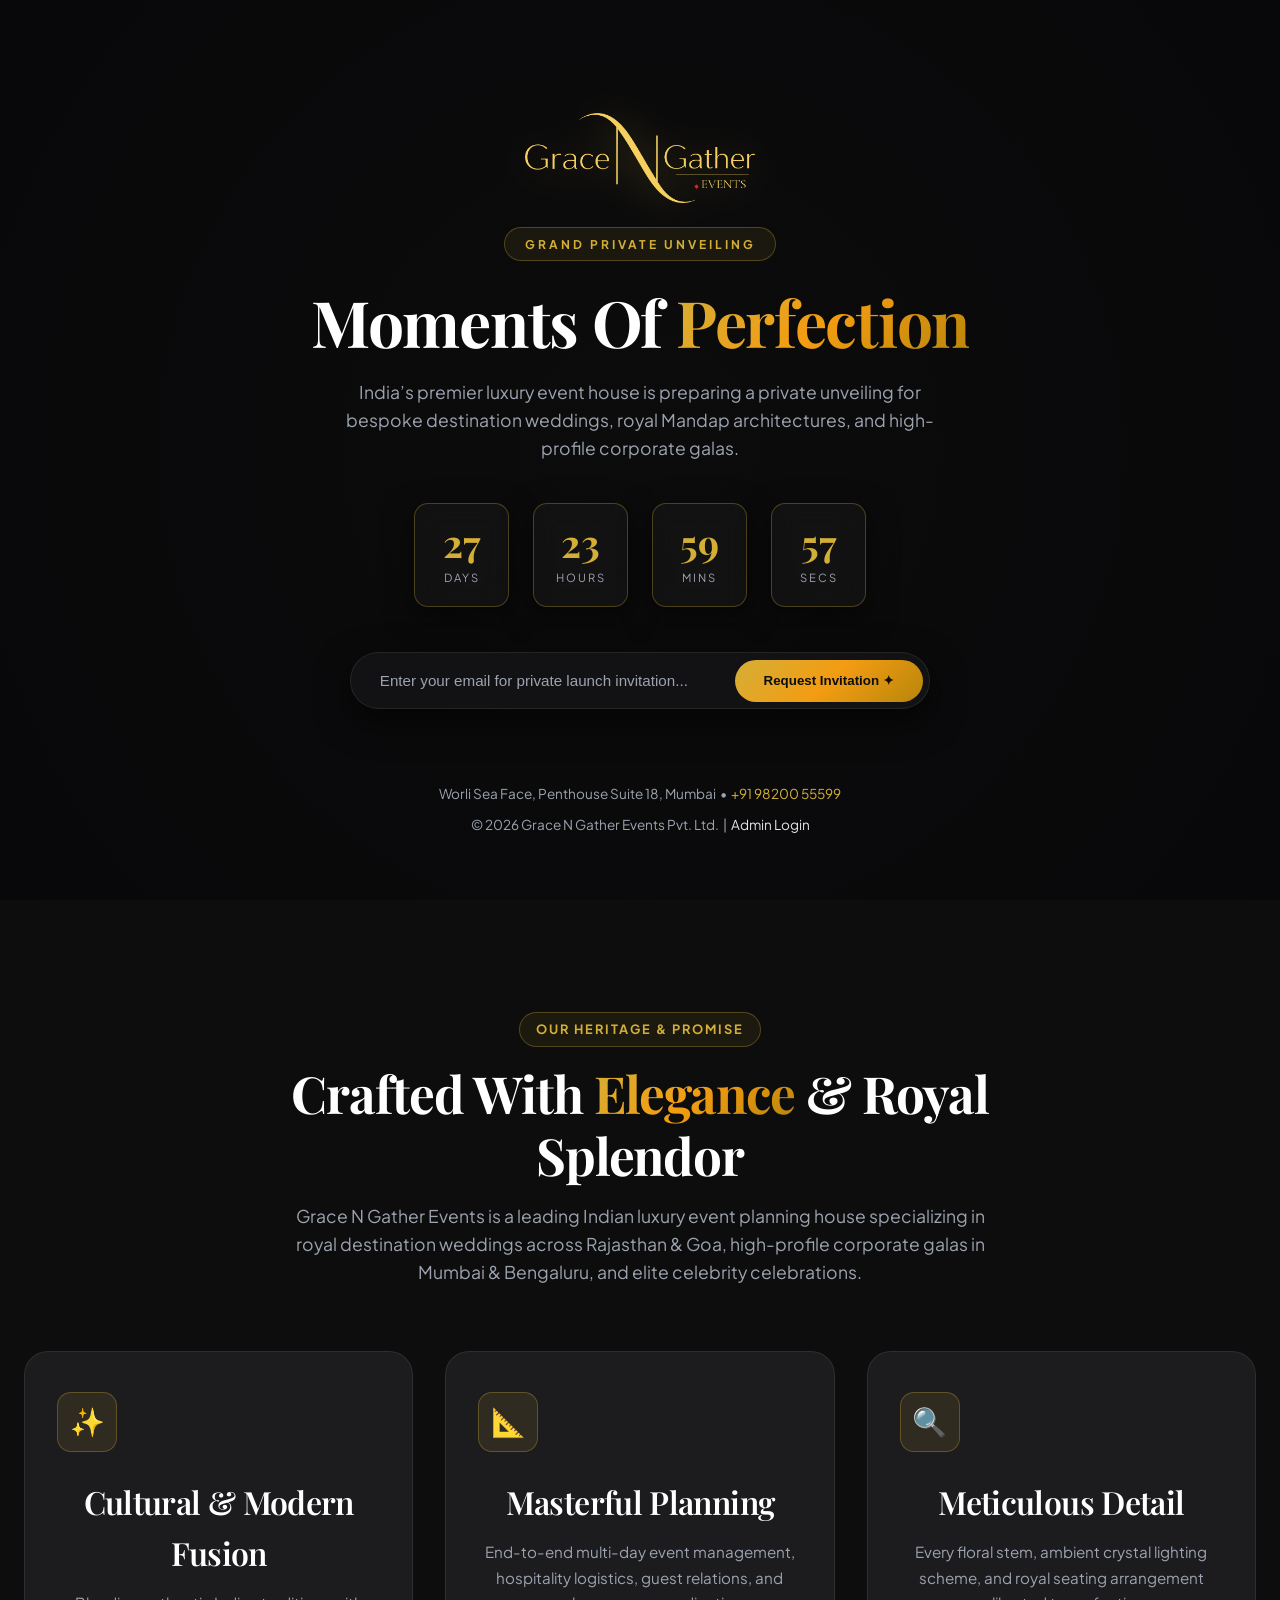
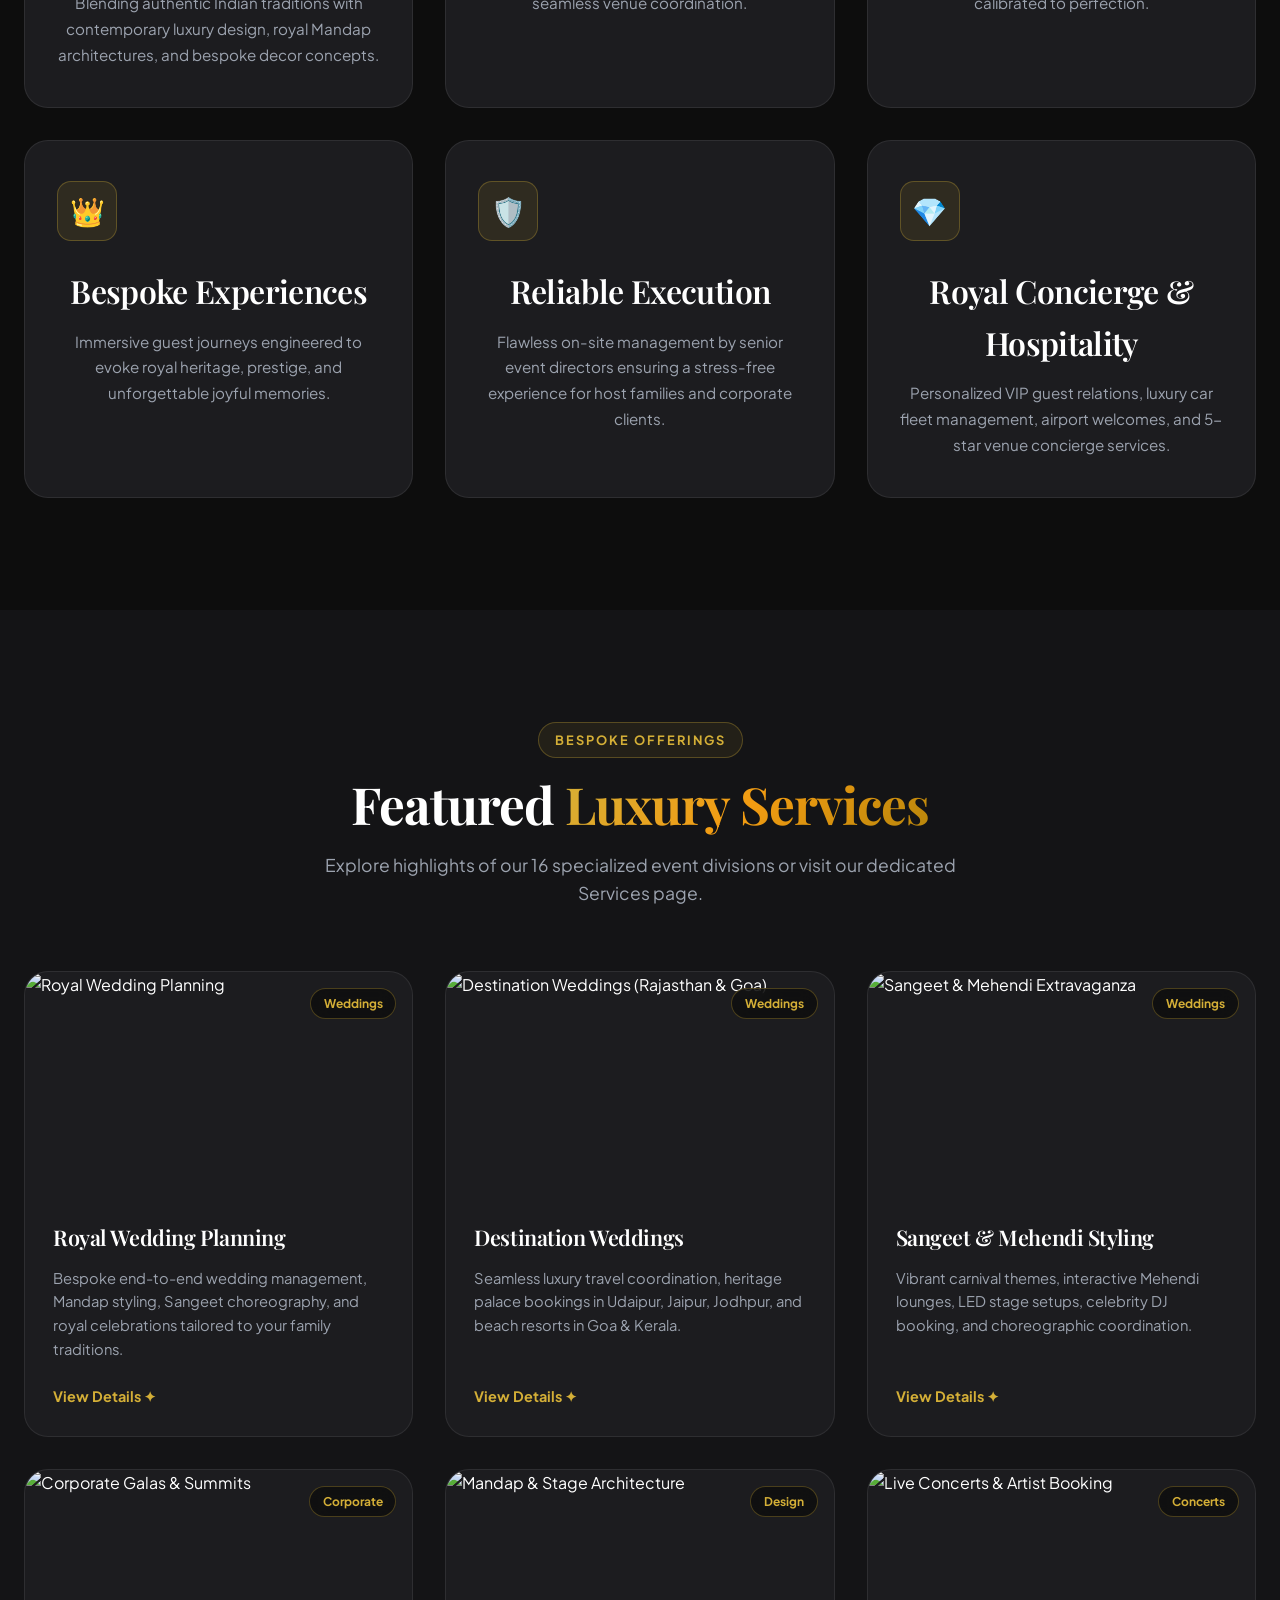
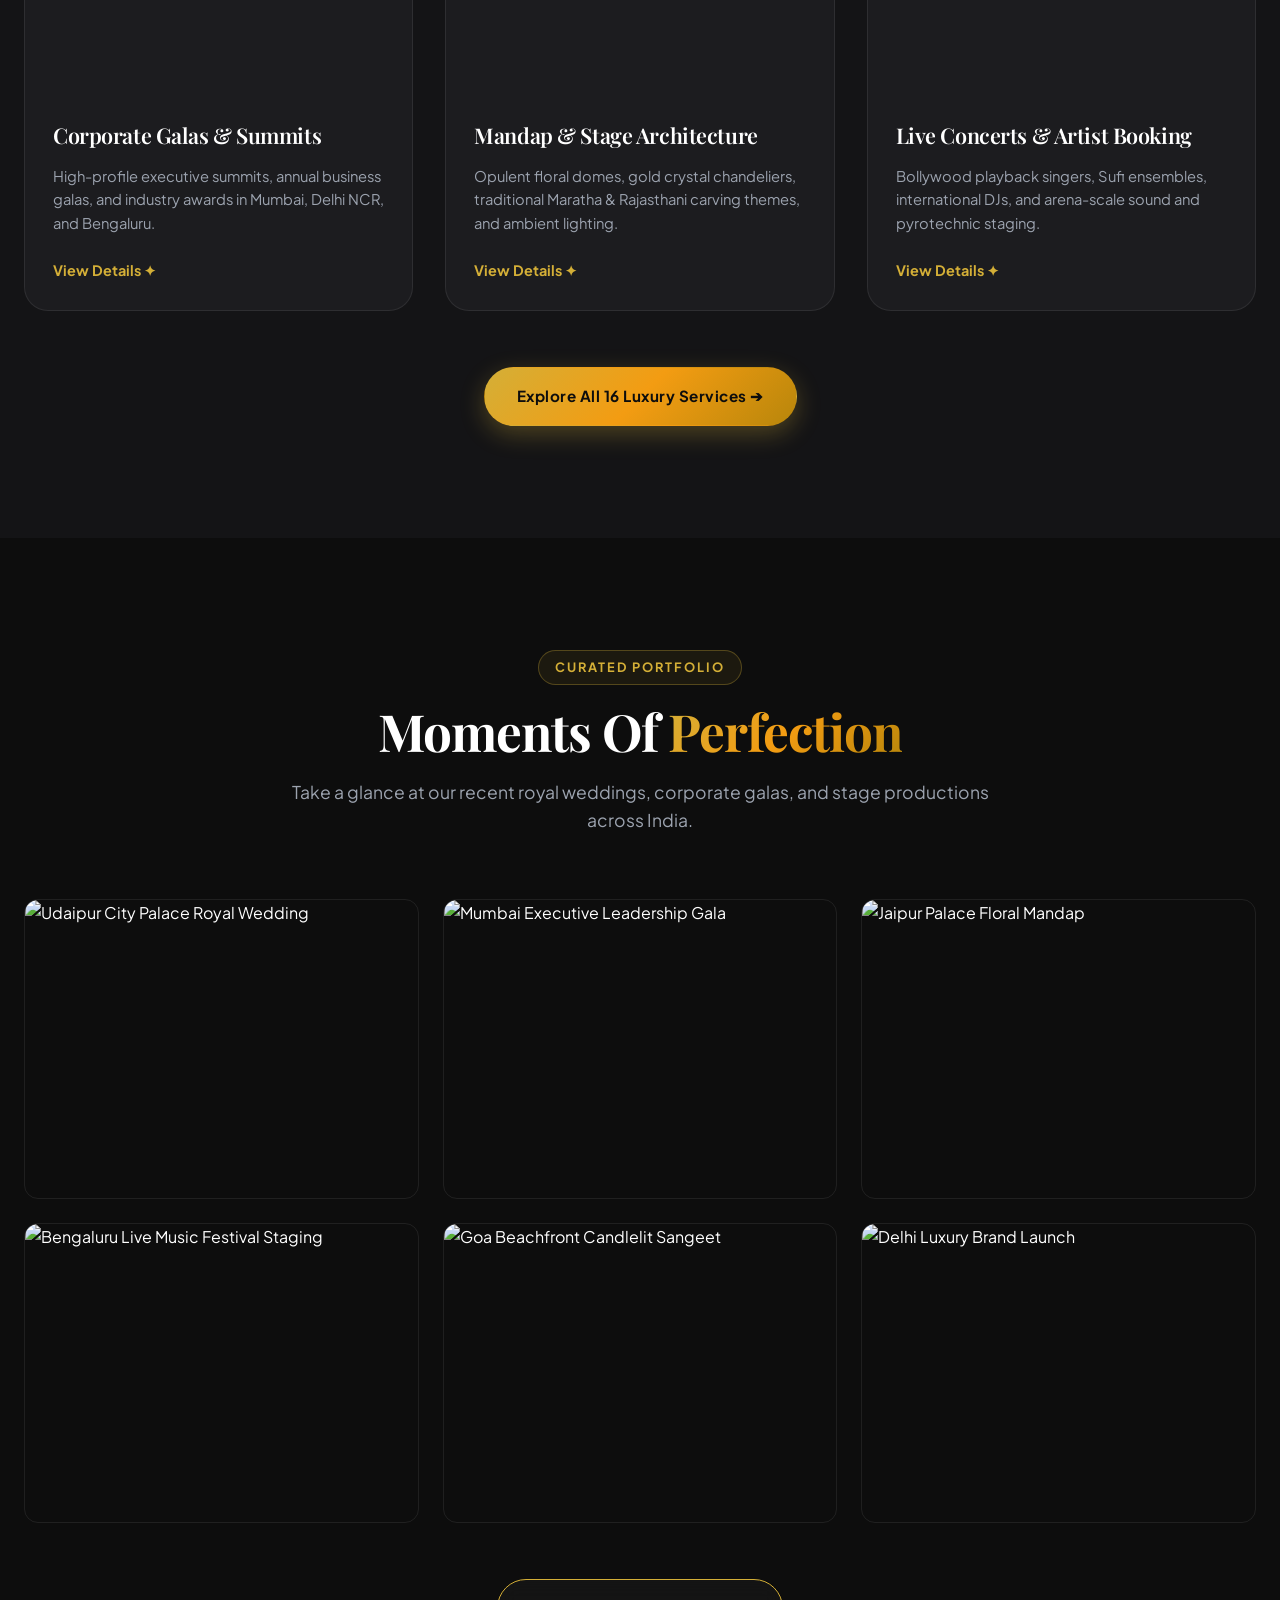
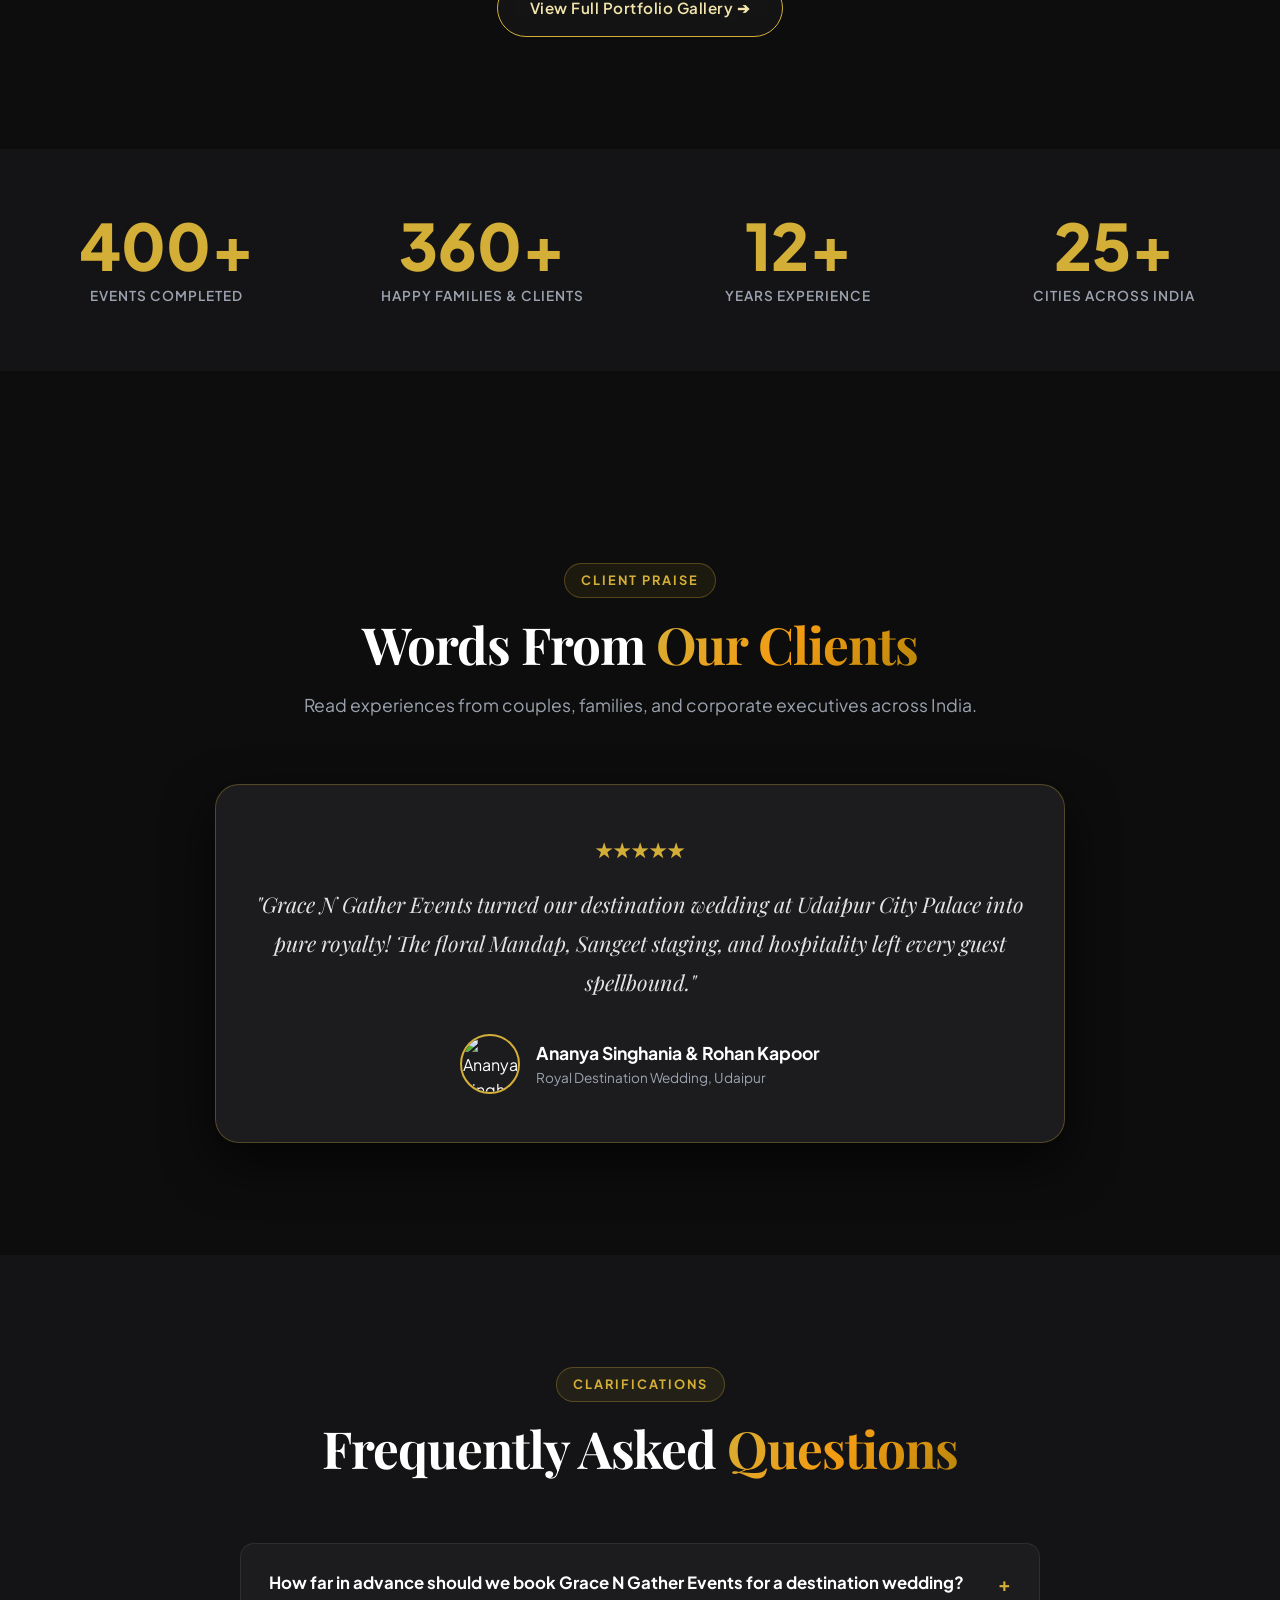
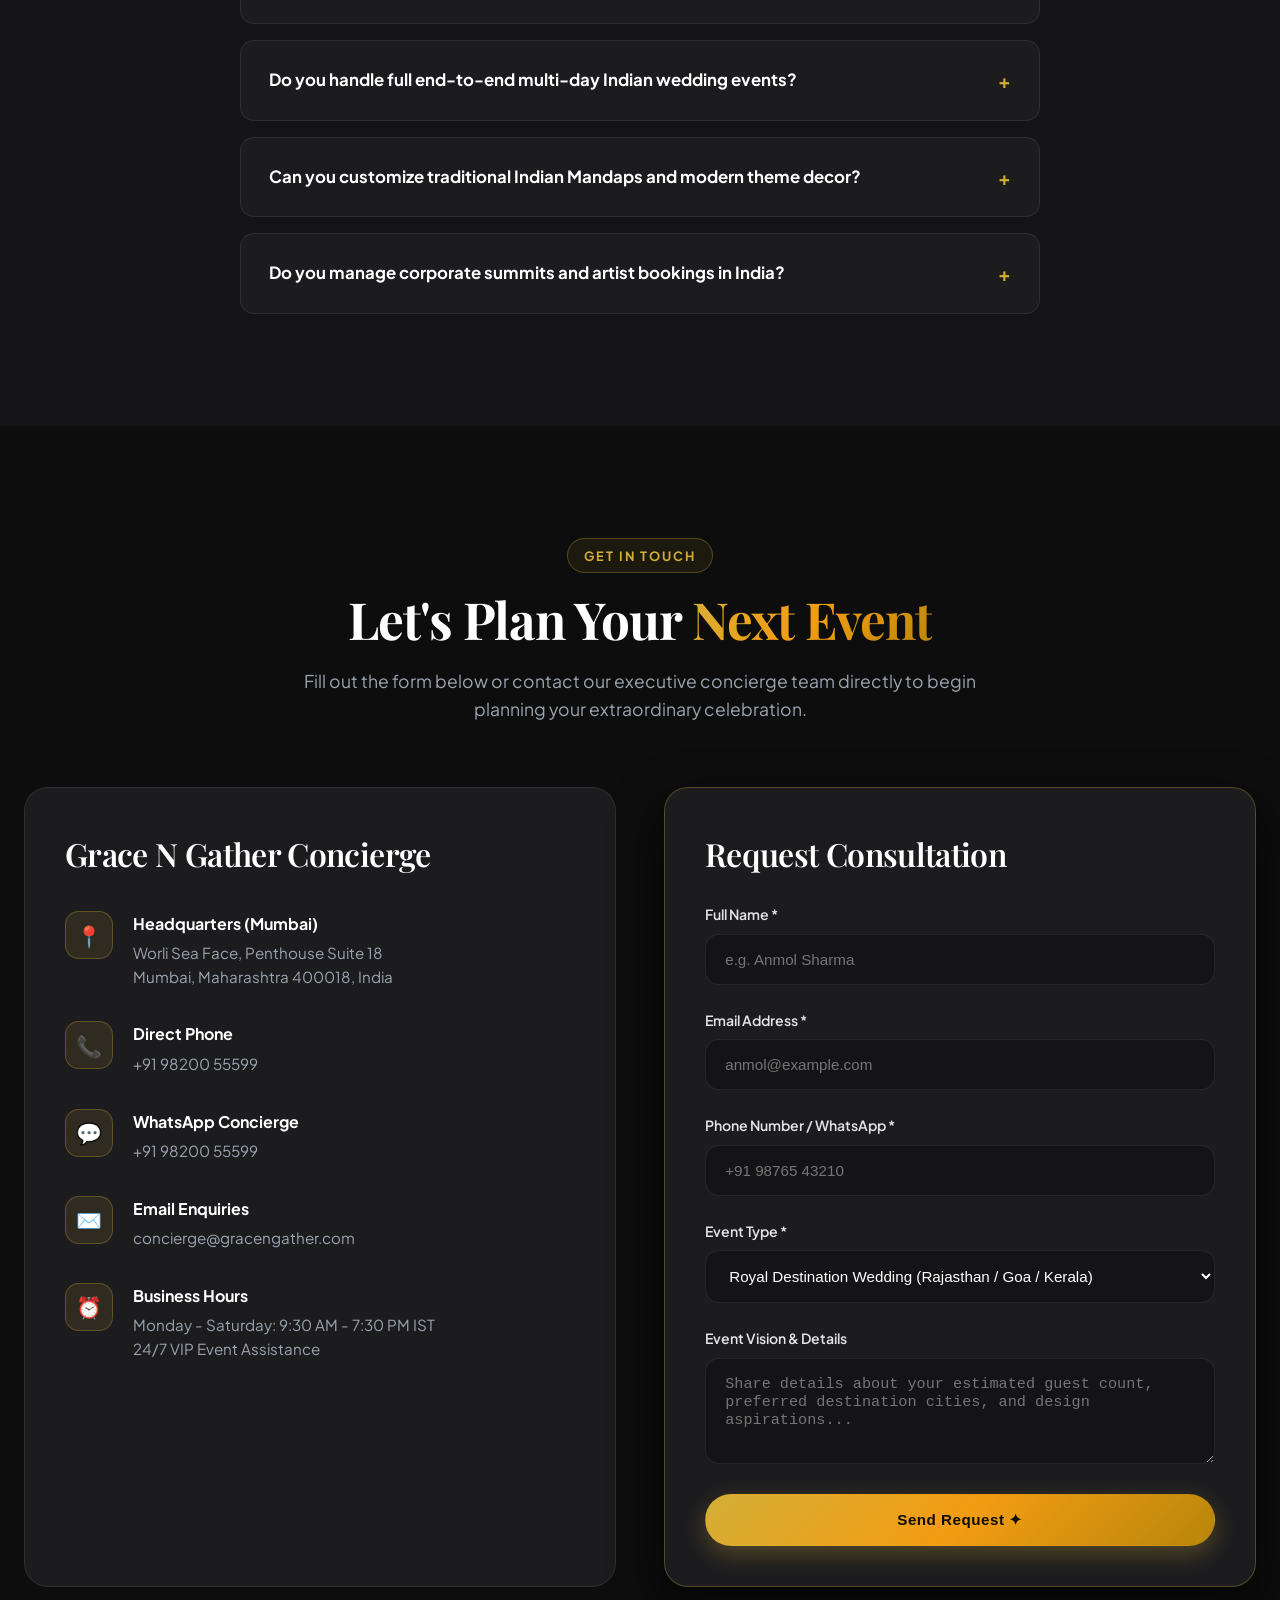
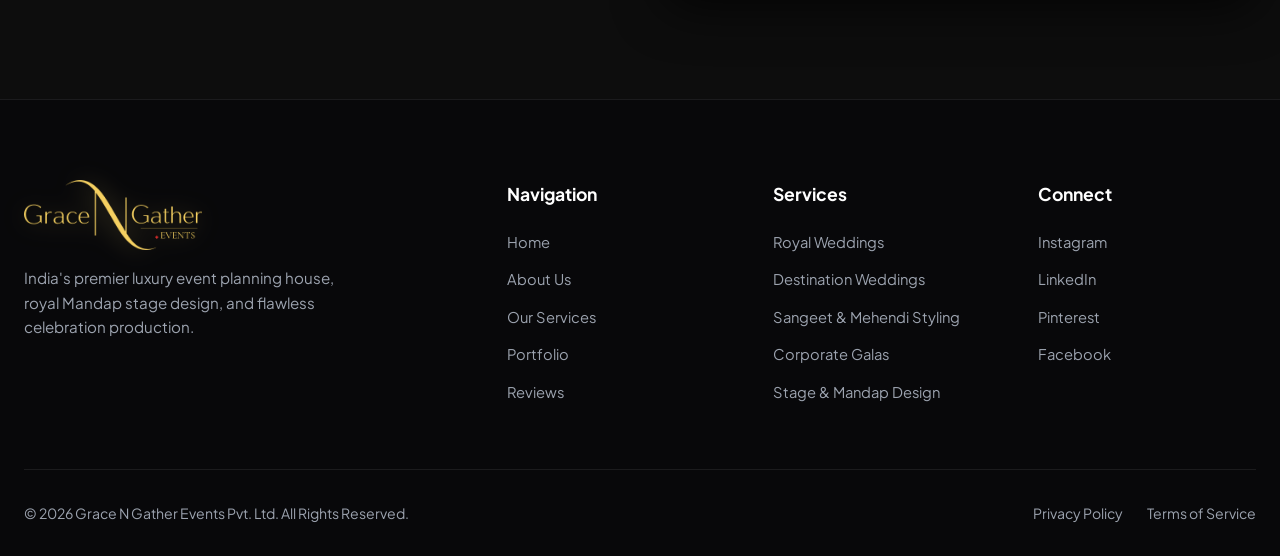
==== index.html @ 0b6343a6 "Fix 5th card layout alignment with 6-card symmetrical 3x2 grid" ====
<!DOCTYPE html>
<html lang="en">
<head>
    <meta charset="UTF-8">
    <meta name="viewport" content="width=device-width, initial-scale=1.0">
    <title>Grace N Gather Events | Luxury Indian Weddings & Event Production</title>
    <meta name="description" content="Grace N Gather Events is India's premier luxury event planning agency specializing in royal destination weddings, Sangeet galas, corporate summits, and grand stage production.">
    
    <!-- Google Fonts -->
    <link rel="preconnect" href="https://fonts.googleapis.com">
    <link rel="preconnect" href="https://fonts.gstatic.com" crossorigin>
    <link href="https://fonts.googleapis.com/css2?family=Playfair+Display:ital,wght@0,400..900;1,400..900&family=Plus+Jakarta+Sans:wght@300;400;500;600;700;800&display=swap" rel="stylesheet">
    
    <link rel="stylesheet" href="styles.css">
</head>
<body>

    <!-- Launching Soon Teaser Overlay (Public Visitors) -->
    <div class="coming-soon-overlay" id="coming-soon-overlay" style="display: none;">
        <div class="cs-bg-darkener"></div>
        <img src="https://images.unsplash.com/photo-1519167758481-83f550bb49b3?auto=format&fit=crop&w=1920&q=80" alt="Background Luxury Gala" class="coming-soon-bg">
        
        <div></div>

        <div class="coming-soon-container">
            <div class="cs-logo-wrapper">
                <img src="images/logo.png" alt="Grace N Gather Events Logo" class="cs-logo">
            </div>

            <div class="cs-tag">GRAND PRIVATE UNVEILING</div>

            <h1 class="cs-title">Moments Of <span class="gold-text">Perfection</span></h1>
            
            <p class="cs-desc">
                India’s premier luxury event house is preparing a private unveiling for bespoke destination weddings, royal Mandap architectures, and high-profile corporate galas.
            </p>

            <!-- Symmetrical Countdown Timer -->
            <div class="coming-soon-timer">
                <div class="timer-box">
                    <span class="timer-number" id="timer-days">28</span>
                    <span class="timer-label">DAYS</span>
                </div>
                <div class="timer-box">
                    <span class="timer-number" id="timer-hours">14</span>
                    <span class="timer-label">HOURS</span>
                </div>
                <div class="timer-box">
                    <span class="timer-number" id="timer-mins">36</span>
                    <span class="timer-label">MINS</span>
                </div>
                <div class="timer-box">
                    <span class="timer-number" id="timer-secs">42</span>
                    <span class="timer-label">SECS</span>
                </div>
            </div>

            <!-- Symmetrical Inline VIP Form -->
            <form class="cs-form" id="cs-form">
                <input type="email" id="cs-email" class="cs-input" placeholder="Enter your email for private launch invitation..." required>
                <button type="submit" class="cs-btn">Request Invitation ✦</button>
            </form>
        </div>

        <div class="cs-footer">
            <div>Worli Sea Face, Penthouse Suite 18, Mumbai &nbsp;•&nbsp; <a href="tel:+919820055599" style="color: var(--accent-gold); text-decoration: none;">+91 98200 55599</a></div>
            <div style="margin-top: 0.6rem;">
                &copy; 2026 Grace N Gather Events Pvt. Ltd. &nbsp;|&nbsp; 
                <a href="login.html" class="cs-admin-link">Admin Login</a>
            </div>
        </div>
    </div>

    <!-- Scroll Progress Indicator -->
    <div class="scroll-progress-bar" id="scroll-progress"></div>



    <!-- Sticky Navigation -->
    <header class="navbar" id="navbar">
        <div class="container nav-container">
            <a href="index.html" class="brand-logo" aria-label="Grace N Gather Events">
                <img src="images/logo.png" alt="Grace N Gather Events Logo" class="brand-logo-img">
            </a>

            <nav class="nav-menu">
                <ul class="nav-links" id="nav-links">
                    <li><a href="index.html" class="nav-link active">Home</a></li>
                    <li><a href="#about" class="nav-link">About</a></li>
                    <li><a href="services.html" class="nav-link">Services</a></li>
                    <li><a href="gallery.html" class="nav-link">Gallery</a></li>
                    <li><a href="#reviews" class="nav-link">Client Reviews</a></li>
                    <li><a href="#contact" class="nav-link">Contact</a></li>
                </ul>
            </nav>

            <div style="display: flex; align-items: center; gap: 1rem;">
                <a href="#contact" class="btn btn-primary nav-cta" id="btn-nav-book">Book Your Event</a>
                <button class="mobile-nav-toggle" id="mobile-toggle" aria-label="Toggle Menu">☰</button>
            </div>
        </div>
    </header>

    <!-- Hero Section -->
    <section id="home" class="hero-section text-center">
        <div class="hero-slider-bg">
            <div class="hero-slide active" style="background-image: url('https://images.unsplash.com/photo-1519741497674-611481863552?auto=format&fit=crop&w=2000&q=85');"></div>
            <div class="hero-slide" style="background-image: url('https://images.unsplash.com/photo-1519225421980-715cb0215aed?auto=format&fit=crop&w=2000&q=85');"></div>
            <div class="hero-slide" style="background-image: url('https://images.unsplash.com/photo-1464366400600-7168b8af9bc3?auto=format&fit=crop&w=2000&q=85');"></div>
        </div>
        <div class="hero-overlay"></div>

        <div class="container hero-content">
            <div class="section-tag">India's Premier Luxury Event Agency</div>
            <h1 class="hero-title">Creating <span class="gold-text">Unforgettable</span> Indian Celebrations</h1>
            <p class="hero-subtitle">We transform Royal Palace Weddings, Sangeet Extravaganzas, Corporate Galas, and Destination Celebrations into timeless memories with royal grandeur and flawless execution.</p>
            
            <div class="hero-cta-group">
                <a href="#contact" class="btn btn-primary">Book Consultation ✦</a>
                <a href="gallery.html" class="btn btn-outline">Explore Our Work</a>
            </div>
        </div>

        <a href="#about" class="scroll-indicator">
            <div class="scroll-mouse"><div class="scroll-wheel"></div></div>
            <span>Scroll</span>
        </a>
    </section>

    <!-- About Section -->
    <section id="about" class="section-padding">
        <div class="container text-center">
            <div class="section-header">
                <span class="section-tag">Our Heritage & Promise</span>
                <h2>Crafted With <span class="gold-text">Elegance</span> & Royal Splendor</h2>
                <p>Grace N Gather Events is a leading Indian luxury event planning house specializing in royal destination weddings across Rajasthan & Goa, high-profile corporate galas in Mumbai & Bengaluru, and elite celebrity celebrations.</p>
            </div>

            <div class="about-grid">
                <div class="about-card">
                    <div class="about-icon">✨</div>
                    <h3>Cultural & Modern Fusion</h3>
                    <p>Blending authentic Indian traditions with contemporary luxury design, royal Mandap architectures, and bespoke decor concepts.</p>
                </div>
                <div class="about-card">
                    <div class="about-icon">📐</div>
                    <h3>Masterful Planning</h3>
                    <p>End-to-end multi-day event management, hospitality logistics, guest relations, and seamless venue coordination.</p>
                </div>
                <div class="about-card">
                    <div class="about-icon">🔍</div>
                    <h3>Meticulous Detail</h3>
                    <p>Every floral stem, ambient crystal lighting scheme, and royal seating arrangement calibrated to perfection.</p>
                </div>
                <div class="about-card">
                    <div class="about-icon">👑</div>
                    <h3>Bespoke Experiences</h3>
                    <p>Immersive guest journeys engineered to evoke royal heritage, prestige, and unforgettable joyful memories.</p>
                </div>
                <div class="about-card">
                    <div class="about-icon">🛡️</div>
                    <h3>Reliable Execution</h3>
                    <p>Flawless on-site management by senior event directors ensuring a stress-free experience for host families and corporate clients.</p>
                </div>
                <div class="about-card">
                    <div class="about-icon">💎</div>
                    <h3>Royal Concierge & Hospitality</h3>
                    <p>Personalized VIP guest relations, luxury car fleet management, airport welcomes, and 5-star venue concierge services.</p>
                </div>
            </div>
        </div>
    </section>

    <!-- Featured Services Section -->
    <section id="services" class="section-padding" style="background: var(--bg-surface);">
        <div class="container">
            <div class="section-header text-center">
                <span class="section-tag">Bespoke Offerings</span>
                <h2>Featured <span class="gold-text">Luxury Services</span></h2>
                <p>Explore highlights of our 16 specialized event divisions or visit our dedicated Services page.</p>
            </div>

            <div class="services-grid" id="home-services-container">
                <div class="service-card">
                    <div class="service-img-wrapper">
                        <img src="https://images.unsplash.com/photo-1519741497674-611481863552?auto=format&fit=crop&w=800&q=80" alt="Royal Wedding Planning" class="service-img">
                        <span class="service-badge">Weddings</span>
                    </div>
                    <div class="service-content">
                        <h3 class="service-title">Royal Wedding Planning</h3>
                        <p class="service-desc">Bespoke end-to-end wedding management, Mandap styling, Sangeet choreography, and royal celebrations tailored to your family traditions.</p>
                        <a href="services.html" class="service-link">View Details ✦</a>
                    </div>
                </div>

                <div class="service-card">
                    <div class="service-img-wrapper">
                        <img src="https://images.unsplash.com/photo-1519225421980-715cb0215aed?auto=format&fit=crop&w=800&q=80" alt="Destination Weddings (Rajasthan & Goa)" class="service-img">
                        <span class="service-badge">Weddings</span>
                    </div>
                    <div class="service-content">
                        <h3 class="service-title">Destination Weddings</h3>
                        <p class="service-desc">Seamless luxury travel coordination, heritage palace bookings in Udaipur, Jaipur, Jodhpur, and beach resorts in Goa & Kerala.</p>
                        <a href="services.html" class="service-link">View Details ✦</a>
                    </div>
                </div>

                <div class="service-card">
                    <div class="service-img-wrapper">
                        <img src="https://images.unsplash.com/photo-1522673607200-164d1b6ce486?auto=format&fit=crop&w=800&q=80" alt="Sangeet & Mehendi Extravaganza" class="service-img">
                        <span class="service-badge">Weddings</span>
                    </div>
                    <div class="service-content">
                        <h3 class="service-title">Sangeet & Mehendi Styling</h3>
                        <p class="service-desc">Vibrant carnival themes, interactive Mehendi lounges, LED stage setups, celebrity DJ booking, and choreographic coordination.</p>
                        <a href="services.html" class="service-link">View Details ✦</a>
                    </div>
                </div>

                <div class="service-card">
                    <div class="service-img-wrapper">
                        <img src="https://images.unsplash.com/photo-1511578314322-379afb476865?auto=format&fit=crop&w=800&q=80" alt="Corporate Galas & Summits" class="service-img">
                        <span class="service-badge">Corporate</span>
                    </div>
                    <div class="service-content">
                        <h3 class="service-title">Corporate Galas & Summits</h3>
                        <p class="service-desc">High-profile executive summits, annual business galas, and industry awards in Mumbai, Delhi NCR, and Bengaluru.</p>
                        <a href="services.html" class="service-link">View Details ✦</a>
                    </div>
                </div>

                <div class="service-card">
                    <div class="service-img-wrapper">
                        <img src="https://images.unsplash.com/photo-1464366400600-7168b8af9bc3?auto=format&fit=crop&w=800&q=80" alt="Mandap & Stage Architecture" class="service-img">
                        <span class="service-badge">Design</span>
                    </div>
                    <div class="service-content">
                        <h3 class="service-title">Mandap & Stage Architecture</h3>
                        <p class="service-desc">Opulent floral domes, gold crystal chandeliers, traditional Maratha & Rajasthani carving themes, and ambient lighting.</p>
                        <a href="services.html" class="service-link">View Details ✦</a>
                    </div>
                </div>

                <div class="service-card">
                    <div class="service-img-wrapper">
                        <img src="https://images.unsplash.com/photo-1470225620780-dba8ba36b745?auto=format&fit=crop&w=800&q=80" alt="Live Concerts & Artist Booking" class="service-img">
                        <span class="service-badge">Concerts</span>
                    </div>
                    <div class="service-content">
                        <h3 class="service-title">Live Concerts & Artist Booking</h3>
                        <p class="service-desc">Bollywood playback singers, Sufi ensembles, international DJs, and arena-scale sound and pyrotechnic staging.</p>
                        <a href="services.html" class="service-link">View Details ✦</a>
                    </div>
                </div>
            </div>

            <div class="text-center" style="margin-top: 3.5rem;">
                <a href="services.html" class="btn btn-primary">Explore All 16 Luxury Services ➔</a>
            </div>
        </div>
    </section>

    <!-- Featured Gallery Section -->
    <section id="gallery" class="section-padding">
        <div class="container">
            <div class="section-header text-center">
                <span class="section-tag">Curated Portfolio</span>
                <h2>Moments Of <span class="gold-text">Perfection</span></h2>
                <p>Take a glance at our recent royal weddings, corporate galas, and stage productions across India.</p>
            </div>

            <div class="gallery-grid" id="home-gallery-container">
                <div class="gallery-item" onclick="openLightbox('https://images.unsplash.com/photo-1519741497674-611481863552?auto=format&fit=crop&w=1200&q=85')">
                    <img src="https://images.unsplash.com/photo-1519741497674-611481863552?auto=format&fit=crop&w=800&q=80" alt="Udaipur City Palace Royal Wedding" class="gallery-img">
                    <div class="gallery-overlay">
                        <span class="gallery-category">Weddings</span>
                        <h4 class="gallery-title">Udaipur City Palace Royal Wedding</h4>
                    </div>
                </div>

                <div class="gallery-item" onclick="openLightbox('https://images.unsplash.com/photo-1511578314322-379afb476865?auto=format&fit=crop&w=1200&q=85')">
                    <img src="https://images.unsplash.com/photo-1511578314322-379afb476865?auto=format&fit=crop&w=800&q=80" alt="Mumbai Executive Leadership Gala" class="gallery-img">
                    <div class="gallery-overlay">
                        <span class="gallery-category">Corporate</span>
                        <h4 class="gallery-title">Mumbai Executive Leadership Gala</h4>
                    </div>
                </div>

                <div class="gallery-item" onclick="openLightbox('https://images.unsplash.com/photo-1464366400600-7168b8af9bc3?auto=format&fit=crop&w=1200&q=85')">
                    <img src="https://images.unsplash.com/photo-1464366400600-7168b8af9bc3?auto=format&fit=crop&w=800&q=80" alt="Jaipur Palace Floral Mandap" class="gallery-img">
                    <div class="gallery-overlay">
                        <span class="gallery-category">Luxury Decor</span>
                        <h4 class="gallery-title">Jaipur Palace Floral Mandap</h4>
                    </div>
                </div>

                <div class="gallery-item" onclick="openLightbox('https://images.unsplash.com/photo-1470225620780-dba8ba36b745?auto=format&fit=crop&w=1200&q=85')">
                    <img src="https://images.unsplash.com/photo-1470225620780-dba8ba36b745?auto=format&fit=crop&w=800&q=80" alt="Bengaluru Live Music Festival Staging" class="gallery-img">
                    <div class="gallery-overlay">
                        <span class="gallery-category">Concerts & Shows</span>
                        <h4 class="gallery-title">Bengaluru Live Music Festival Staging</h4>
                    </div>
                </div>

                <div class="gallery-item" onclick="openLightbox('https://images.unsplash.com/photo-1519225421980-715cb0215aed?auto=format&fit=crop&w=1200&q=85')">
                    <img src="https://images.unsplash.com/photo-1519225421980-715cb0215aed?auto=format&fit=crop&w=800&q=80" alt="Goa Beachfront Candlelit Sangeet" class="gallery-img">
                    <div class="gallery-overlay">
                        <span class="gallery-category">Weddings</span>
                        <h4 class="gallery-title">Goa Beachfront Candlelit Sangeet</h4>
                    </div>
                </div>

                <div class="gallery-item" onclick="openLightbox('https://images.unsplash.com/photo-1505373877841-8d25f7d46678?auto=format&fit=crop&w=1200&q=85')">
                    <img src="https://images.unsplash.com/photo-1505373877841-8d25f7d46678?auto=format&fit=crop&w=800&q=80" alt="Delhi Luxury Brand Launch" class="gallery-img">
                    <div class="gallery-overlay">
                        <span class="gallery-category">Corporate</span>
                        <h4 class="gallery-title">Delhi Luxury Brand Launch</h4>
                    </div>
                </div>
            </div>

            <div class="text-center" style="margin-top: 3.5rem;">
                <a href="gallery.html" class="btn btn-outline" style="border-color: var(--accent-gold); color: var(--accent-gold-light);">View Full Portfolio Gallery ➔</a>
            </div>
        </div>
    </section>

    <!-- Statistics Counters Banner -->
    <section class="stats-banner">
        <div class="container">
            <div class="stats-grid">
                <div class="stat-item">
                    <div class="stat-number" data-target="500">0</div>
                    <div class="stat-title">Events Completed</div>
                </div>
                <div class="stat-item">
                    <div class="stat-number" data-target="450">0</div>
                    <div class="stat-title">Happy Families & Clients</div>
                </div>
                <div class="stat-item">
                    <div class="stat-number" data-target="12">0</div>
                    <div class="stat-title">Years Experience</div>
                </div>
                <div class="stat-item">
                    <div class="stat-number" data-target="25">0</div>
                    <div class="stat-title">Cities Across India</div>
                </div>
            </div>
        </div>
    </section>

    <!-- Client Reviews Section -->
    <section id="reviews" class="section-padding">
        <div class="container">
            <div class="section-header text-center">
                <span class="section-tag">Client Praise</span>
                <h2>Words From <span class="gold-text">Our Clients</span></h2>
                <p>Read experiences from couples, families, and corporate executives across India.</p>
            </div>

            <div class="testimonials-carousel" id="testimonials-container">
                <!-- Testimonial card active -->
            </div>
        </div>
    </section>

    <!-- FAQ Section -->
    <section class="section-padding" style="background: var(--bg-surface);">
        <div class="container">
            <div class="section-header text-center">
                <span class="section-tag">Clarifications</span>
                <h2>Frequently Asked <span class="gold-text">Questions</span></h2>
            </div>

            <div class="faq-grid">
                <div class="faq-item">
                    <div class="faq-question">
                        <span>How far in advance should we book Grace N Gather Events for a destination wedding?</span>
                        <span class="faq-icon">+</span>
                    </div>
                    <div class="faq-answer">
                        We recommend booking royal palace weddings in Rajasthan (Udaipur, Jaipur, Jodhpur) or Goa 6 to 12 months in advance to secure prime venues and artist availability.
                    </div>
                </div>
                <div class="faq-item">
                    <div class="faq-question">
                        <span>Do you handle full end-to-end multi-day Indian wedding events?</span>
                        <span class="faq-icon">+</span>
                    </div>
                    <div class="faq-answer">
                        Yes! We specialize in managing all wedding functions including Haldi, Mehendi, Cocktail, Sangeet night, Baraat procession, Pheras, and Grand Reception.
                    </div>
                </div>
                <div class="faq-item">
                    <div class="faq-question">
                        <span>Can you customize traditional Indian Mandaps and modern theme decor?</span>
                        <span class="faq-icon">+</span>
                    </div>
                    <div class="faq-answer">
                        Absolutely. Every design, floral Mandap dome, stage layout, and lighting scheme is 100% custom-crafted to match your family aesthetics and cultural preferences.
                    </div>
                </div>
                <div class="faq-item">
                    <div class="faq-question">
                        <span>Do you manage corporate summits and artist bookings in India?</span>
                        <span class="faq-icon">+</span>
                    </div>
                    <div class="faq-answer">
                        Yes, we regularly produce corporate galas in Mumbai, Delhi NCR, and Bengaluru, along with managing top Bollywood singers, Sufi bands, and celebrity hosts.
                    </div>
                </div>
            </div>
        </div>
    </section>

    <!-- Contact & Consultation Section -->
    <section id="contact" class="section-padding">
        <div class="container">
            <div class="section-header text-center">
                <span class="section-tag">Get In Touch</span>
                <h2>Let's Plan Your <span class="gold-text">Next Event</span></h2>
                <p>Fill out the form below or contact our executive concierge team directly to begin planning your extraordinary celebration.</p>
            </div>

            <div class="contact-grid">
                <div class="contact-info-card">
                    <h3 style="margin-bottom: 2rem;">Grace N Gather Concierge</h3>
                    
                    <div class="contact-item">
                        <div class="contact-icon">📍</div>
                        <div class="contact-text">
                            <h4>Headquarters (Mumbai)</h4>
                            <p>Worli Sea Face, Penthouse Suite 18<br>Mumbai, Maharashtra 400018, India</p>
                        </div>
                    </div>

                    <div class="contact-item">
                        <div class="contact-icon">📞</div>
                        <div class="contact-text">
                            <h4>Direct Phone</h4>
                            <a href="tel:+919820055599">+91 98200 55599</a>
                        </div>
                    </div>

                    <div class="contact-item">
                        <div class="contact-icon">💬</div>
                        <div class="contact-text">
                            <h4>WhatsApp Concierge</h4>
                            <a href="https://wa.me/919820055599" target="_blank">+91 98200 55599</a>
                        </div>
                    </div>

                    <div class="contact-item">
                        <div class="contact-icon">✉️</div>
                        <div class="contact-text">
                            <h4>Email Enquiries</h4>
                            <a href="mailto:concierge@gracengather.com">concierge@gracengather.com</a>
                        </div>
                    </div>

                    <div class="contact-item">
                        <div class="contact-icon">⏰</div>
                        <div class="contact-text">
                            <h4>Business Hours</h4>
                            <p>Monday - Saturday: 9:30 AM - 7:30 PM IST<br>24/7 VIP Event Assistance</p>
                        </div>
                    </div>
                </div>

                <form class="contact-form" id="contact-form">
                    <h3 style="margin-bottom: 1.5rem;">Request Consultation</h3>
                    
                    <div class="form-group">
                        <label for="c-name">Full Name *</label>
                        <input type="text" id="c-name" class="form-input" placeholder="e.g. Anmol Sharma" required>
                    </div>

                    <div class="form-group">
                        <label for="c-email">Email Address *</label>
                        <input type="email" id="c-email" class="form-input" placeholder="anmol@example.com" required>
                    </div>

                    <div class="form-group">
                        <label for="c-phone">Phone Number / WhatsApp *</label>
                        <input type="tel" id="c-phone" class="form-input" placeholder="+91 98765 43210" required>
                    </div>

                    <div class="form-group">
                        <label for="c-type">Event Type *</label>
                        <select id="c-type" class="form-input" required>
                            <option value="Royal Destination Wedding">Royal Destination Wedding (Rajasthan / Goa / Kerala)</option>
                            <option value="Sangeet & Pre-Wedding Gala">Sangeet & Pre-Wedding Gala</option>
                            <option value="Corporate Summit">Corporate Summit / Brand Launch</option>
                            <option value="Private Milestone Party">Private Milestone Party / Anniversary</option>
                            <option value="Concert & Live Show">Concert & Artist Management</option>
                        </select>
                    </div>

                    <div class="form-group">
                        <label for="c-message">Event Vision & Details</label>
                        <textarea id="c-message" class="form-input" rows="4" placeholder="Share details about your estimated guest count, preferred destination cities, and design aspirations..."></textarea>
                    </div>

                    <button type="submit" class="btn btn-primary" style="width: 100%;">Send Request ✦</button>
                </form>
            </div>
        </div>
    </section>

    <!-- Floating WhatsApp & Back to Top -->
    <div class="floating-actions">
        <button class="back-to-top" id="back-to-top" aria-label="Back to top">↑</button>
        <a href="https://wa.me/919820055599" target="_blank" class="whatsapp-btn" title="Chat on WhatsApp">💬</a>
    </div>

    <!-- Lightbox Modal -->
    <div class="lightbox-modal" id="lightbox">
        <button class="lightbox-close" id="lightbox-close">&times;</button>
        <img src="" alt="Enlarged gallery view" class="lightbox-content" id="lightbox-img">
    </div>

    <!-- Footer -->
    <footer class="footer">
        <div class="container">
            <div class="footer-grid">
                <div class="footer-brand">
                    <a href="index.html" class="brand-logo" aria-label="Grace N Gather Events">
                        <img src="images/logo.png" alt="Grace N Gather Events Logo" class="brand-logo-img">
                    </a>
                    <p>India's premier luxury event planning house, royal Mandap stage design, and flawless celebration production.</p>
                </div>

                <div>
                    <h4 class="footer-title">Navigation</h4>
                    <ul class="footer-links">
                        <li><a href="index.html">Home</a></li>
                        <li><a href="#about">About Us</a></li>
                        <li><a href="services.html">Our Services</a></li>
                        <li><a href="gallery.html">Portfolio</a></li>
                        <li><a href="#reviews">Reviews</a></li>
                    </ul>
                </div>

                <div>
                    <h4 class="footer-title">Services</h4>
                    <ul class="footer-links">
                        <li><a href="services.html">Royal Weddings</a></li>
                        <li><a href="services.html">Destination Weddings</a></li>
                        <li><a href="services.html">Sangeet & Mehendi Styling</a></li>
                        <li><a href="services.html">Corporate Galas</a></li>
                        <li><a href="services.html">Stage & Mandap Design</a></li>
                    </ul>
                </div>

                <div>
                    <h4 class="footer-title">Connect</h4>
                    <ul class="footer-links">
                        <li><a href="#contact">Instagram</a></li>
                        <li><a href="#contact">LinkedIn</a></li>
                        <li><a href="#contact">Pinterest</a></li>
                        <li><a href="#contact">Facebook</a></li>
                    </ul>
                </div>
            </div>

            <div class="footer-bottom">
                <div>&copy; 2026 Grace N Gather Events Pvt. Ltd. All Rights Reserved.</div>
                <div style="display: flex; gap: 1.5rem;">
                    <a href="index.html" style="color: inherit; text-decoration: none;">Privacy Policy</a>
                    <a href="index.html" style="color: inherit; text-decoration: none;">Terms of Service</a>
                </div>
            </div>
        </div>
    </footer>

    <script src="app.js?v=20260721"></script>
</body>
</html>
---- styles.css ----
/* ==========================================================================
   LUXURY EVENT MANAGEMENT DESIGN SYSTEM
   Theme: Obsidian Dark & Metallic Gold (#D4AF37)
   Typography: Plus Jakarta Sans & Playfair Display
   ========================================================================== */

:root {
    --bg-primary: #0D0D0D;
    --bg-surface: #141416;
    --bg-card: #1C1C1F;
    --bg-card-hover: #242428;
    
    --text-primary: #FFFFFF;
    --text-secondary: #E4E4E7;
    --text-muted: #9CA3AF;
    
    --accent-gold: #D4AF37;
    --accent-gold-light: #F3E5AB;
    --accent-champagne: #F7E7CE;
    --accent-gradient: linear-gradient(135deg, #D4AF37 0%, #F39C12 50%, #B8860B 100%);
    --accent-glow: rgba(212, 175, 55, 0.25);
    
    --border-subtle: rgba(255, 255, 255, 0.08);
    --border-gold: rgba(212, 175, 55, 0.3);
    
    --shadow-luxury: 0 20px 50px rgba(0, 0, 0, 0.7);
    --shadow-card: 0 10px 30px rgba(0, 0, 0, 0.5);
    --shadow-gold: 0 8px 25px rgba(212, 175, 55, 0.3);
    
    --radius-sm: 8px;
    --radius-md: 14px;
    --radius-lg: 24px;
    --radius-full: 9999px;
    
    --transition-fast: 0.2s cubic-bezier(0.4, 0, 0.2, 1);
    --transition-smooth: 0.4s cubic-bezier(0.16, 1, 0.3, 1);
}

/* Global Reset */
*, *::before, *::after {
    margin: 0;
    padding: 0;
    box-sizing: border-box;
}

html {
    scroll-behavior: smooth;
    font-size: 16px;
    background-color: var(--bg-primary);
    color: var(--text-primary);
}

body {
    font-family: 'Plus Jakarta Sans', sans-serif;
    overflow-x: hidden;
    line-height: 1.6;
    -webkit-font-smoothing: antialiased;
}

/* Clean Native Cursor System */
body {
    cursor: default;
}

/* Scroll Progress Bar */
.scroll-progress-bar {
    position: fixed;
    top: 0;
    left: 0;
    height: 3px;
    background: var(--accent-gradient);
    width: 0%;
    z-index: 10001;
    box-shadow: 0 0 10px var(--accent-gold);
}

/* Typography */
h1, h2, h3, .font-serif {
    font-family: 'Playfair Display', Georgia, serif;
    letter-spacing: -0.02em;
}

h1 { font-size: clamp(2.5rem, 6vw, 4.5rem); font-weight: 700; line-height: 1.15; }
h2 { font-size: clamp(2rem, 4vw, 3.2rem); font-weight: 700; line-height: 1.2; }
h3 { font-size: clamp(1.4rem, 2.5vw, 2rem); font-weight: 600; }

.gold-text {
    background: var(--accent-gradient);
    -webkit-background-clip: text;
    -webkit-text-fill-color: transparent;
    display: inline-block;
}

.section-tag {
    display: inline-flex;
    align-items: center;
    gap: 0.5rem;
    padding: 0.4rem 1rem;
    background: rgba(212, 175, 55, 0.08);
    border: 1px solid var(--border-gold);
    border-radius: var(--radius-full);
    color: var(--accent-gold);
    font-size: 0.8rem;
    font-weight: 700;
    text-transform: uppercase;
    letter-spacing: 2px;
    margin-bottom: 1rem;
}

/* Containers & Layout */
.container {
    width: 100%;
    max-width: 1320px;
    margin: 0 auto;
    padding: 0 1.5rem;
}

.section-padding {
    padding: 7rem 0;
}

.text-center { text-align: center; }
.text-left { text-align: left; }

/* Sticky Navbar */
.navbar {
    position: fixed;
    top: 0;
    left: 0;
    width: 100%;
    padding: 1.5rem 0;
    z-index: 1000;
    transition: all 0.4s ease;
}

.navbar.scrolled {
    background: rgba(13, 13, 13, 0.88);
    backdrop-filter: blur(16px);
    -webkit-backdrop-filter: blur(16px);
    padding: 1rem 0;
    border-bottom: 1px solid var(--border-subtle);
    box-shadow: 0 10px 30px rgba(0, 0, 0, 0.8);
}

.nav-container {
    display: flex;
    align-items: center;
    justify-content: space-between;
}

.brand-logo {
    display: flex;
    align-items: center;
    gap: 0.75rem;
    text-decoration: none;
    color: var(--text-primary);
}

.brand-logo-img {
    height: 70px;
    width: auto;
    display: block;
    filter: drop-shadow(0 2px 12px rgba(255, 225, 120, 0.35));
    transition: transform 0.3s ease, filter 0.3s ease;
}

.brand-logo:hover .brand-logo-img {
    transform: scale(1.03);
    filter: drop-shadow(0 4px 14px rgba(212, 175, 55, 0.45));
}

.brand-symbol {
    font-size: 1.8rem;
    color: var(--accent-gold);
    line-height: 1;
}

.brand-name {
    font-family: 'Playfair Display', serif;
    font-size: 1.6rem;
    font-weight: 800;
    letter-spacing: 1px;
}

.brand-name span {
    color: var(--accent-gold);
}

.nav-links {
    display: flex;
    align-items: center;
    gap: 2.5rem;
    list-style: none;
}

.nav-link {
    text-decoration: none;
    color: var(--text-secondary);
    font-weight: 500;
    font-size: 0.95rem;
    letter-spacing: 0.5px;
    position: relative;
    padding: 0.4rem 0;
    transition: color var(--transition-fast);
}

.nav-link::after {
    content: '';
    position: absolute;
    bottom: 0;
    left: 0;
    width: 0;
    height: 2px;
    background: var(--accent-gradient);
    transition: width 0.3s ease;
}

.nav-link:hover, .nav-link.active {
    color: var(--text-primary);
}

.nav-link:hover::after, .nav-link.active::after {
    width: 100%;
}

.mobile-nav-toggle {
    display: none;
    background: transparent;
    border: none;
    color: var(--text-primary);
    font-size: 1.8rem;
    cursor: pointer;
}

/* Buttons */
.btn {
    display: inline-flex;
    align-items: center;
    justify-content: center;
    gap: 0.75rem;
    padding: 1rem 2rem;
    border-radius: var(--radius-full);
    font-weight: 600;
    font-size: 0.95rem;
    letter-spacing: 0.5px;
    text-decoration: none;
    cursor: pointer;
    transition: all var(--transition-smooth);
    border: 1px solid transparent;
    position: relative;
    overflow: hidden;
}

.btn-primary {
    background: var(--accent-gradient);
    color: #0D0D0D;
    font-weight: 700;
    box-shadow: var(--shadow-gold);
}

.btn-primary:hover {
    transform: translateY(-3px);
    box-shadow: 0 12px 35px rgba(212, 175, 55, 0.5);
    color: #000;
}

.btn-outline {
    background: rgba(255, 255, 255, 0.03);
    color: var(--text-primary);
    border-color: var(--border-gold);
    backdrop-filter: blur(10px);
}

.btn-outline:hover {
    background: rgba(212, 175, 55, 0.15);
    border-color: var(--accent-gold);
    color: var(--accent-gold-light);
    transform: translateY(-3px);
}

/* Hero Section */
.hero-section {
    position: relative;
    min-height: 100vh;
    display: flex;
    align-items: center;
    padding-top: 6rem;
    overflow: hidden;
}

.hero-slider-bg {
    position: absolute;
    top: 0;
    left: 0;
    width: 100%;
    height: 100%;
    z-index: 1;
}

.hero-slide {
    position: absolute;
    top: 0;
    left: 0;
    width: 100%;
    height: 100%;
    background-size: cover;
    background-position: center;
    opacity: 0;
    transform: scale(1.08);
    transition: opacity 1.5s ease, transform 6s ease;
}

.hero-slide.active {
    opacity: 1;
    transform: scale(1);
}

.hero-overlay {
    position: absolute;
    top: 0;
    left: 0;
    width: 100%;
    height: 100%;
    background: linear-gradient(180deg, 
        rgba(13, 13, 13, 0.75) 0%, 
        rgba(13, 13, 13, 0.85) 50%, 
        rgba(13, 13, 13, 0.98) 100%);
    z-index: 2;
}

.hero-content {
    position: relative;
    z-index: 3;
    max-width: 850px;
    margin: 0 auto;
}

.hero-title {
    margin-bottom: 1.5rem;
    text-shadow: 0 4px 20px rgba(0, 0, 0, 0.8);
}

.hero-subtitle {
    font-size: clamp(1.05rem, 2vw, 1.35rem);
    color: var(--text-secondary);
    margin-bottom: 2.5rem;
    font-weight: 300;
    line-height: 1.8;
}

.hero-cta-group {
    display: flex;
    align-items: center;
    justify-content: center;
    gap: 1.5rem;
    flex-wrap: wrap;
}

.scroll-indicator {
    position: absolute;
    bottom: 2.5rem;
    left: 50%;
    transform: translateX(-50%);
    z-index: 3;
    display: flex;
    flex-direction: column;
    align-items: center;
    gap: 0.5rem;
    color: var(--text-muted);
    font-size: 0.75rem;
    text-transform: uppercase;
    letter-spacing: 2px;
    text-decoration: none;
}

.scroll-mouse {
    width: 24px;
    height: 38px;
    border: 2px solid var(--border-gold);
    border-radius: 12px;
    position: relative;
}

.scroll-wheel {
    width: 4px;
    height: 8px;
    background: var(--accent-gold);
    border-radius: 2px;
    position: absolute;
    top: 6px;
    left: 50%;
    transform: translateX(-50%);
    animation: scrollAnim 1.8s infinite;
}

@keyframes scrollAnim {
    0% { opacity: 1; transform: translate(-50%, 0); }
    100% { opacity: 0; transform: translate(-50%, 14px); }
}

/* Section Header */
.section-header {
    max-width: 700px;
    margin: 0 auto 4rem auto;
}

.section-header p {
    color: var(--text-muted);
    font-size: 1.1rem;
    margin-top: 1rem;
}

/* About Section */
.about-grid {
    display: grid;
    grid-template-columns: repeat(3, 1fr);
    gap: 2rem;
    margin-top: 3rem;
}

@media (max-width: 992px) {
    .about-grid {
        grid-template-columns: repeat(2, 1fr);
    }
}

@media (max-width: 640px) {
    .about-grid {
        grid-template-columns: 1fr;
    }
}

.about-card {
    background: var(--bg-card);
    border: 1px solid var(--border-subtle);
    padding: 2.5rem 2rem;
    border-radius: var(--radius-lg);
    transition: all var(--transition-smooth);
    position: relative;
    overflow: hidden;
}

.about-card::before {
    content: '';
    position: absolute;
    top: 0;
    left: 0;
    width: 100%;
    height: 3px;
    background: var(--accent-gradient);
    opacity: 0;
    transition: opacity 0.3s ease;
}

.about-card:hover {
    transform: translateY(-8px);
    border-color: var(--border-gold);
    box-shadow: var(--shadow-luxury);
    background: var(--bg-card-hover);
}

.about-card:hover::before {
    opacity: 1;
}

.about-icon {
    width: 60px;
    height: 60px;
    border-radius: var(--radius-md);
    background: rgba(212, 175, 55, 0.1);
    border: 1px solid var(--border-gold);
    color: var(--accent-gold);
    display: flex;
    align-items: center;
    justify-content: center;
    font-size: 1.75rem;
    margin-bottom: 1.5rem;
}

.about-card h3 {
    margin-bottom: 0.75rem;
    color: var(--text-primary);
}

.about-card p {
    color: var(--text-muted);
    font-size: 0.95rem;
    line-height: 1.7;
}

/* Services Grid */
.services-grid {
    display: grid;
    grid-template-columns: repeat(auto-fill, minmax(320px, 1fr));
    gap: 2rem;
}

.service-card {
    background: var(--bg-card);
    border: 1px solid var(--border-subtle);
    border-radius: var(--radius-lg);
    overflow: hidden;
    transition: all var(--transition-smooth);
    display: flex;
    flex-direction: column;
}

.service-card:hover {
    transform: translateY(-6px);
    border-color: var(--accent-gold);
    box-shadow: 0 15px 35px rgba(0, 0, 0, 0.8), 0 0 20px rgba(212, 175, 55, 0.15);
}

.service-img-wrapper {
    height: 220px;
    width: 100%;
    overflow: hidden;
    position: relative;
}

.service-img {
    width: 100%;
    height: 100%;
    object-fit: cover;
    transition: transform 0.6s cubic-bezier(0.16, 1, 0.3, 1);
}

.service-card:hover .service-img {
    transform: scale(1.08);
}

.service-badge {
    position: absolute;
    top: 1rem;
    right: 1rem;
    background: rgba(13, 13, 13, 0.75);
    backdrop-filter: blur(8px);
    color: var(--accent-gold);
    border: 1px solid var(--border-gold);
    padding: 0.3rem 0.8rem;
    border-radius: var(--radius-full);
    font-size: 0.75rem;
    font-weight: 700;
}

.service-content {
    padding: 1.75rem;
    display: flex;
    flex-direction: column;
    flex: 1;
}

.service-title {
    font-size: 1.35rem;
    margin-bottom: 0.75rem;
}

.service-desc {
    color: var(--text-muted);
    font-size: 0.92rem;
    line-height: 1.6;
    margin-bottom: 1.5rem;
    flex: 1;
}

.service-link {
    align-self: flex-start;
    color: var(--accent-gold);
    text-decoration: none;
    font-weight: 700;
    font-size: 0.9rem;
    display: inline-flex;
    align-items: center;
    gap: 0.5rem;
    transition: gap 0.3s ease;
}

.service-link:hover {
    gap: 0.8rem;
    color: var(--accent-gold-light);
}

/* Portfolio / Gallery Masonry */
.gallery-filter {
    display: flex;
    justify-content: center;
    align-items: center;
    gap: 0.75rem;
    flex-wrap: wrap;
    margin-bottom: 3rem;
}

.filter-btn {
    padding: 0.6rem 1.4rem;
    border-radius: var(--radius-full);
    background: var(--bg-surface);
    border: 1px solid var(--border-subtle);
    color: var(--text-muted);
    font-size: 0.9rem;
    font-weight: 600;
    cursor: pointer;
    transition: all var(--transition-fast);
}

.filter-btn:hover, .filter-btn.active {
    background: var(--accent-gradient);
    color: #0D0D0D;
    border-color: transparent;
    font-weight: 700;
    box-shadow: var(--shadow-gold);
}

.gallery-grid {
    display: grid;
    grid-template-columns: repeat(auto-fill, minmax(340px, 1fr));
    gap: 1.5rem;
}

.gallery-item {
    position: relative;
    border-radius: var(--radius-md);
    overflow: hidden;
    height: 300px;
    cursor: pointer;
    border: 1px solid var(--border-subtle);
}

.gallery-img {
    width: 100%;
    height: 100%;
    object-fit: cover;
    transition: transform 0.6s ease;
}

.gallery-overlay {
    position: absolute;
    top: 0;
    left: 0;
    width: 100%;
    height: 100%;
    background: linear-gradient(180deg, transparent 40%, rgba(13, 13, 13, 0.95) 100%);
    opacity: 0;
    transition: opacity 0.35s ease;
    display: flex;
    flex-direction: column;
    justify-content: flex-end;
    padding: 1.5rem;
}

.gallery-item:hover .gallery-img {
    transform: scale(1.1);
}

.gallery-item:hover .gallery-overlay {
    opacity: 1;
}

.gallery-category {
    color: var(--accent-gold);
    font-size: 0.75rem;
    font-weight: 700;
    text-transform: uppercase;
    letter-spacing: 1px;
}

.gallery-title {
    color: var(--text-primary);
    font-size: 1.25rem;
    font-weight: 700;
}

/* Lightbox Modal */
.lightbox-modal {
    position: fixed;
    top: 0;
    left: 0;
    width: 100vw;
    height: 100vh;
    background: rgba(0, 0, 0, 0.92);
    backdrop-filter: blur(12px);
    display: flex;
    align-items: center;
    justify-content: center;
    opacity: 0;
    pointer-events: none;
    transition: opacity 0.3s ease;
    z-index: 10000;
}

.lightbox-modal.active {
    opacity: 1;
    pointer-events: all;
}

.lightbox-content {
    max-width: 90%;
    max-height: 85vh;
    border-radius: var(--radius-md);
    box-shadow: var(--shadow-luxury);
    border: 1px solid var(--border-gold);
}

.lightbox-close {
    position: absolute;
    top: 2rem;
    right: 2.5rem;
    color: var(--text-primary);
    font-size: 2.5rem;
    background: transparent;
    border: none;
    cursor: pointer;
}

/* ==========================================================================
   LAUNCHING SOON / UNDER CONSTRUCTION OVERLAY & ELEGANT ADMIN LOGIN
   ========================================================================== */
.coming-soon-overlay {
    position: fixed;
    top: 0;
    left: 0;
    width: 100%;
    height: 100vh;
    height: 100dvh;
    background: #08080A;
    z-index: 999999;
    display: flex;
    flex-direction: column;
    justify-content: space-between;
    align-items: center;
    padding: 2.5rem 1.25rem 4rem 1.25rem;
    overflow-y: auto;
    -webkit-overflow-scrolling: touch;
    text-align: center;
}

.cs-bg-darkener {
    position: absolute;
    top: 0;
    left: 0;
    width: 100%;
    height: 100%;
    background: radial-gradient(circle at center, rgba(13, 13, 13, 0.75) 0%, rgba(8, 8, 10, 0.95) 100%);
    z-index: 2;
}

.coming-soon-bg {
    position: absolute;
    top: 0;
    left: 0;
    width: 100%;
    height: 100%;
    object-fit: cover;
    opacity: 0.25;
    z-index: 1;
    filter: blur(5px);
    transform: scale(1.05);
}

.coming-soon-container {
    position: relative;
    z-index: 10;
    width: 100%;
    max-width: 820px;
    margin: auto 0;
    display: flex;
    flex-direction: column;
    align-items: center;
}

.cs-logo-wrapper {
    display: flex;
    justify-content: center;
    align-items: center;
    width: 100%;
    margin-bottom: 1.5rem;
}

.cs-logo {
    height: 90px;
    width: auto;
    display: block;
    filter: drop-shadow(0 4px 20px rgba(212, 175, 55, 0.45));
}

.cs-tag {
    display: inline-block;
    padding: 0.4rem 1.2rem;
    background: rgba(212, 175, 55, 0.08);
    border: 1px solid var(--border-gold);
    border-radius: 50px;
    color: var(--accent-gold);
    font-size: 0.75rem;
    font-weight: 700;
    letter-spacing: 3px;
    text-transform: uppercase;
    margin-bottom: 1.5rem;
}

.cs-title {
    font-family: 'Playfair Display', serif;
    font-size: clamp(2.4rem, 5vw, 4.2rem);
    font-weight: 700;
    line-height: 1.15;
    color: #FFFFFF;
    margin-bottom: 1.2rem;
}

.cs-desc {
    color: var(--text-muted);
    max-width: 620px;
    margin: 0 auto 2.5rem auto;
    font-size: 1.1rem;
    line-height: 1.6;
}

.coming-soon-timer {
    display: flex;
    justify-content: center;
    align-items: center;
    gap: 1.5rem;
    margin-bottom: 2.8rem;
    width: 100%;
}

.timer-box {
    background: rgba(255, 255, 255, 0.03);
    border: 1px solid var(--border-gold);
    padding: 1.2rem 1rem;
    border-radius: var(--radius-md);
    min-width: 95px;
    backdrop-filter: blur(12px);
    box-shadow: 0 10px 30px rgba(0, 0, 0, 0.5);
    text-align: center;
}

.timer-number {
    font-family: 'Playfair Display', serif;
    font-size: 2.4rem;
    font-weight: 700;
    color: var(--accent-gold);
    display: block;
    line-height: 1;
}

.timer-label {
    font-size: 0.7rem;
    text-transform: uppercase;
    letter-spacing: 2px;
    color: var(--text-muted);
    margin-top: 0.5rem;
    display: block;
}

.cs-form {
    display: flex;
    align-items: center;
    justify-content: center;
    gap: 0.5rem;
    width: 100%;
    max-width: 580px;
    background: rgba(20, 20, 24, 0.85);
    border: 1px solid var(--border-subtle);
    padding: 0.4rem;
    border-radius: 50px;
    backdrop-filter: blur(16px);
    box-shadow: 0 12px 35px rgba(0, 0, 0, 0.6);
}

.cs-input {
    flex: 1;
    background: transparent;
    border: none;
    outline: none;
    padding: 0.8rem 1.4rem;
    color: #FFFFFF;
    font-size: 0.95rem;
}

.cs-input::placeholder {
    color: var(--text-muted);
}

.cs-btn {
    background: var(--accent-gradient);
    color: #0D0D0D;
    font-weight: 700;
    border: none;
    padding: 0.85rem 1.8rem;
    border-radius: 50px;
    cursor: pointer;
    white-space: nowrap;
    transition: all 0.3s ease;
}

.cs-btn:hover {
    transform: scale(1.03);
    box-shadow: 0 4px 20px rgba(212, 175, 55, 0.5);
}

.cs-footer {
    position: relative;
    z-index: 10;
    font-size: 0.85rem;
    color: var(--text-muted);
    text-align: center;
    width: 100%;
}

.cs-admin-link {
    color: var(--text-secondary);
    text-decoration: none;
    transition: color 0.3s ease;
}

.cs-admin-link:hover {
    color: var(--accent-gold);
}

@media (max-width: 640px) {
    .coming-soon-overlay {
        padding: 2rem 1rem 4.5rem 1rem;
    }

    .cs-logo {
        height: 62px;
    }

    .cs-tag {
        font-size: 0.68rem;
        letter-spacing: 2px;
        padding: 0.35rem 1rem;
        margin-bottom: 1rem;
    }

    .cs-title {
        font-size: 2.1rem;
        margin-bottom: 0.8rem;
    }

    .cs-desc {
        font-size: 0.95rem;
        margin-bottom: 1.8rem;
        padding: 0 0.5rem;
    }

    .coming-soon-timer {
        display: grid;
        grid-template-columns: repeat(4, 1fr);
        gap: 0.4rem;
        margin-bottom: 2rem;
    }

    .timer-box {
        min-width: 0;
        padding: 0.8rem 0.3rem;
    }

    .timer-number {
        font-size: 1.5rem;
    }

    .timer-label {
        font-size: 0.6rem;
        letter-spacing: 1px;
    }

    .cs-form {
        flex-direction: column;
        background: transparent;
        border: none;
        box-shadow: none;
        padding: 0;
        gap: 0.75rem;
    }

    .cs-input {
        width: 100%;
        background: rgba(20, 20, 24, 0.95);
        border: 1px solid var(--border-gold);
        border-radius: 50px;
        padding: 0.9rem 1.2rem;
        text-align: center;
    }

    .cs-btn {
        width: 100%;
        padding: 0.9rem;
        text-align: center;
    }

    .cs-footer {
        margin-top: 2.5rem;
        padding-bottom: 3rem;
        font-size: 0.82rem;
    }
}

/* Admin Login Modal */
.admin-modal {
    position: fixed;
    top: 0;
    left: 0;
    width: 100vw;
    height: 100vh;
    background: rgba(8, 8, 10, 0.88);
    backdrop-filter: blur(20px);
    -webkit-backdrop-filter: blur(20px);
    z-index: 1000000;
    display: none;
    align-items: center;
    justify-content: center;
    padding: 1.5rem;
}

.admin-modal.active {
    display: flex;
}

.admin-modal-card {
    background: #141418;
    border: 1px solid var(--border-gold);
    border-radius: var(--radius-lg);
    padding: 2.5rem;
    width: 100%;
    max-width: 420px;
    text-align: center;
    position: relative;
    box-shadow: 0 20px 60px rgba(0, 0, 0, 0.8);
}

.admin-modal-close {
    position: absolute;
    top: 1.2rem;
    right: 1.2rem;
    background: transparent;
    border: none;
    color: var(--text-muted);
    font-size: 1.8rem;
    cursor: pointer;
    line-height: 1;
    transition: color 0.3s ease;
}

.admin-modal-close:hover {
    color: #FFFFFF;
}

/* Testimonials & Stats */
.stats-banner {
    background: var(--bg-surface);
    border-y: 1px solid var(--border-subtle);
    padding: 4rem 0;
    margin-bottom: 5rem;
}

.stats-grid {
    display: grid;
    grid-template-columns: repeat(auto-fit, minmax(200px, 1fr));
    gap: 2rem;
    text-align: center;
}

.stat-number {
    font-size: clamp(2.5rem, 5vw, 4rem);
    font-weight: 800;
    color: var(--accent-gold);
    line-height: 1;
    margin-bottom: 0.5rem;
}

.stat-title {
    color: var(--text-muted);
    font-weight: 600;
    text-transform: uppercase;
    font-size: 0.85rem;
    letter-spacing: 1px;
}

.testimonials-carousel {
    max-width: 850px;
    margin: 0 auto;
    position: relative;
}

.testimonial-card {
    background: var(--bg-card);
    border: 1px solid var(--border-gold);
    border-radius: var(--radius-lg);
    padding: 3rem 2.5rem;
    text-align: center;
    box-shadow: var(--shadow-luxury);
}

.testimonial-stars {
    color: var(--accent-gold);
    font-size: 1.3rem;
    margin-bottom: 1.2rem;
}

.testimonial-quote {
    font-size: clamp(1.1rem, 2vw, 1.35rem);
    font-family: 'Playfair Display', serif;
    font-style: italic;
    color: var(--text-secondary);
    line-height: 1.8;
    margin-bottom: 2rem;
}

.testimonial-author {
    display: flex;
    align-items: center;
    justify-content: center;
    gap: 1rem;
}

.author-img {
    width: 60px;
    height: 60px;
    border-radius: 50%;
    border: 2px solid var(--accent-gold);
    object-fit: cover;
}

.author-name {
    font-size: 1.1rem;
    font-weight: 700;
    color: var(--text-primary);
}

.author-event {
    font-size: 0.85rem;
    color: var(--text-muted);
}

/* FAQ Accordion */
.faq-grid {
    max-width: 800px;
    margin: 0 auto;
    display: flex;
    flex-direction: column;
    gap: 1rem;
}

.faq-item {
    background: var(--bg-card);
    border: 1px solid var(--border-subtle);
    border-radius: var(--radius-md);
    overflow: hidden;
    transition: border-color 0.3s ease;
}

.faq-item.active {
    border-color: var(--border-gold);
}

.faq-question {
    padding: 1.5rem 1.75rem;
    display: flex;
    justify-content: space-between;
    align-items: center;
    cursor: pointer;
    font-weight: 700;
    font-size: 1.05rem;
}

.faq-icon {
    font-size: 1.2rem;
    color: var(--accent-gold);
    transition: transform 0.3s ease;
}

.faq-item.active .faq-icon {
    transform: rotate(45deg);
}

.faq-answer {
    max-height: 0;
    overflow: hidden;
    transition: max-height 0.35s ease, padding 0.35s ease;
    padding: 0 1.75rem;
    color: var(--text-muted);
    font-size: 0.95rem;
    line-height: 1.7;
}

.faq-item.active .faq-answer {
    max-height: 200px;
    padding: 0 1.75rem 1.5rem 1.75rem;
}

/* Contact Section */
.contact-grid {
    display: grid;
    grid-template-columns: 1fr 1fr;
    gap: 3rem;
    margin-top: 3rem;
}

@media (max-width: 900px) {
    .contact-grid { grid-template-columns: 1fr; }
}

.contact-info-card {
    background: var(--bg-card);
    border: 1px solid var(--border-subtle);
    border-radius: var(--radius-lg);
    padding: 2.5rem;
}

.contact-item {
    display: flex;
    align-items: flex-start;
    gap: 1.25rem;
    margin-bottom: 2rem;
}

.contact-icon {
    width: 48px;
    height: 48px;
    border-radius: var(--radius-md);
    background: rgba(212, 175, 55, 0.1);
    border: 1px solid var(--border-gold);
    color: var(--accent-gold);
    display: flex;
    align-items: center;
    justify-content: center;
    font-size: 1.3rem;
    flex-shrink: 0;
}

.contact-text h4 {
    font-size: 1rem;
    margin-bottom: 0.25rem;
}

.contact-text p, .contact-text a {
    color: var(--text-muted);
    text-decoration: none;
    font-size: 0.95rem;
}

.contact-form {
    background: var(--bg-card);
    border: 1px solid var(--border-gold);
    border-radius: var(--radius-lg);
    padding: 2.5rem;
    box-shadow: var(--shadow-luxury);
}

.form-group {
    margin-bottom: 1.5rem;
}

.form-group label {
    display: block;
    margin-bottom: 0.5rem;
    font-size: 0.88rem;
    font-weight: 600;
    color: var(--text-secondary);
}

.form-input {
    width: 100%;
    padding: 1rem 1.2rem;
    background: var(--bg-surface);
    border: 1px solid var(--border-subtle);
    border-radius: var(--radius-md);
    color: var(--text-primary);
    font-size: 0.95rem;
    outline: none;
    transition: border-color 0.3s ease, box-shadow 0.3s ease;
}

.form-input:focus {
    border-color: var(--accent-gold);
    box-shadow: 0 0 12px rgba(212, 175, 55, 0.2);
}

/* Floating WhatsApp & Back to Top */
.floating-actions {
    position: fixed;
    bottom: 2rem;
    right: 2rem;
    display: flex;
    flex-direction: column;
    gap: 1rem;
    z-index: 999;
}

/* Floating Action Buttons (WhatsApp & Back-To-Top) */
.floating-whatsapp {
    position: fixed;
    bottom: 30px;
    right: 30px;
    width: 56px;
    height: 56px;
    border-radius: 50%;
    background: #25D366;
    color: white;
    display: flex;
    align-items: center;
    justify-content: center;
    font-size: 1.8rem;
    text-decoration: none;
    box-shadow: 0 8px 20px rgba(37, 211, 102, 0.4);
    transition: transform 0.3s ease;
    animation: whatsappPulse 2s infinite;
    z-index: 9999;
}

@keyframes whatsappPulse {
    0% { transform: scale(1); box-shadow: 0 0 0 0 rgba(37, 211, 102, 0.7); }
    70% { transform: scale(1.05); box-shadow: 0 0 0 15px rgba(37, 211, 102, 0); }
    100% { transform: scale(1); box-shadow: 0 0 0 0 rgba(37, 211, 102, 0); }
}

.back-to-top {
    width: 48px;
    height: 48px;
    border-radius: 50%;
    background: var(--bg-card);
    border: 1px solid var(--border-gold);
    color: var(--accent-gold);
    display: flex;
    align-items: center;
    justify-content: center;
    font-size: 1.2rem;
    cursor: pointer;
    opacity: 0;
    pointer-events: none;
    transition: all 0.3s ease;
}

.back-to-top.visible {
    opacity: 1;
    pointer-events: all;
}

/* Footer */
.footer {
    background: #08080A;
    border-top: 1px solid var(--border-subtle);
    padding: 5rem 0 2rem 0;
}

.footer-grid {
    display: grid;
    grid-template-columns: 2fr 1fr 1fr 1fr;
    gap: 3rem;
    margin-bottom: 4rem;
}

@media (max-width: 900px) {
    .footer-grid { grid-template-columns: 1fr 1fr; }
}
@media (max-width: 600px) {
    .footer-grid { grid-template-columns: 1fr; }
}

.footer-brand p {
    color: var(--text-muted);
    font-size: 0.95rem;
    margin-top: 1rem;
    max-width: 320px;
}

.footer-title {
    font-size: 1.1rem;
    font-weight: 700;
    color: var(--text-primary);
    margin-bottom: 1.25rem;
}

.footer-links {
    list-style: none;
    display: flex;
    flex-direction: column;
    gap: 0.75rem;
}

.footer-links a {
    color: var(--text-muted);
    text-decoration: none;
    font-size: 0.92rem;
    transition: color 0.2s ease;
}

.footer-links a:hover {
    color: var(--accent-gold);
}

.footer-bottom {
    padding-top: 2rem;
    border-top: 1px solid var(--border-subtle);
    display: flex;
    justify-content: space-between;
    align-items: center;
    color: var(--text-muted);
    font-size: 0.88rem;
    flex-wrap: wrap;
    gap: 1rem;
}

/* Luxury Toast Notifications (Replaces Native Browser Alerts) */
.gng-toast-container {
    position: fixed;
    top: 24px;
    right: 24px;
    z-index: 10000000;
    display: flex;
    flex-direction: column;
    gap: 10px;
    pointer-events: none;
}

.gng-toast {
    background: rgba(18, 18, 22, 0.94);
    border: 1px solid var(--border-gold);
    color: #FFFFFF;
    padding: 1rem 1.4rem;
    border-radius: var(--radius-md);
    box-shadow: 0 10px 35px rgba(0, 0, 0, 0.85);
    backdrop-filter: blur(16px);
    -webkit-backdrop-filter: blur(16px);
    display: flex;
    align-items: center;
    gap: 0.75rem;
    font-size: 0.92rem;
    font-weight: 500;
    pointer-events: auto;
    transform: translateX(120%);
    opacity: 0;
    transition: transform 0.4s cubic-bezier(0.16, 1, 0.3, 1), opacity 0.4s ease;
    max-width: 380px;
}

.gng-toast.show {
    transform: translateX(0);
    opacity: 1;
}

.gng-toast-icon {
    font-size: 1.2rem;
    color: var(--accent-gold);
}

/* Responsive Navigation Toggle & iPhone Layout Cleanups */
@media (max-width: 992px) {
    .mobile-nav-toggle { display: block; }
    .nav-cta { display: none !important; }
    
    .nav-links {
        position: fixed;
        top: 0;
        right: -100%;
        width: 80%;
        max-width: 380px;
        height: 100vh;
        background: var(--bg-surface);
        border-left: 1px solid var(--border-gold);
        flex-direction: column;
        justify-content: center;
        gap: 2rem;
        transition: right 0.4s ease;
        z-index: 1001;
    }
    .nav-links.active { right: 0; }
}

@media (max-width: 768px) {
    .brand-logo-img {
        height: 44px !important;
    }
    
    .hero-content {
        padding-top: 5rem;
    }
    
    .hero-buttons {
        flex-direction: column;
        width: 100%;
        max-width: 320px;
        margin: 0 auto 3rem auto;
        gap: 0.8rem;
    }
    
    .hero-buttons .btn {
        width: 100%;
    }

    .floating-whatsapp {
        bottom: 20px;
        right: 15px;
        width: 48px;
        height: 48px;
        font-size: 1.4rem;
    }

    .scroll-indicator {
        display: none;
    }
    
    .gng-toast-container {
        top: 15px;
        left: 15px;
        right: 15px;
        align-items: center;
    }
    .gng-toast {
        max-width: 100%;
    }
}
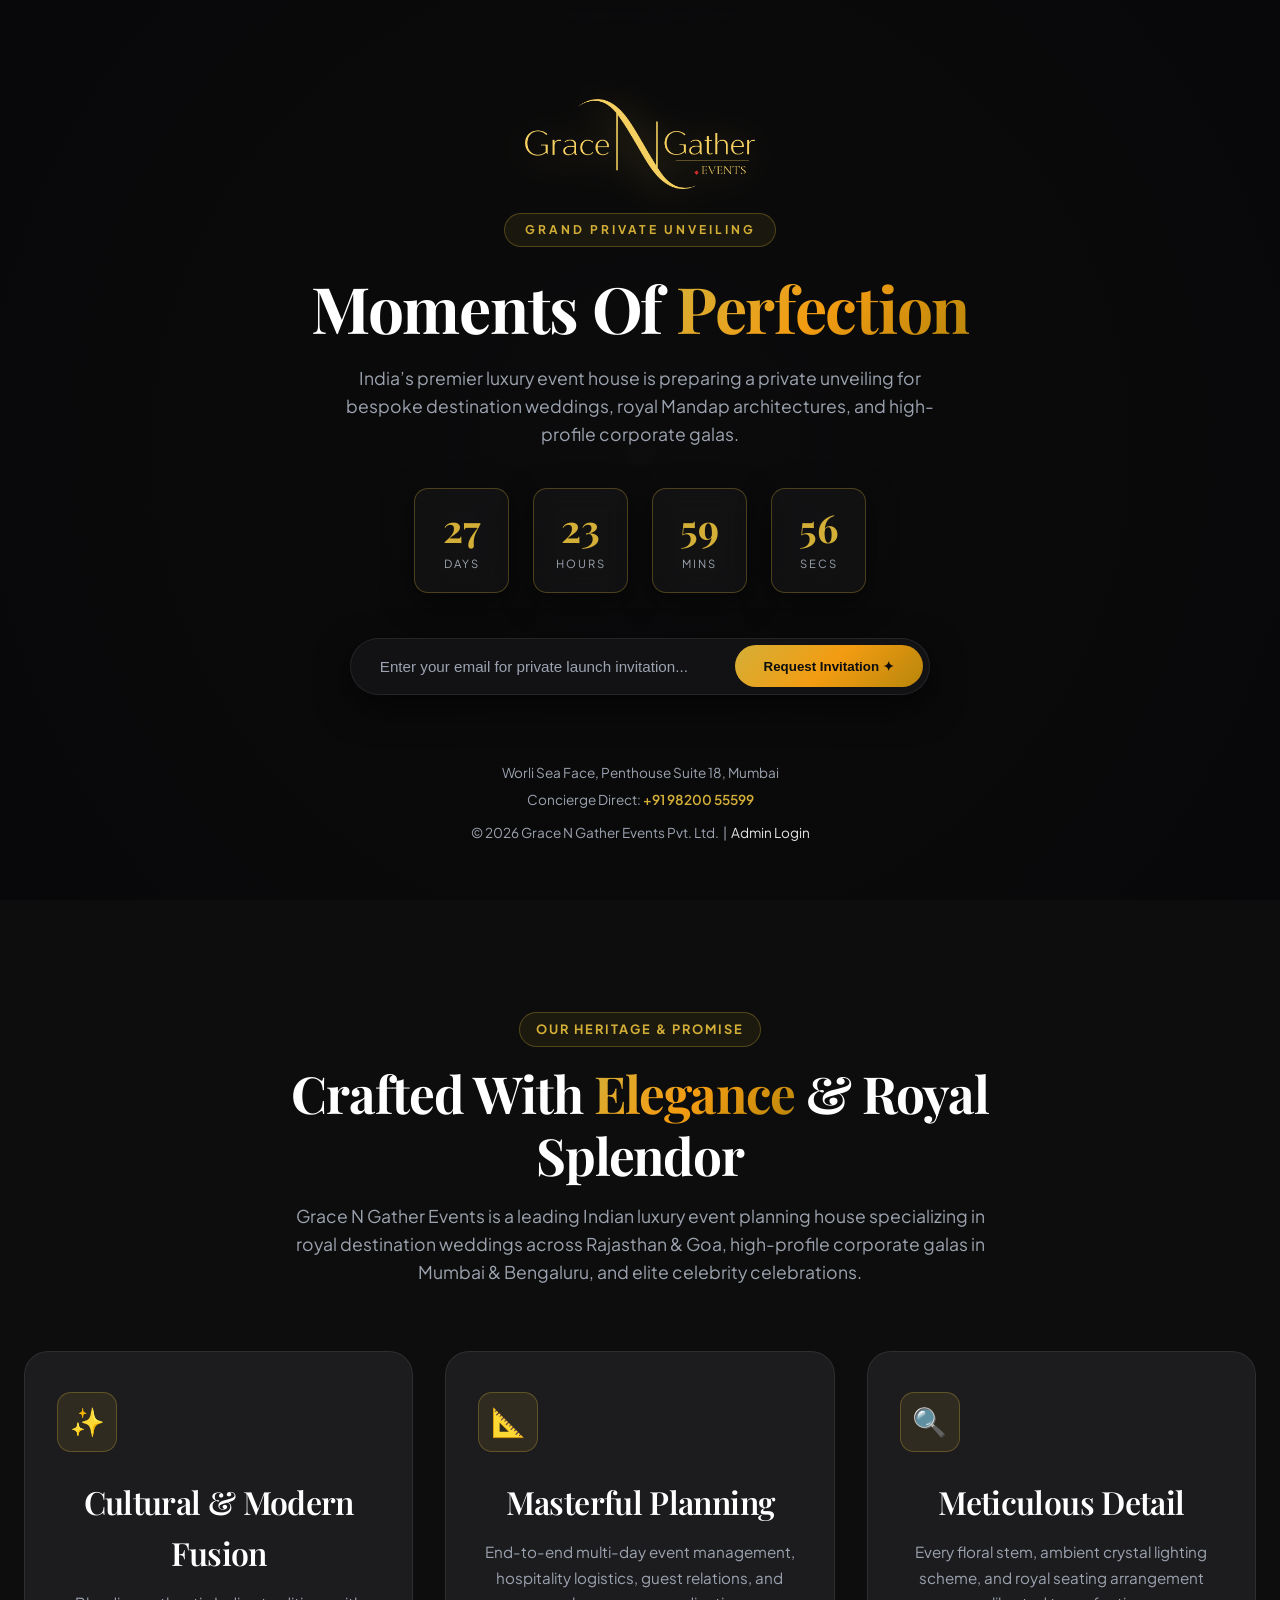
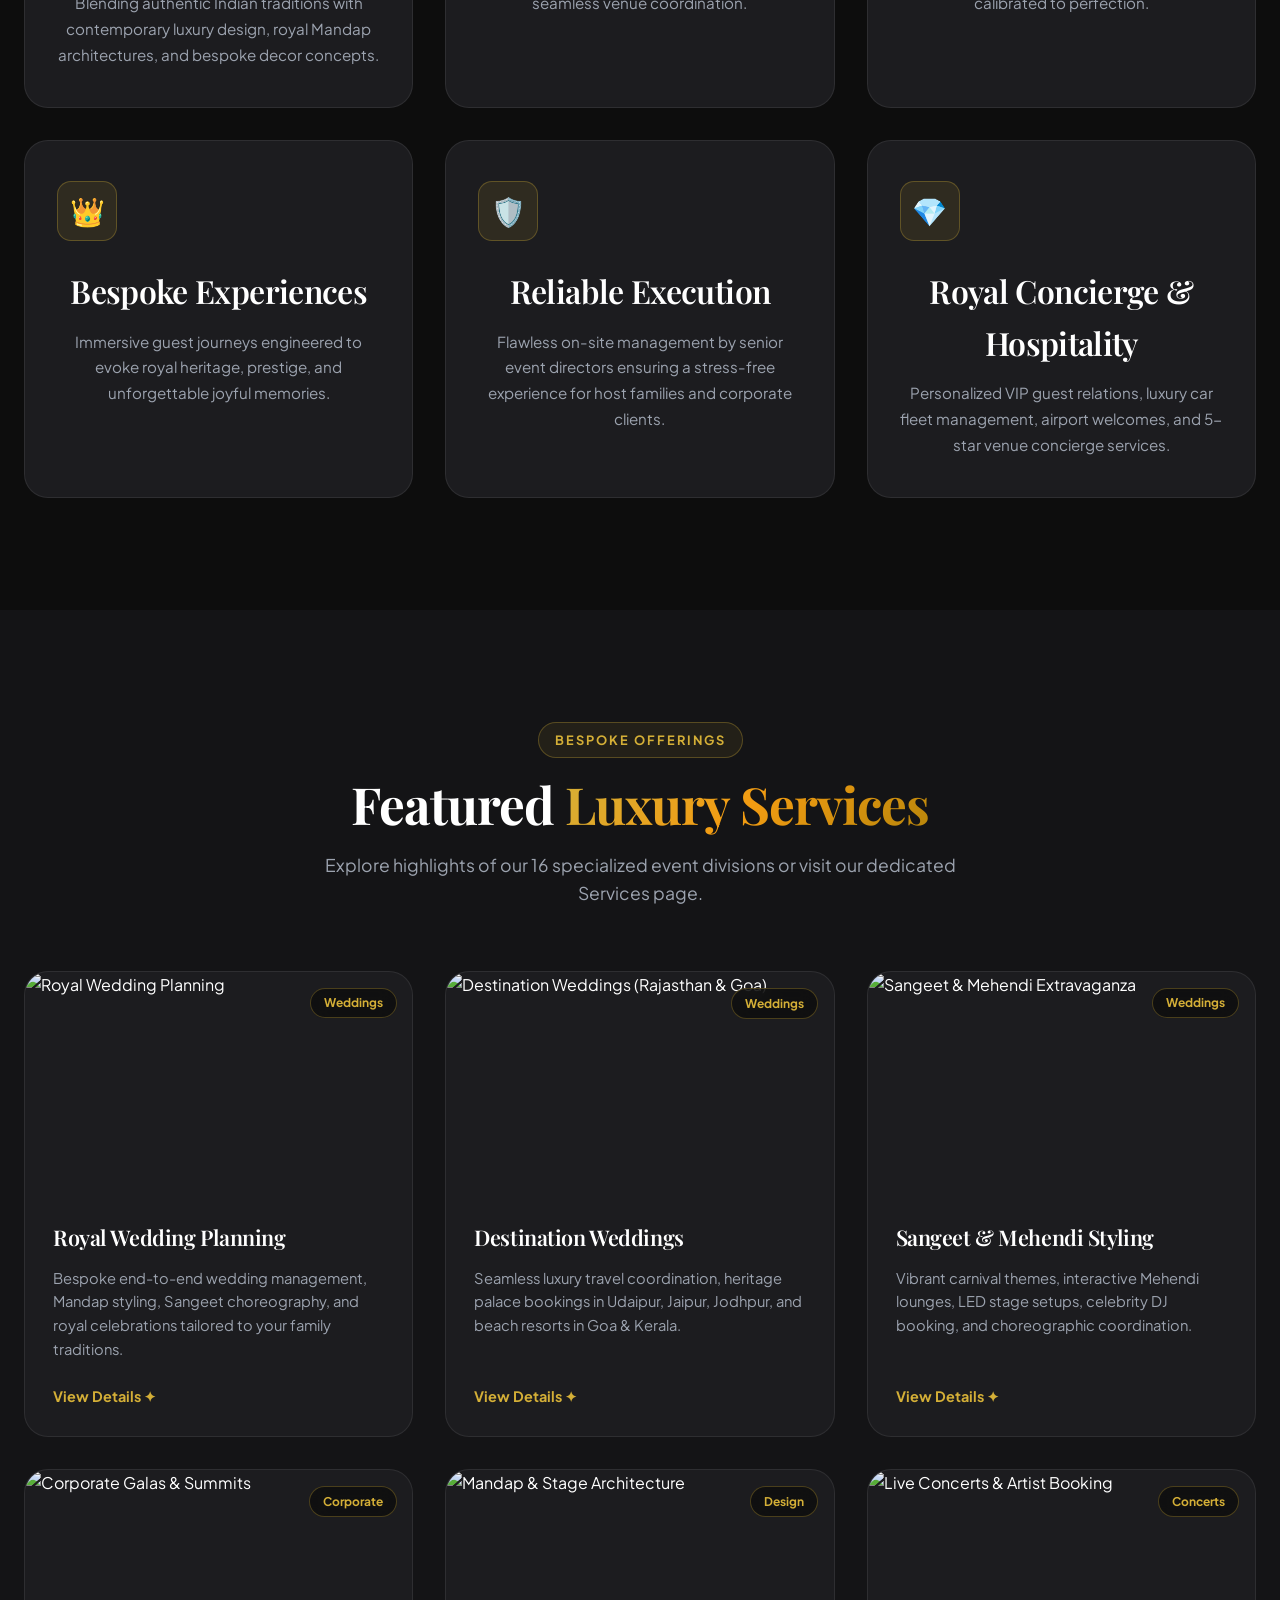
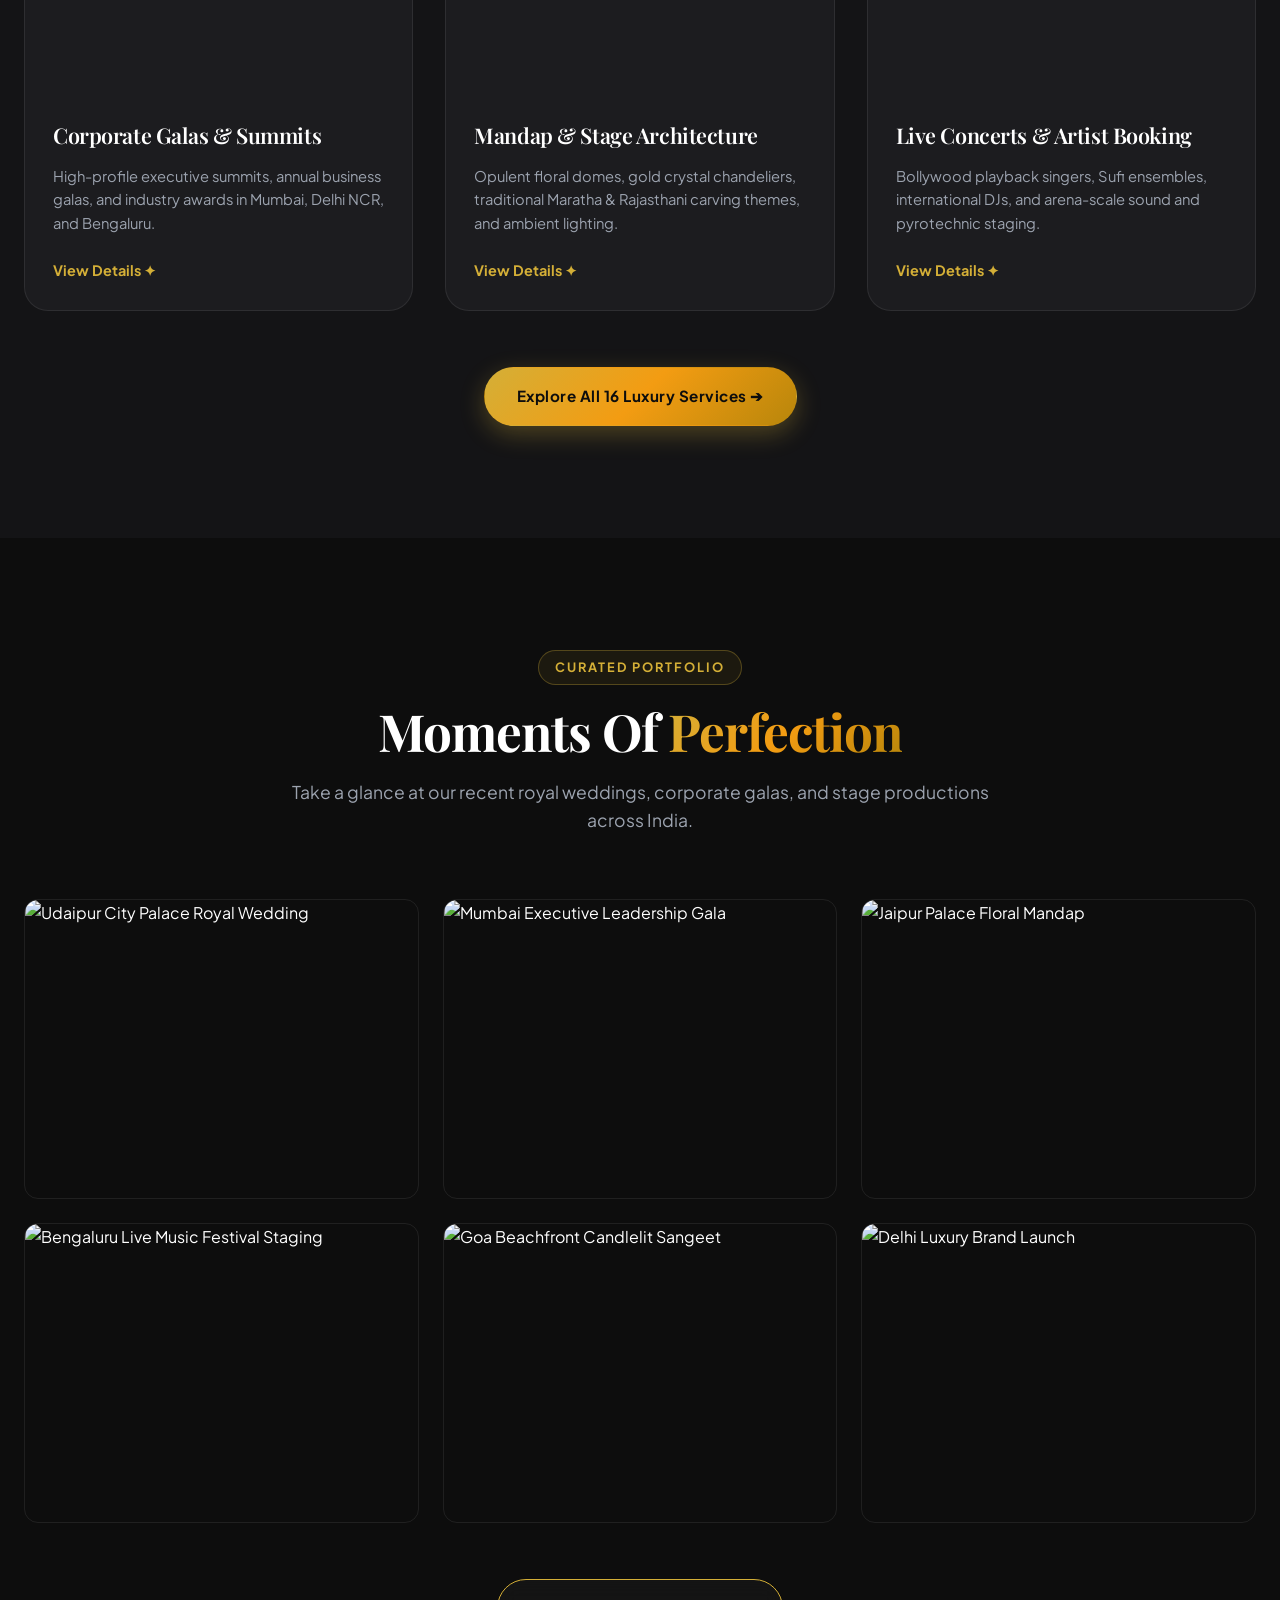
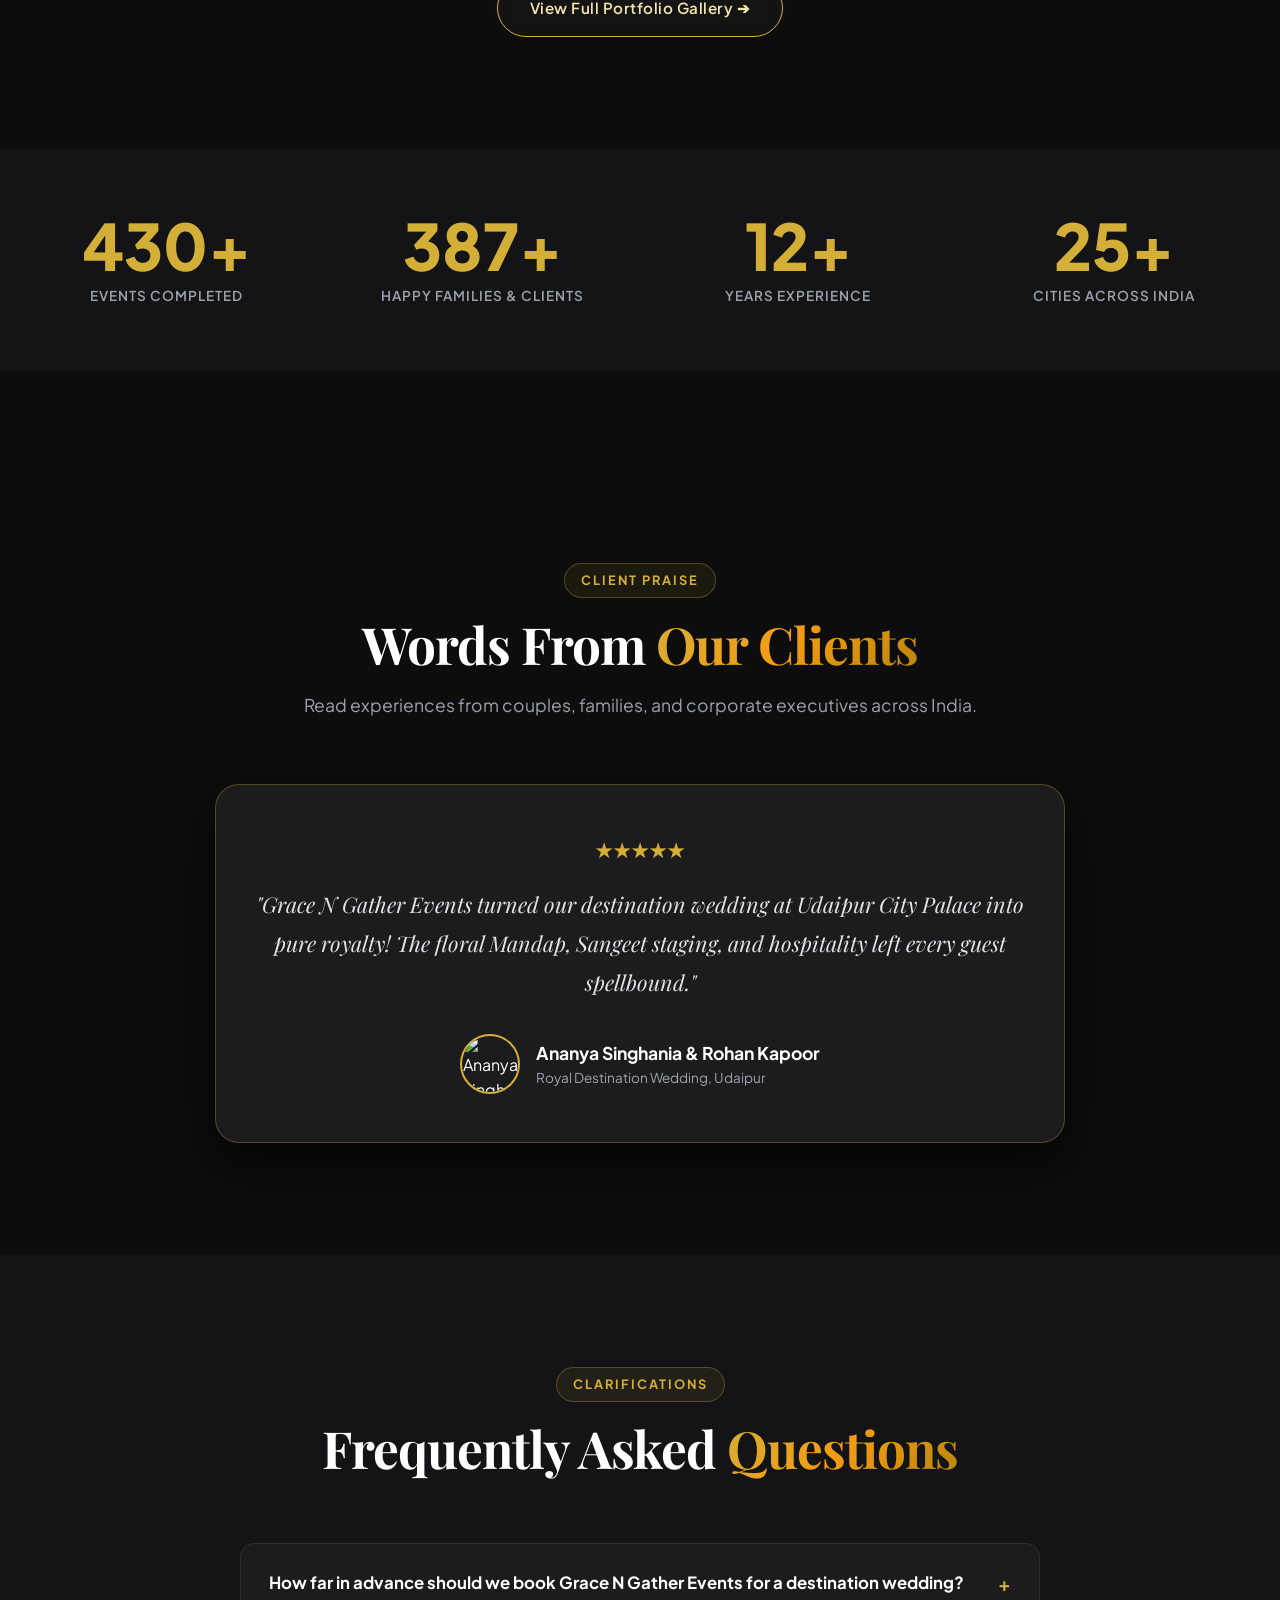
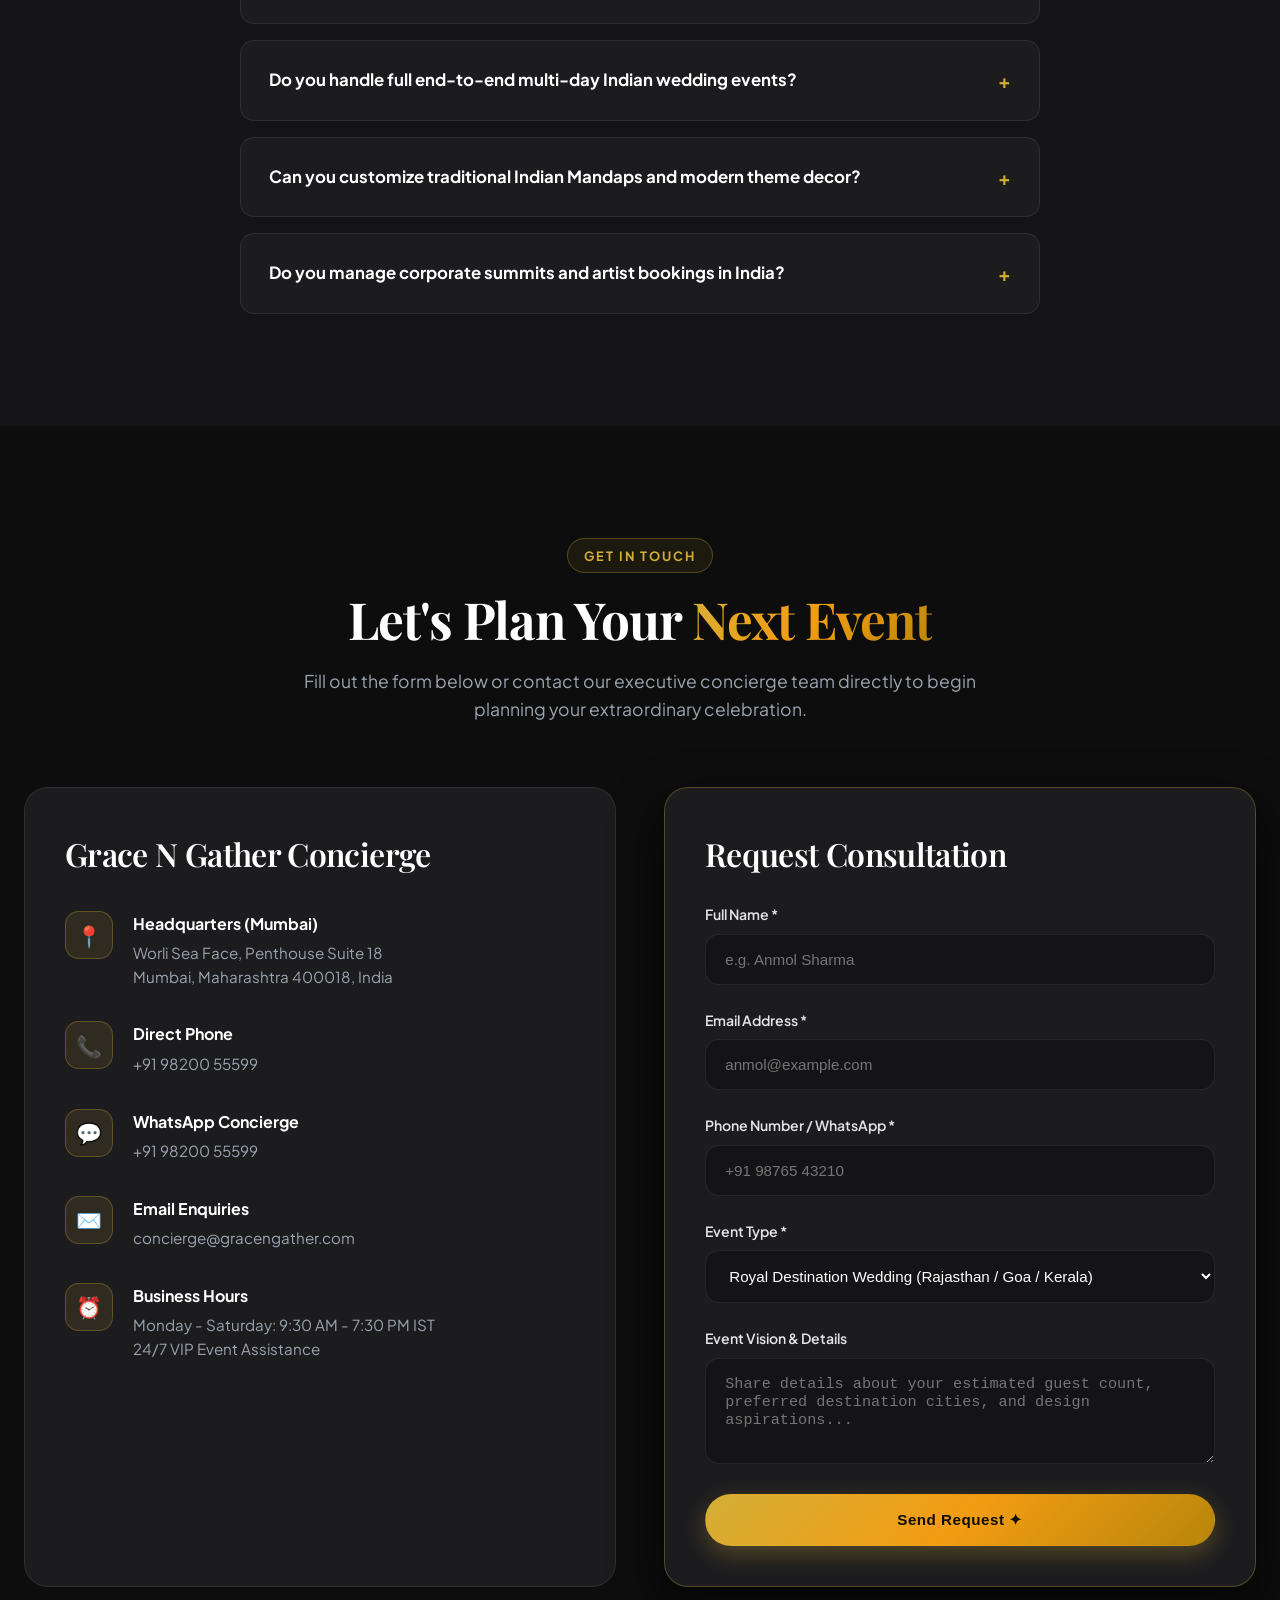
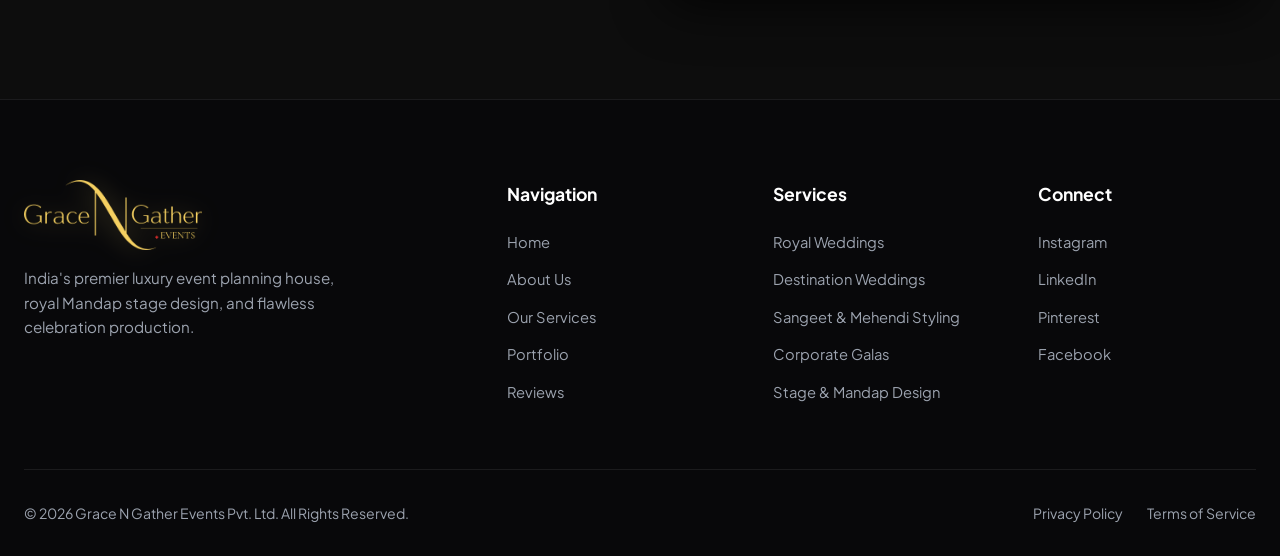
==== commit 3fe9f5d6: "Fix mobile phone number wrapping, fix fixed background darkener on scroll, and eliminate horizontal " ====
--- a/index.html
+++ b/index.html
@@ -63,8 +63,11 @@
         </div>
 
         <div class="cs-footer">
-            <div>Worli Sea Face, Penthouse Suite 18, Mumbai &nbsp;•&nbsp; <a href="tel:+919820055599" style="color: var(--accent-gold); text-decoration: none;">+91 98200 55599</a></div>
-            <div style="margin-top: 0.6rem;">
+            <div class="cs-footer-address">Worli Sea Face, Penthouse Suite 18, Mumbai</div>
+            <div class="cs-footer-phone">
+                Concierge Direct: <a href="tel:+919820055599" class="cs-phone-link">+91 98200 55599</a>
+            </div>
+            <div class="cs-footer-copy">
                 &copy; 2026 Grace N Gather Events Pvt. Ltd. &nbsp;|&nbsp; 
                 <a href="login.html" class="cs-admin-link">Admin Login</a>
             </div>
--- a/styles.css
+++ b/styles.css
@@ -727,33 +727,35 @@
     flex-direction: column;
     justify-content: space-between;
     align-items: center;
-    padding: 2.5rem 1.25rem 4rem 1.25rem;
+    padding: 2rem 1.25rem 3.5rem 1.25rem;
     overflow-y: auto;
+    overflow-x: hidden;
     -webkit-overflow-scrolling: touch;
     text-align: center;
 }
 
 .cs-bg-darkener {
-    position: absolute;
+    position: fixed;
     top: 0;
     left: 0;
     width: 100%;
     height: 100%;
-    background: radial-gradient(circle at center, rgba(13, 13, 13, 0.75) 0%, rgba(8, 8, 10, 0.95) 100%);
+    background: radial-gradient(circle at center, rgba(13, 13, 13, 0.88) 0%, rgba(8, 8, 10, 0.98) 100%);
     z-index: 2;
+    pointer-events: none;
 }
 
 .coming-soon-bg {
-    position: absolute;
+    position: fixed;
     top: 0;
     left: 0;
     width: 100%;
     height: 100%;
     object-fit: cover;
-    opacity: 0.25;
+    opacity: 0.20;
     z-index: 1;
-    filter: blur(5px);
-    transform: scale(1.05);
+    filter: blur(6px);
+    pointer-events: none;
 }
 
 .coming-soon-container {
@@ -904,6 +906,21 @@
     color: var(--text-muted);
     text-align: center;
     width: 100%;
+}
+
+.cs-footer-address {
+    margin-bottom: 0.35rem;
+}
+
+.cs-footer-phone {
+    margin-bottom: 0.7rem;
+}
+
+.cs-phone-link {
+    color: var(--accent-gold);
+    text-decoration: none;
+    white-space: nowrap;
+    font-weight: 600;
 }
 
 .cs-admin-link {
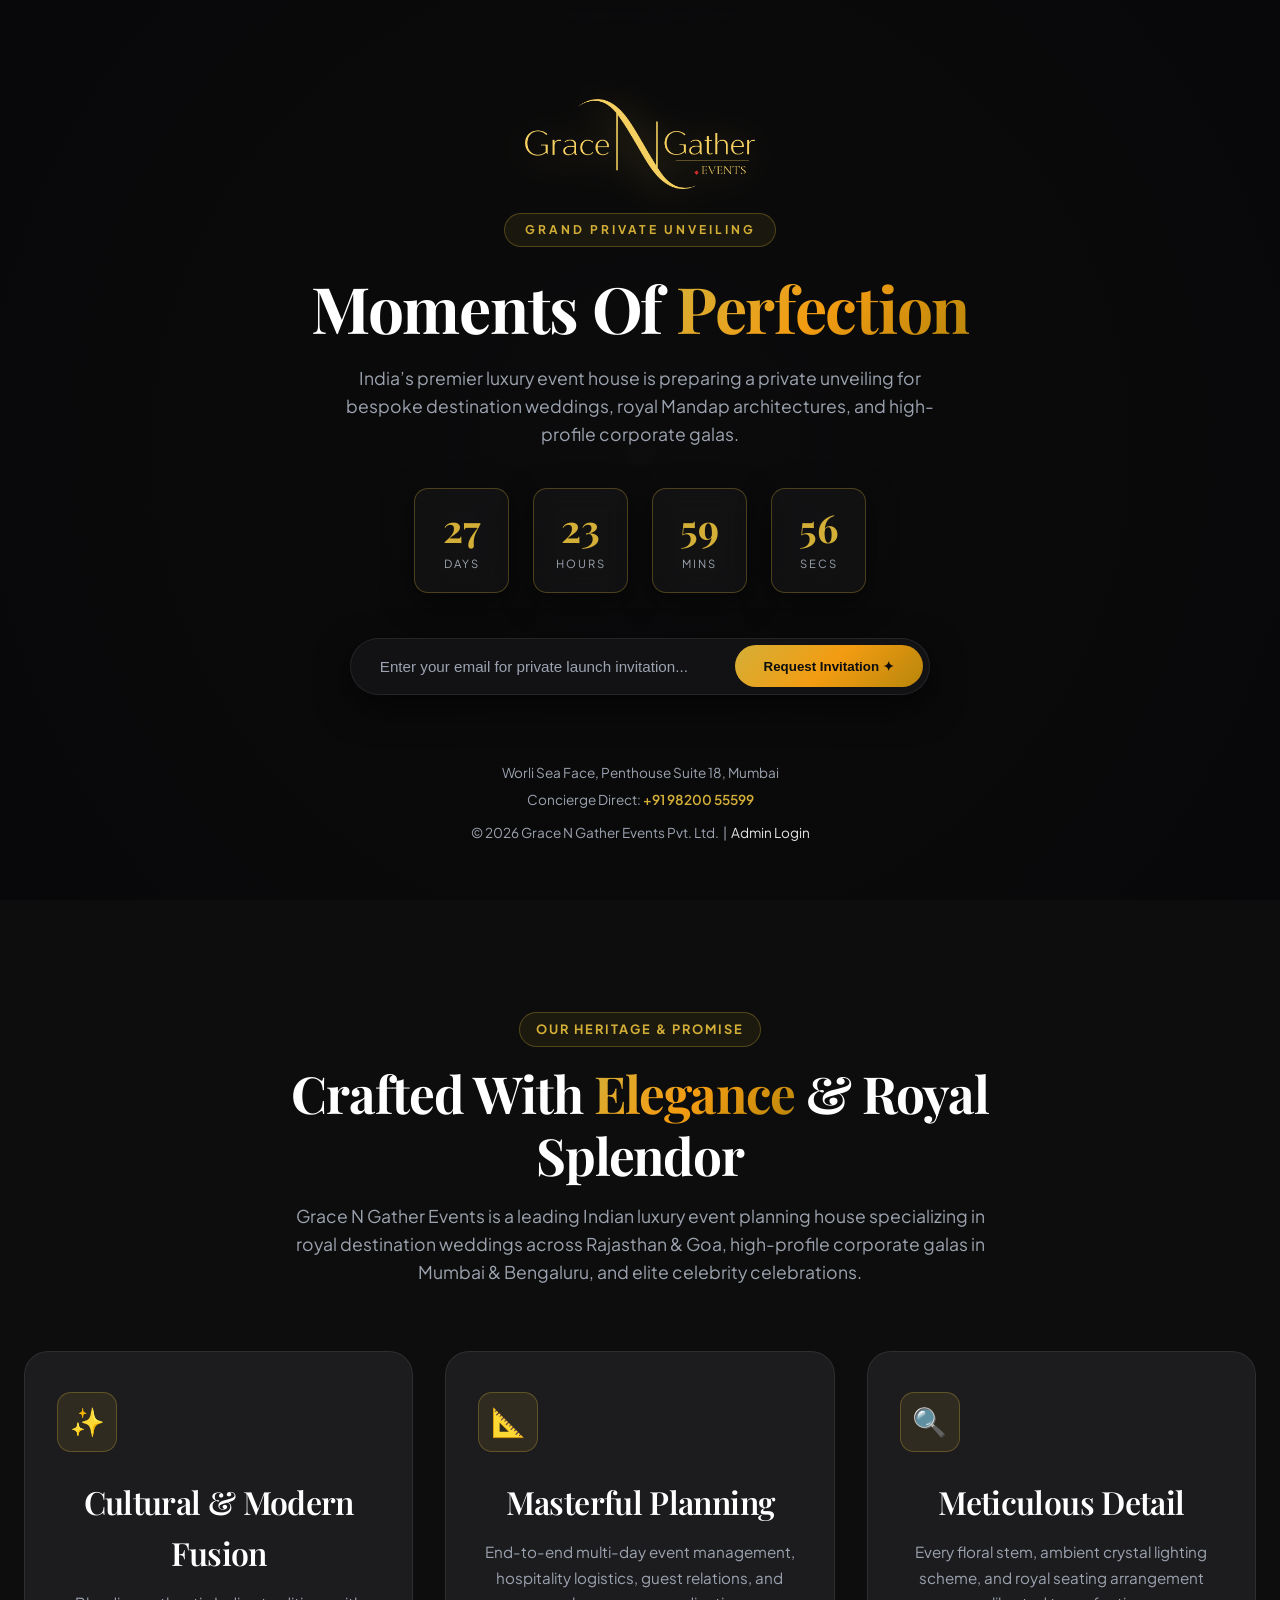
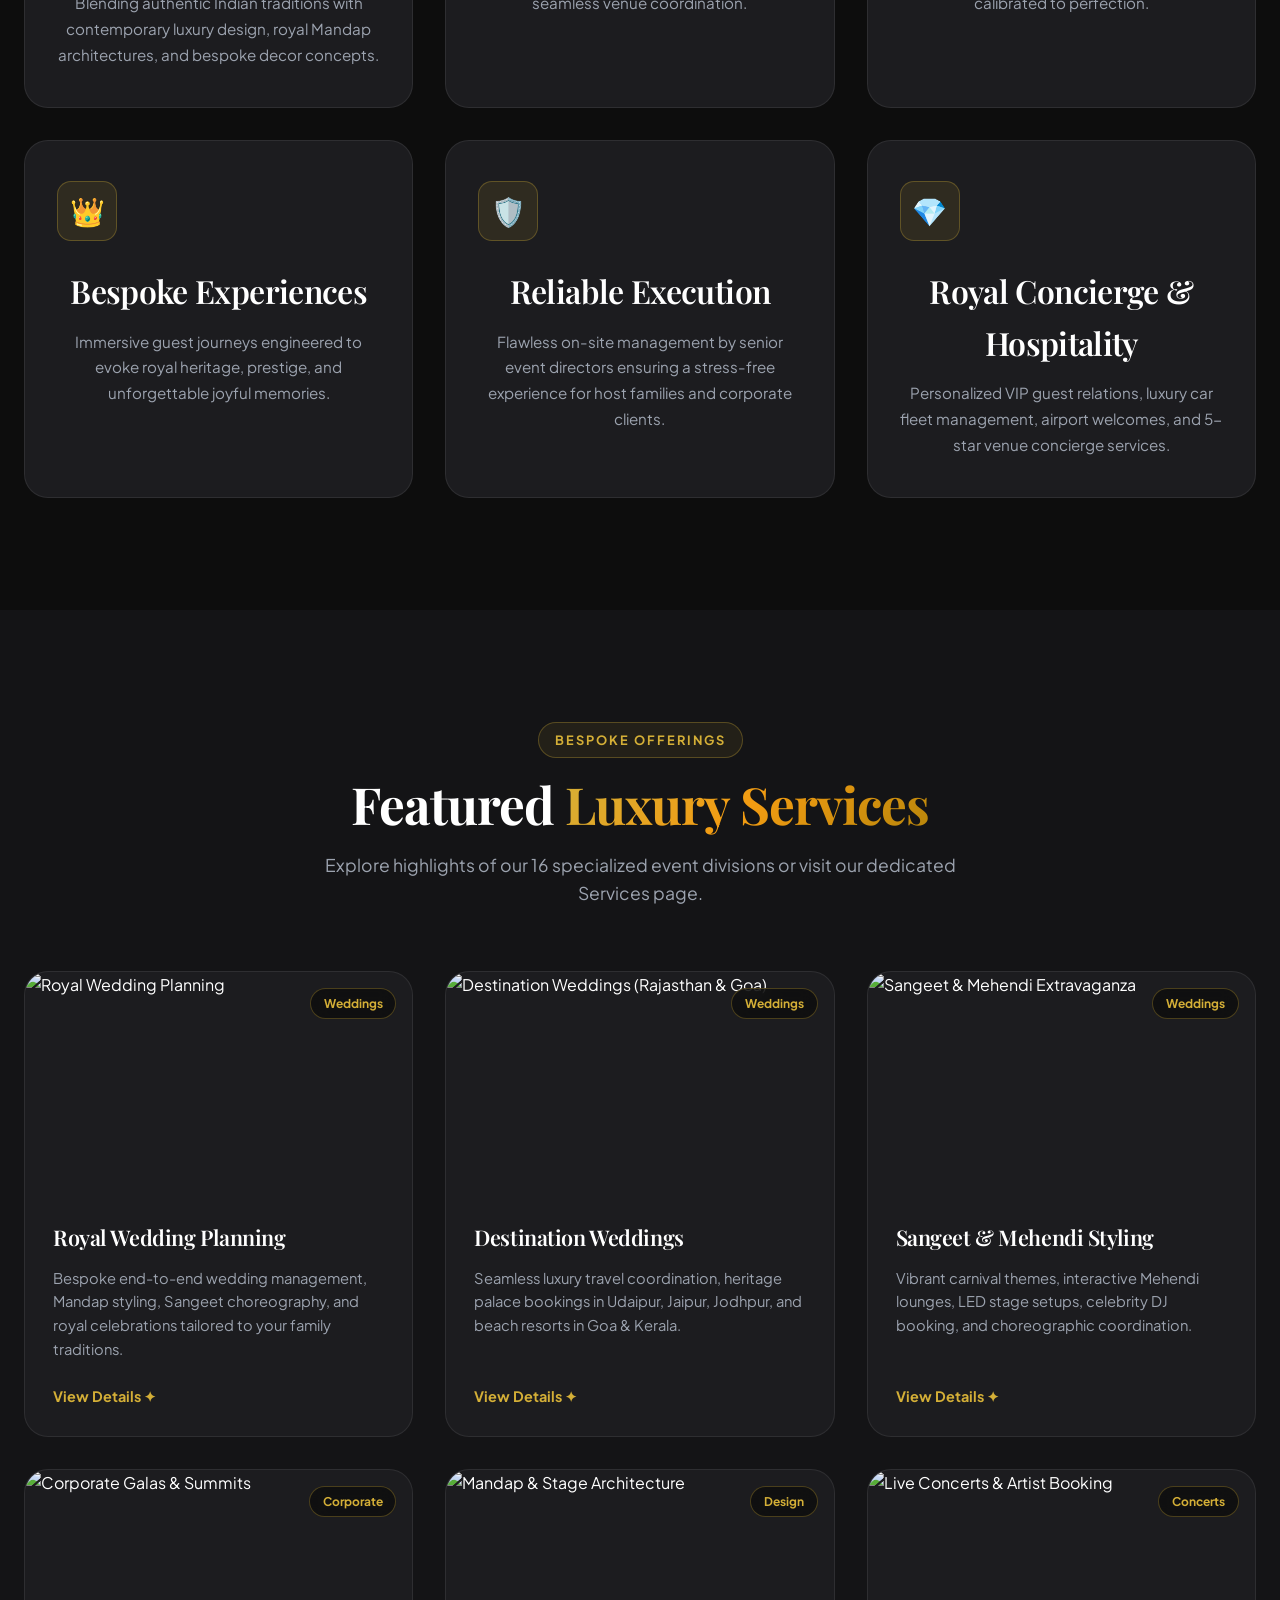
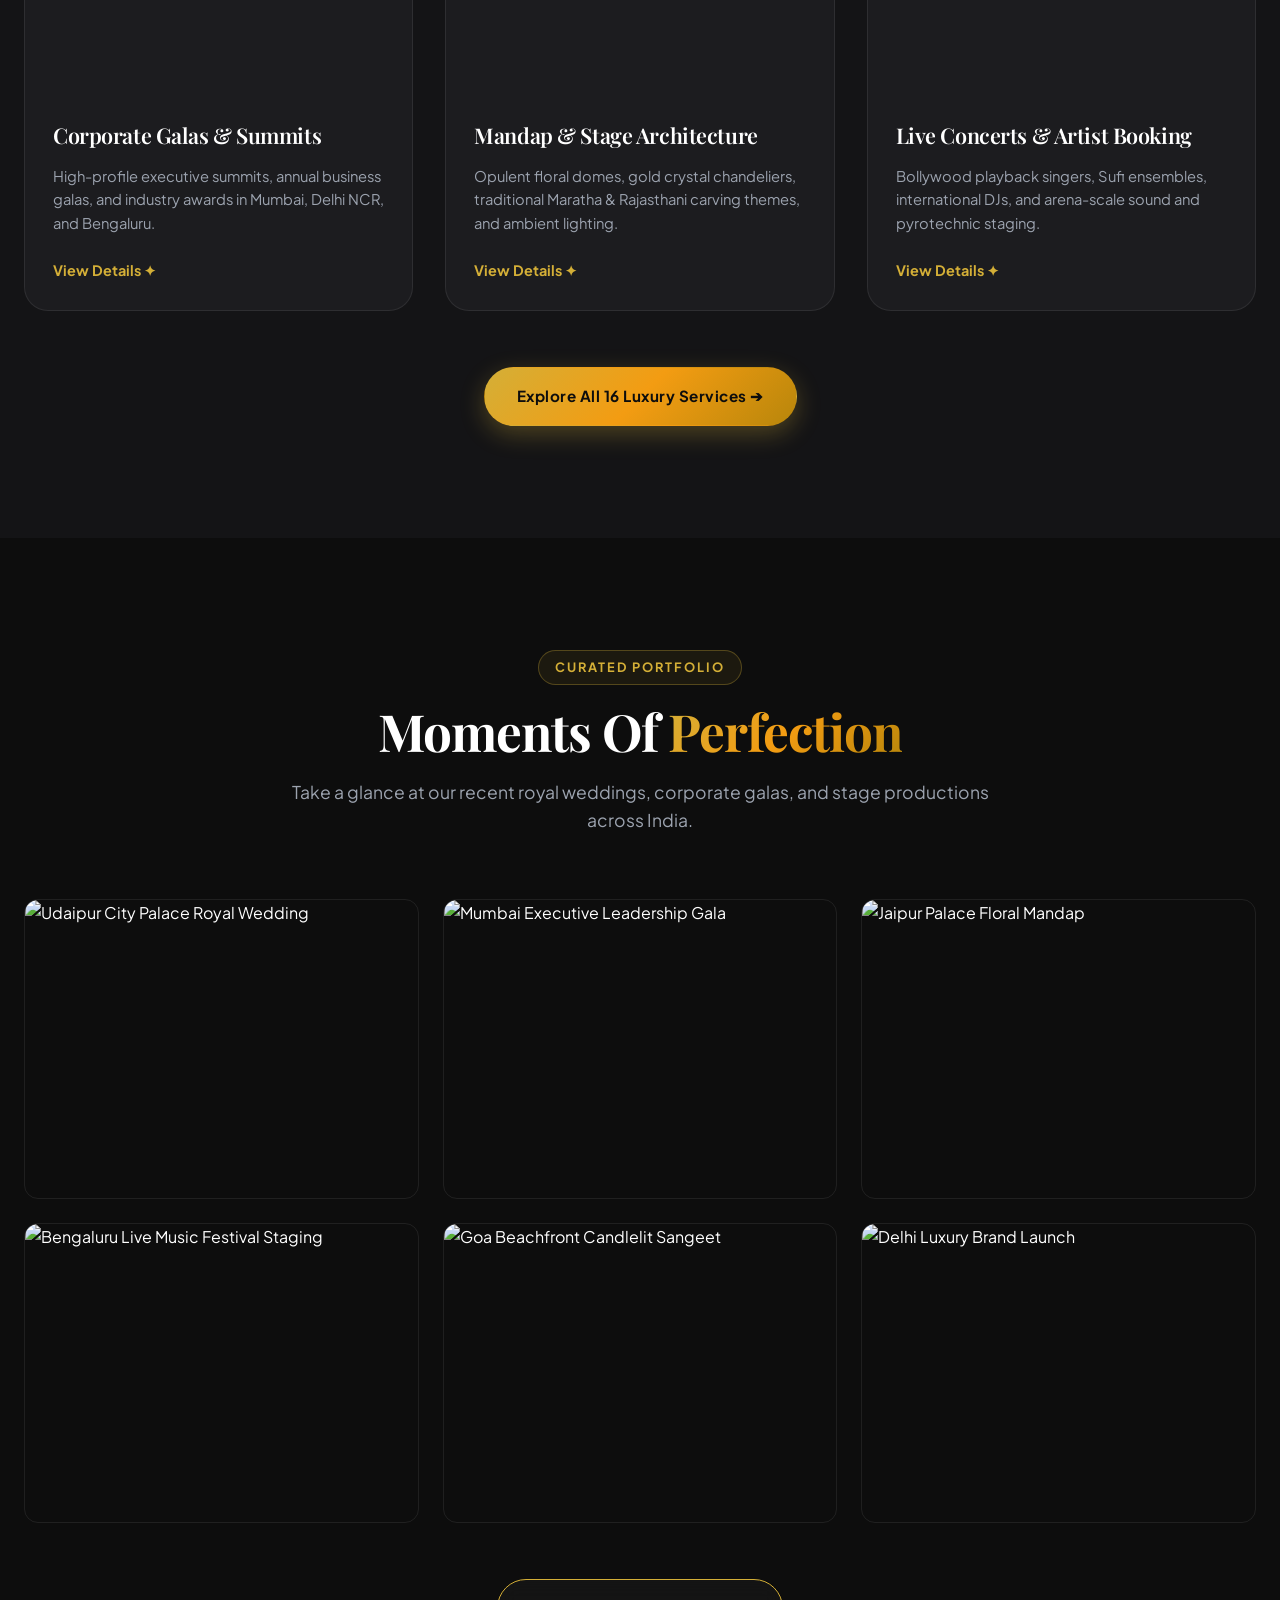
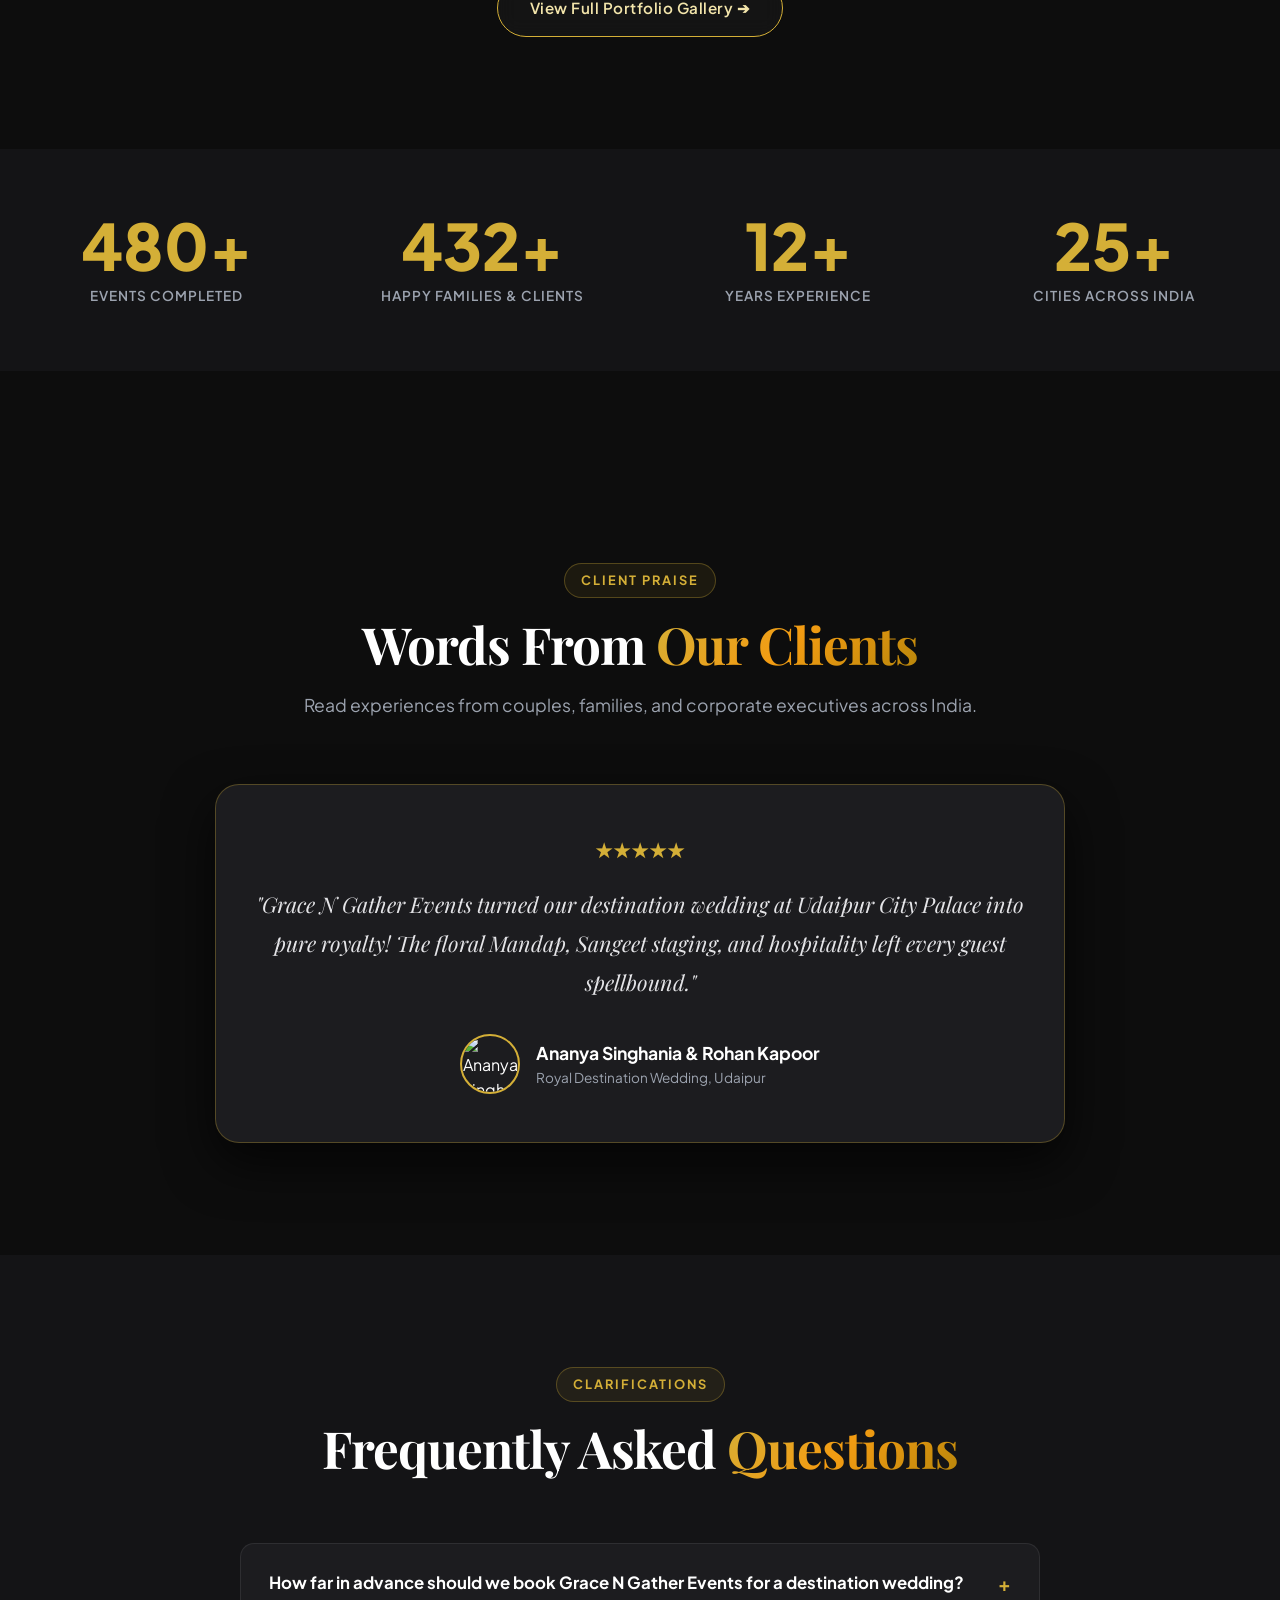
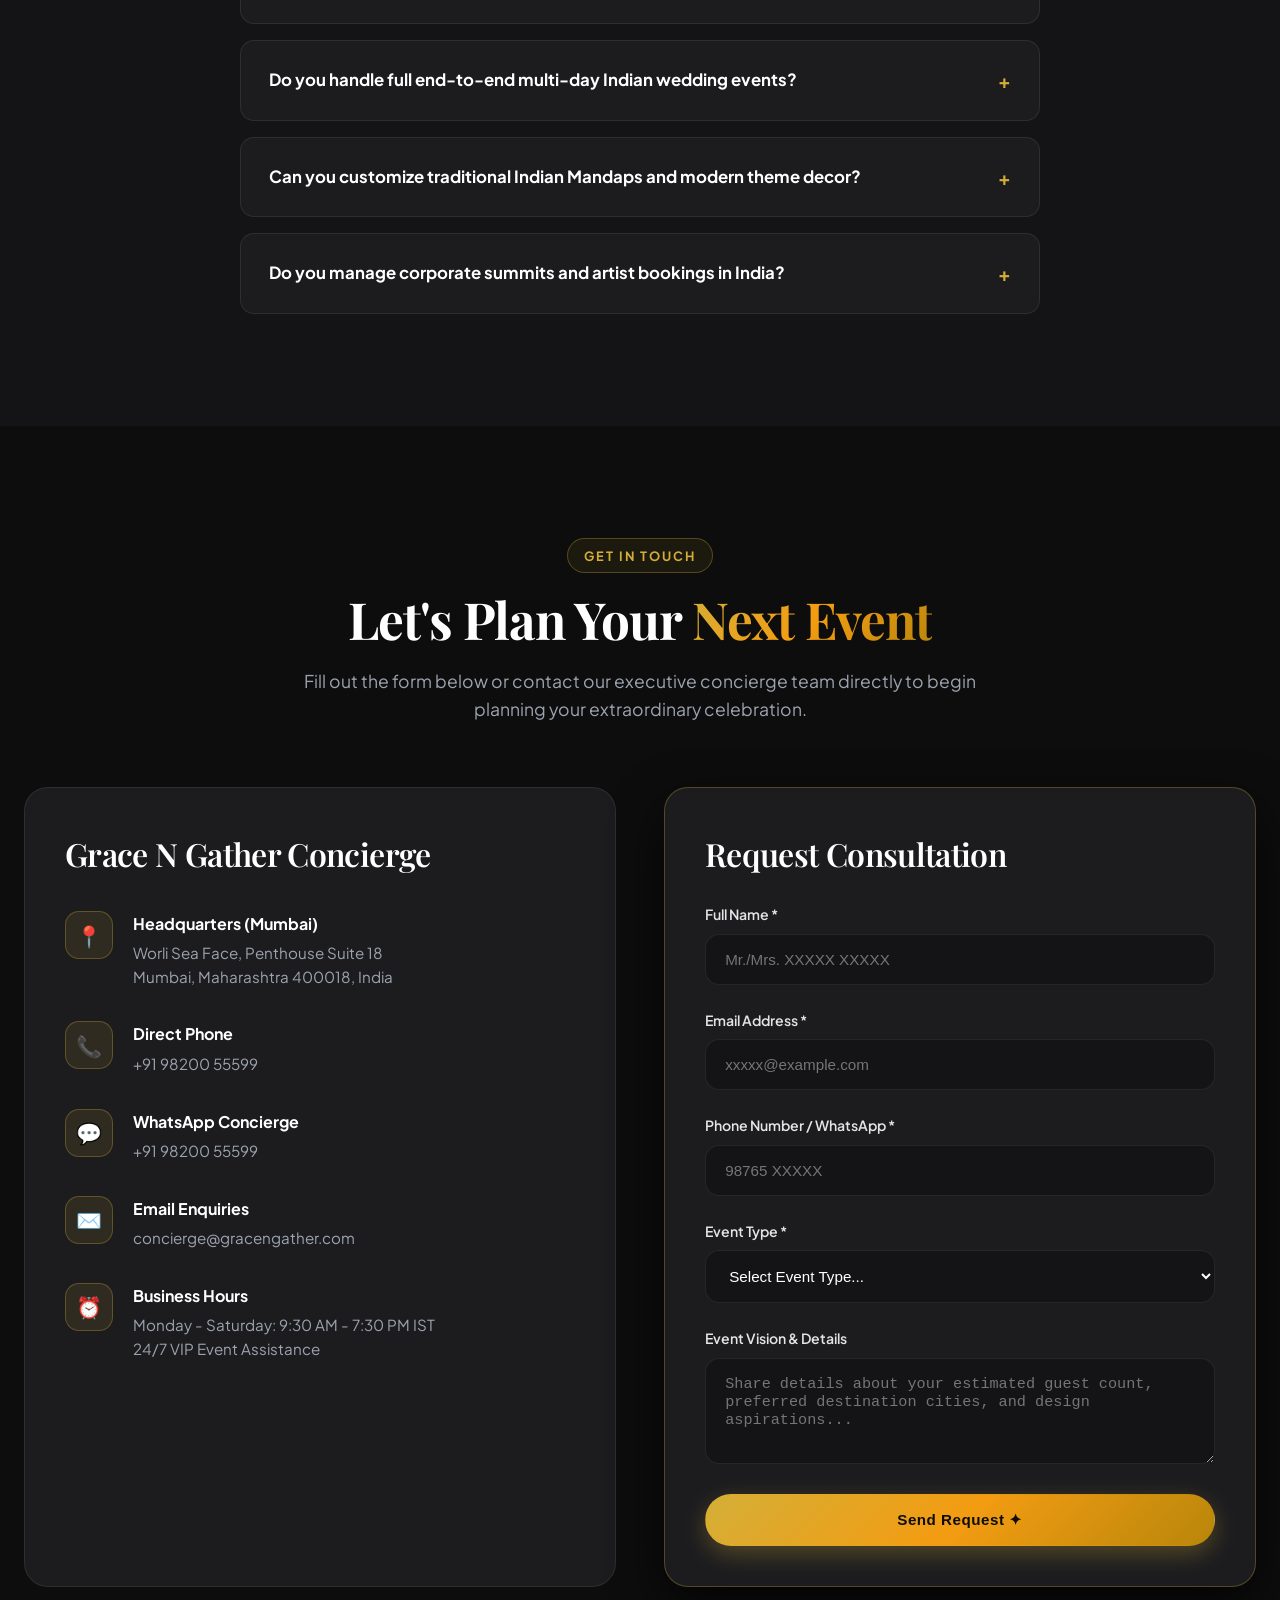
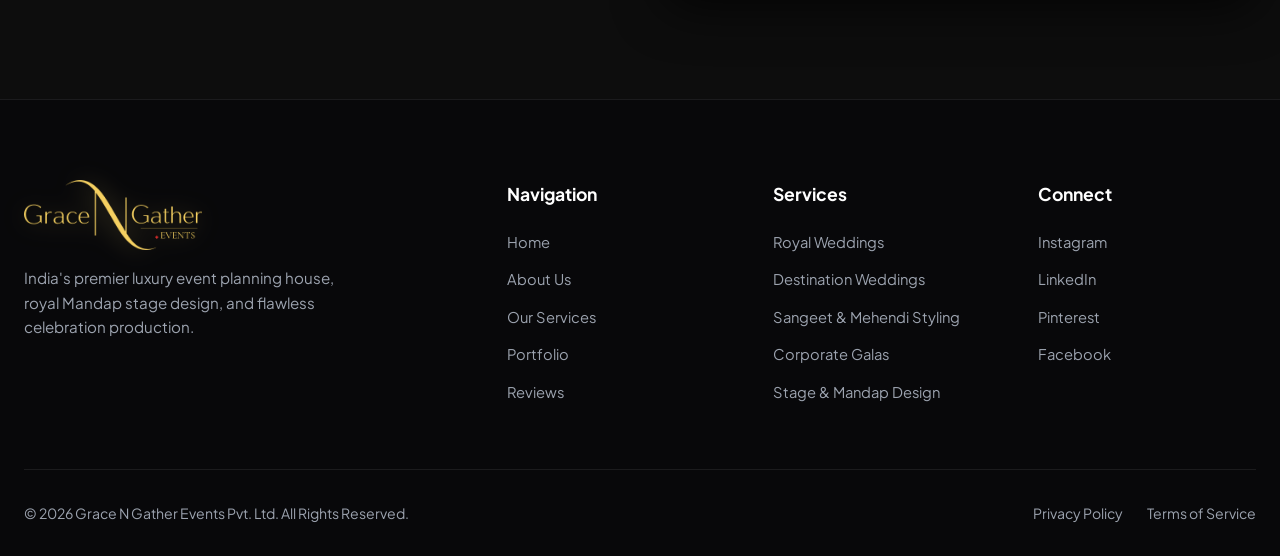
==== commit b571f110: "Update form placeholders, expand event dropdown to 16 divisions with unselected default, and reset s" ====
--- a/index.html
+++ b/index.html
@@ -475,27 +475,39 @@
                     
                     <div class="form-group">
                         <label for="c-name">Full Name *</label>
-                        <input type="text" id="c-name" class="form-input" placeholder="e.g. Anmol Sharma" required>
+                        <input type="text" id="c-name" class="form-input" placeholder="Mr./Mrs. XXXXX XXXXX" required>
                     </div>
 
                     <div class="form-group">
                         <label for="c-email">Email Address *</label>
-                        <input type="email" id="c-email" class="form-input" placeholder="anmol@example.com" required>
+                        <input type="email" id="c-email" class="form-input" placeholder="xxxxx@example.com" required>
                     </div>
 
                     <div class="form-group">
                         <label for="c-phone">Phone Number / WhatsApp *</label>
-                        <input type="tel" id="c-phone" class="form-input" placeholder="+91 98765 43210" required>
+                        <input type="tel" id="c-phone" class="form-input" placeholder="98765 XXXXX" required>
                     </div>
 
                     <div class="form-group">
                         <label for="c-type">Event Type *</label>
                         <select id="c-type" class="form-input" required>
-                            <option value="Royal Destination Wedding">Royal Destination Wedding (Rajasthan / Goa / Kerala)</option>
-                            <option value="Sangeet & Pre-Wedding Gala">Sangeet & Pre-Wedding Gala</option>
-                            <option value="Corporate Summit">Corporate Summit / Brand Launch</option>
-                            <option value="Private Milestone Party">Private Milestone Party / Anniversary</option>
-                            <option value="Concert & Live Show">Concert & Artist Management</option>
+                            <option value="" disabled selected hidden>Select Event Type...</option>
+                            <option value="Royal Wedding Planning">Royal Wedding Planning</option>
+                            <option value="Destination Weddings (Rajasthan & Goa)">Destination Weddings (Rajasthan & Goa)</option>
+                            <option value="Sangeet & Mehendi Styling">Sangeet & Mehendi Styling</option>
+                            <option value="Mandap & Stage Architecture">Mandap & Stage Architecture</option>
+                            <option value="Corporate Galas & Summits">Corporate Galas & Summits</option>
+                            <option value="Live Concerts & Artist Booking">Live Concerts & Artist Booking</option>
+                            <option value="Luxury Brand Launches">Luxury Brand Launches</option>
+                            <option value="Private VIP Birthdays & Anniversaries">Private VIP Birthdays & Anniversaries</option>
+                            <option value="Haldi & Pre-Wedding Ceremonies">Haldi & Pre-Wedding Ceremonies</option>
+                            <option value="Luxury Catering & Culinary Curation">Luxury Catering & Culinary Curation</option>
+                            <option value="Hospitality & Guest Relations">Hospitality & Guest Relations</option>
+                            <option value="Floral & Lighting Installations">Floral & Lighting Installations</option>
+                            <option value="Pyrotechnics & Special Effects">Pyrotechnics & Special Effects</option>
+                            <option value="Photography & Cinematography">Photography & Cinematography</option>
+                            <option value="Sound, LED & Stage Production">Sound, LED & Stage Production</option>
+                            <option value="Bespoke Invitation & Gifting Curation">Bespoke Invitation & Gifting Curation</option>
                         </select>
                     </div>
 
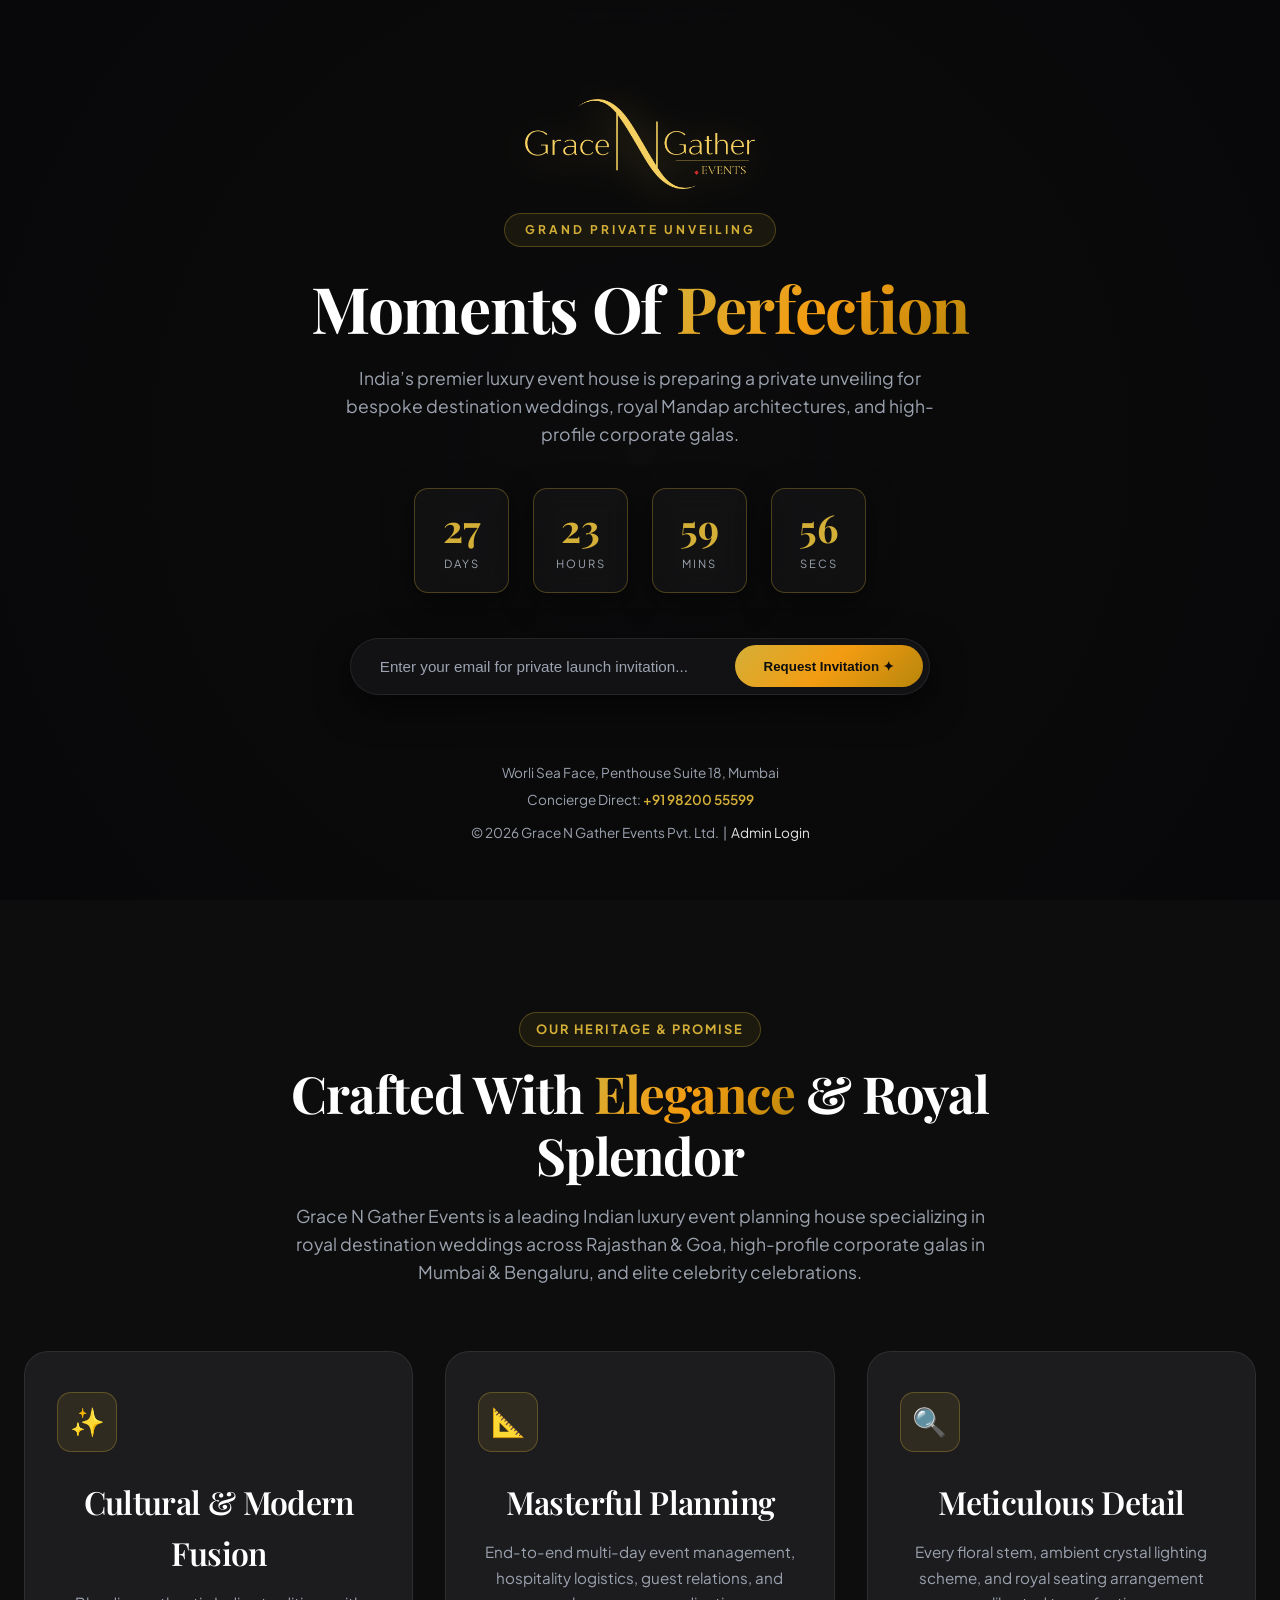
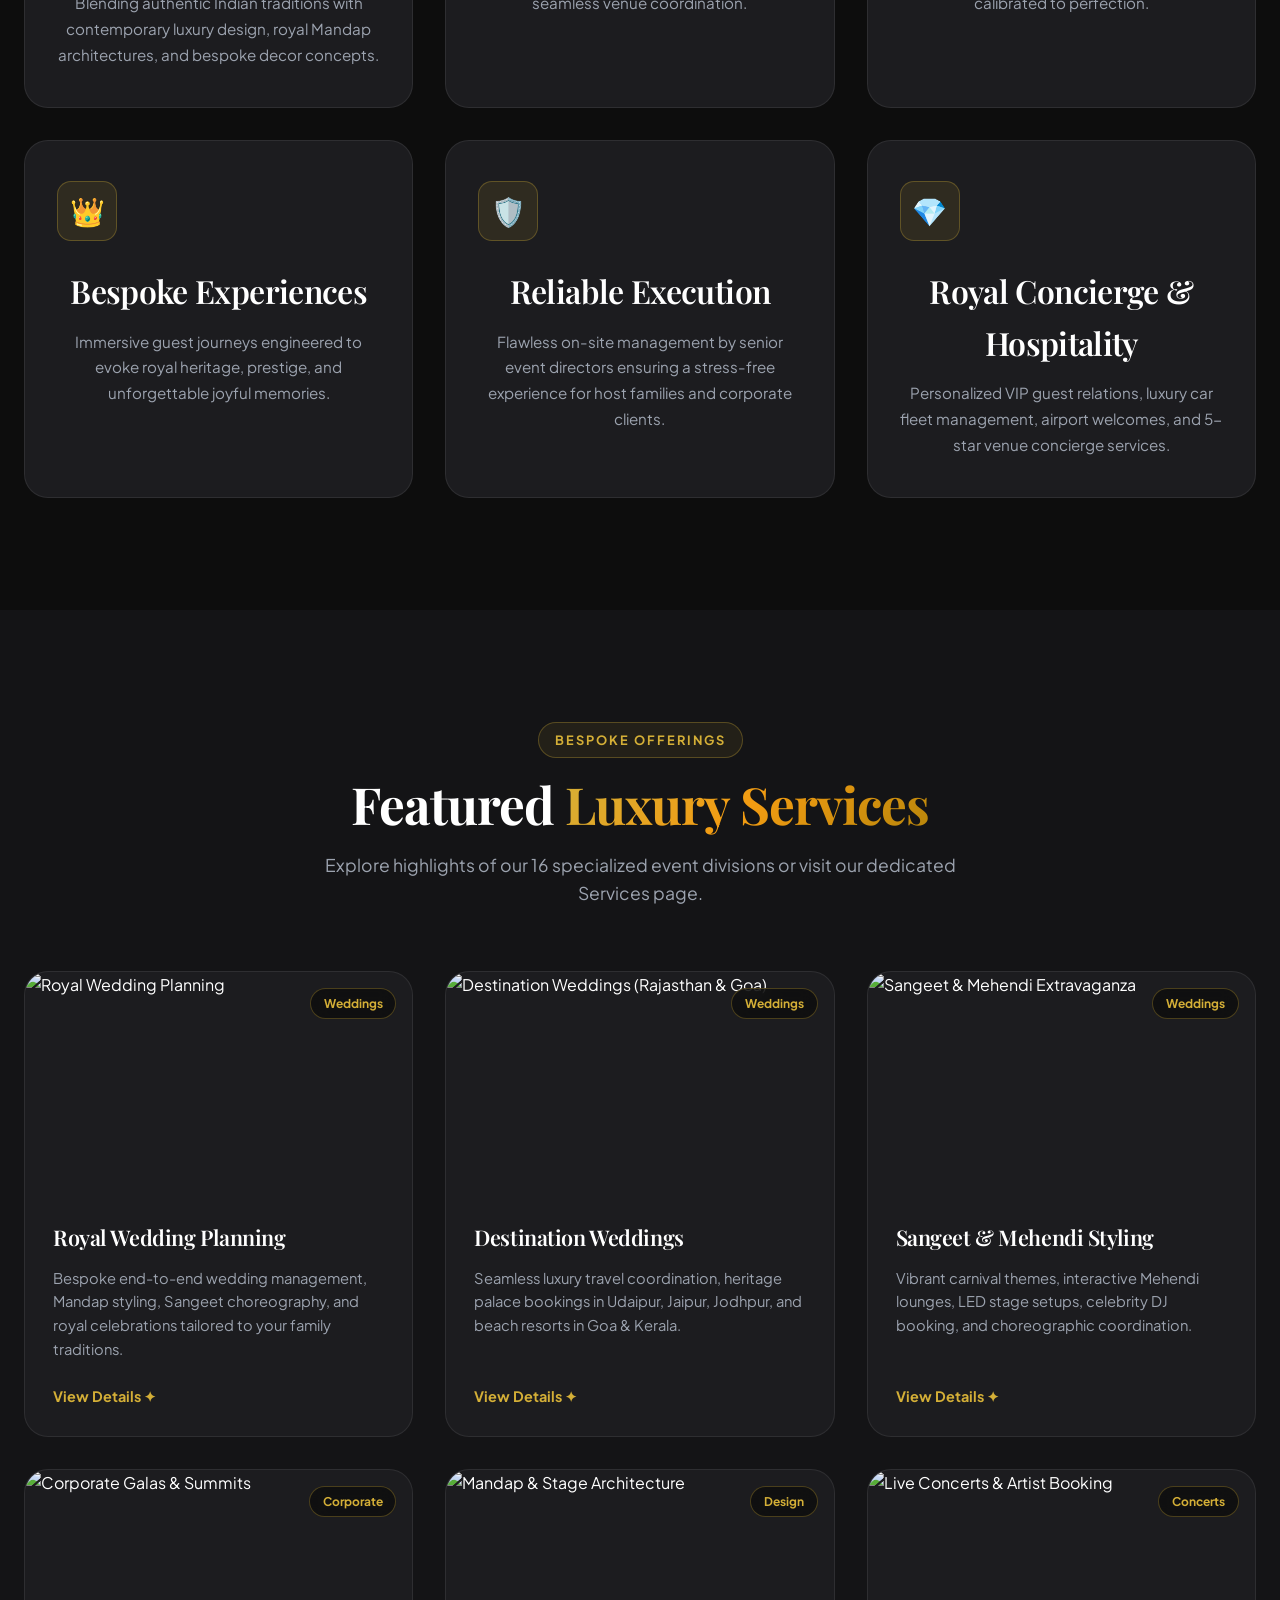
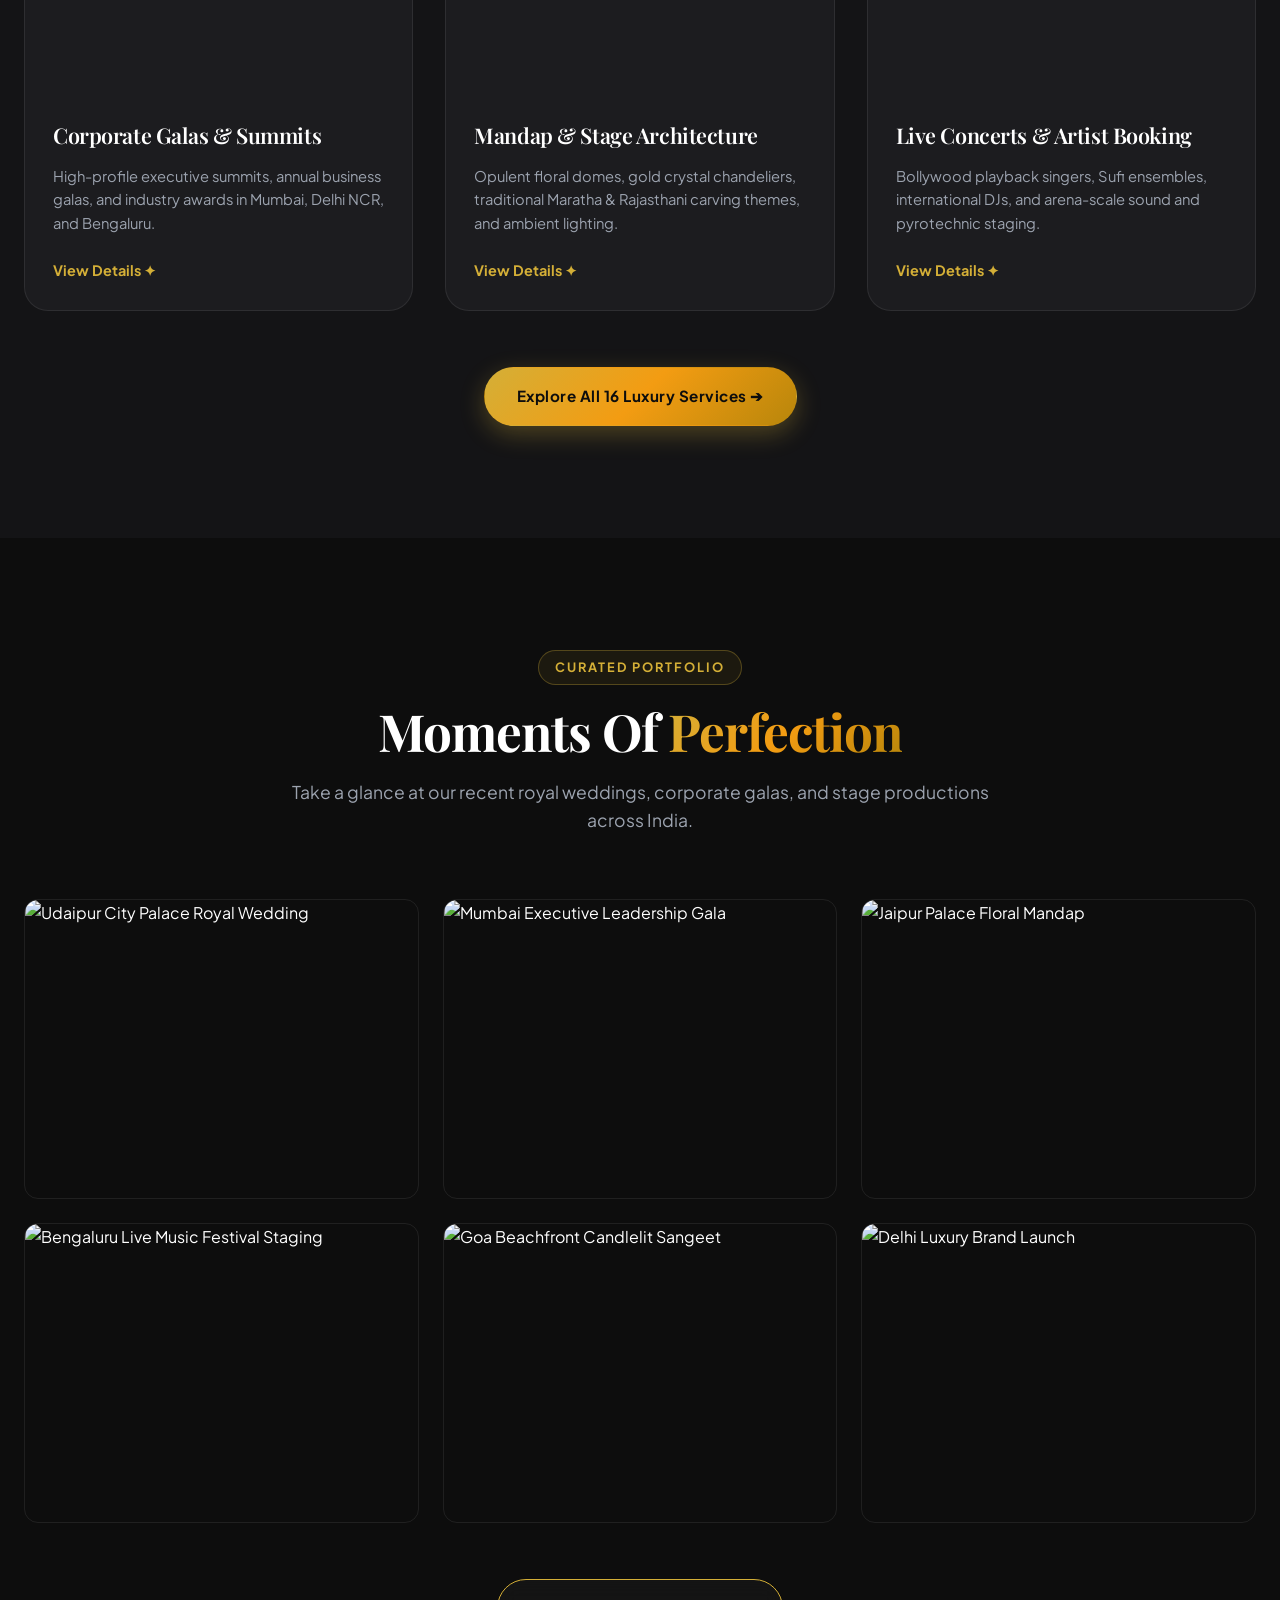
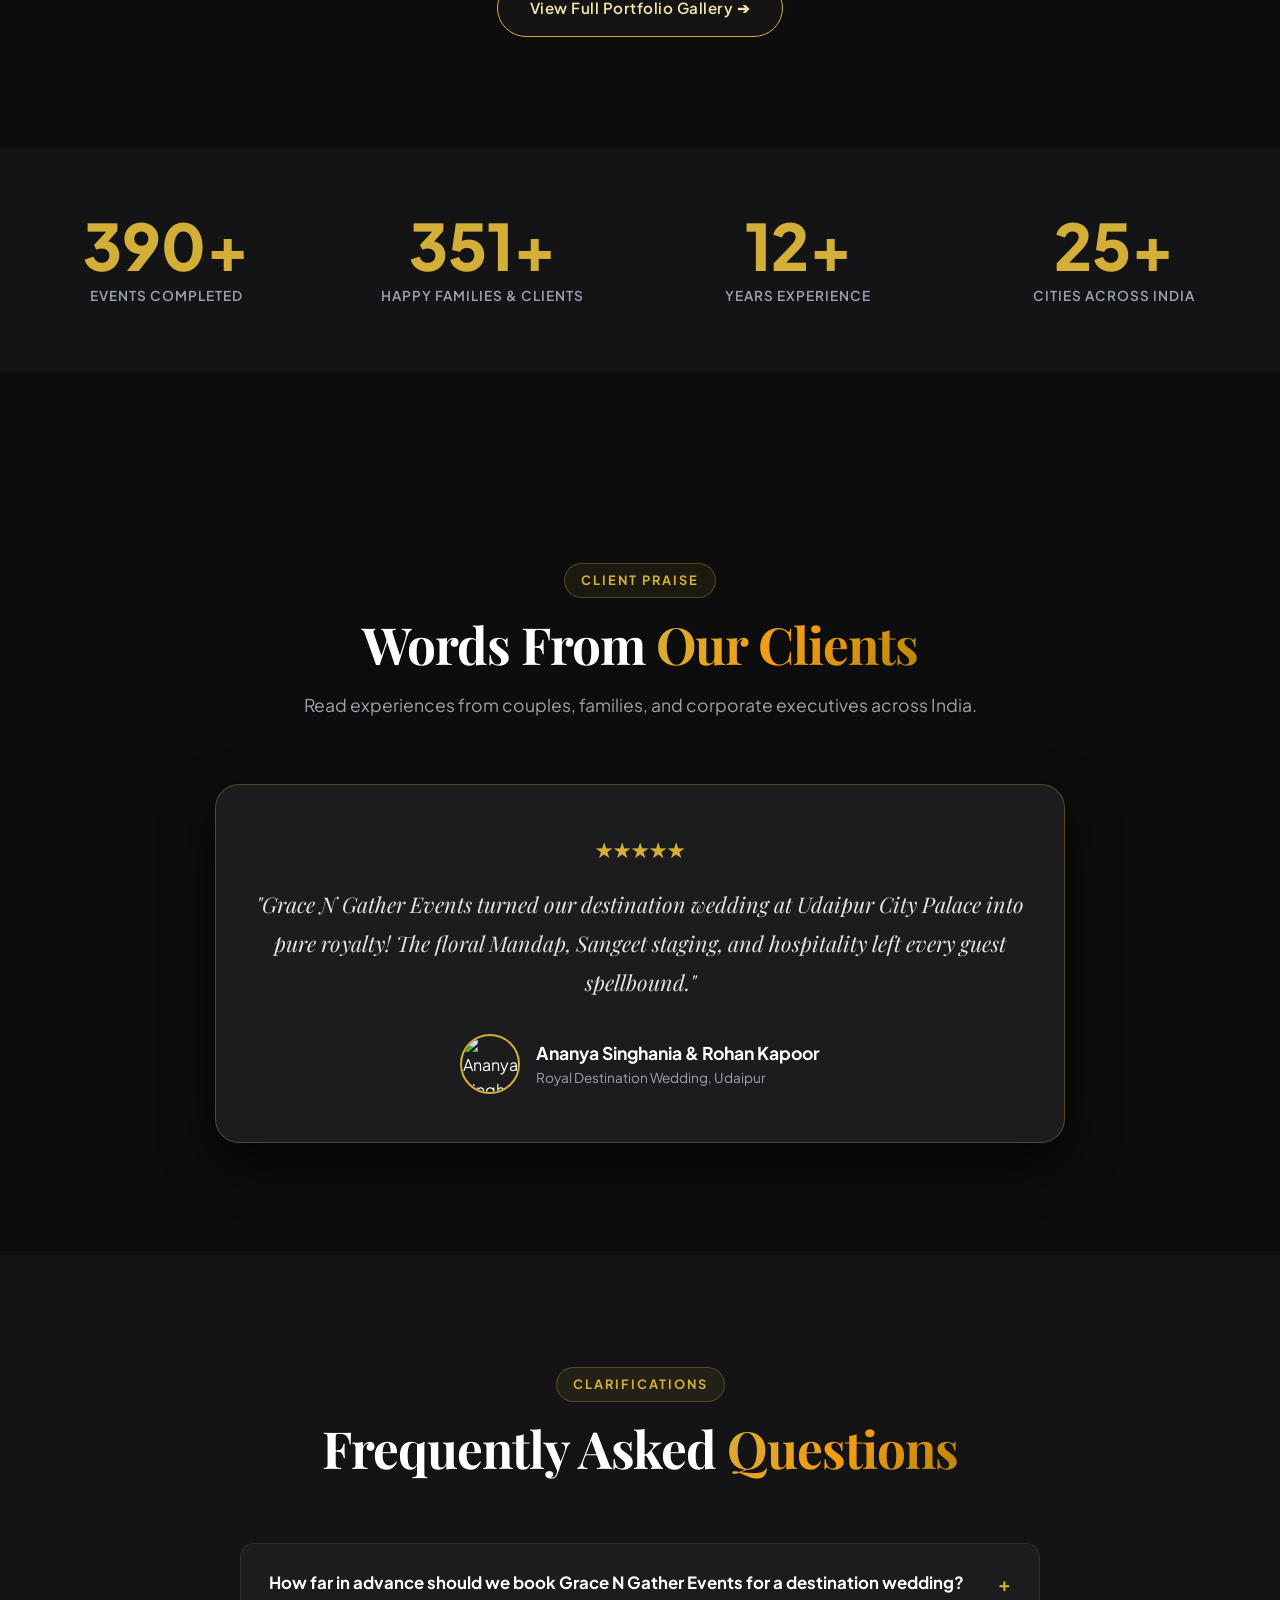
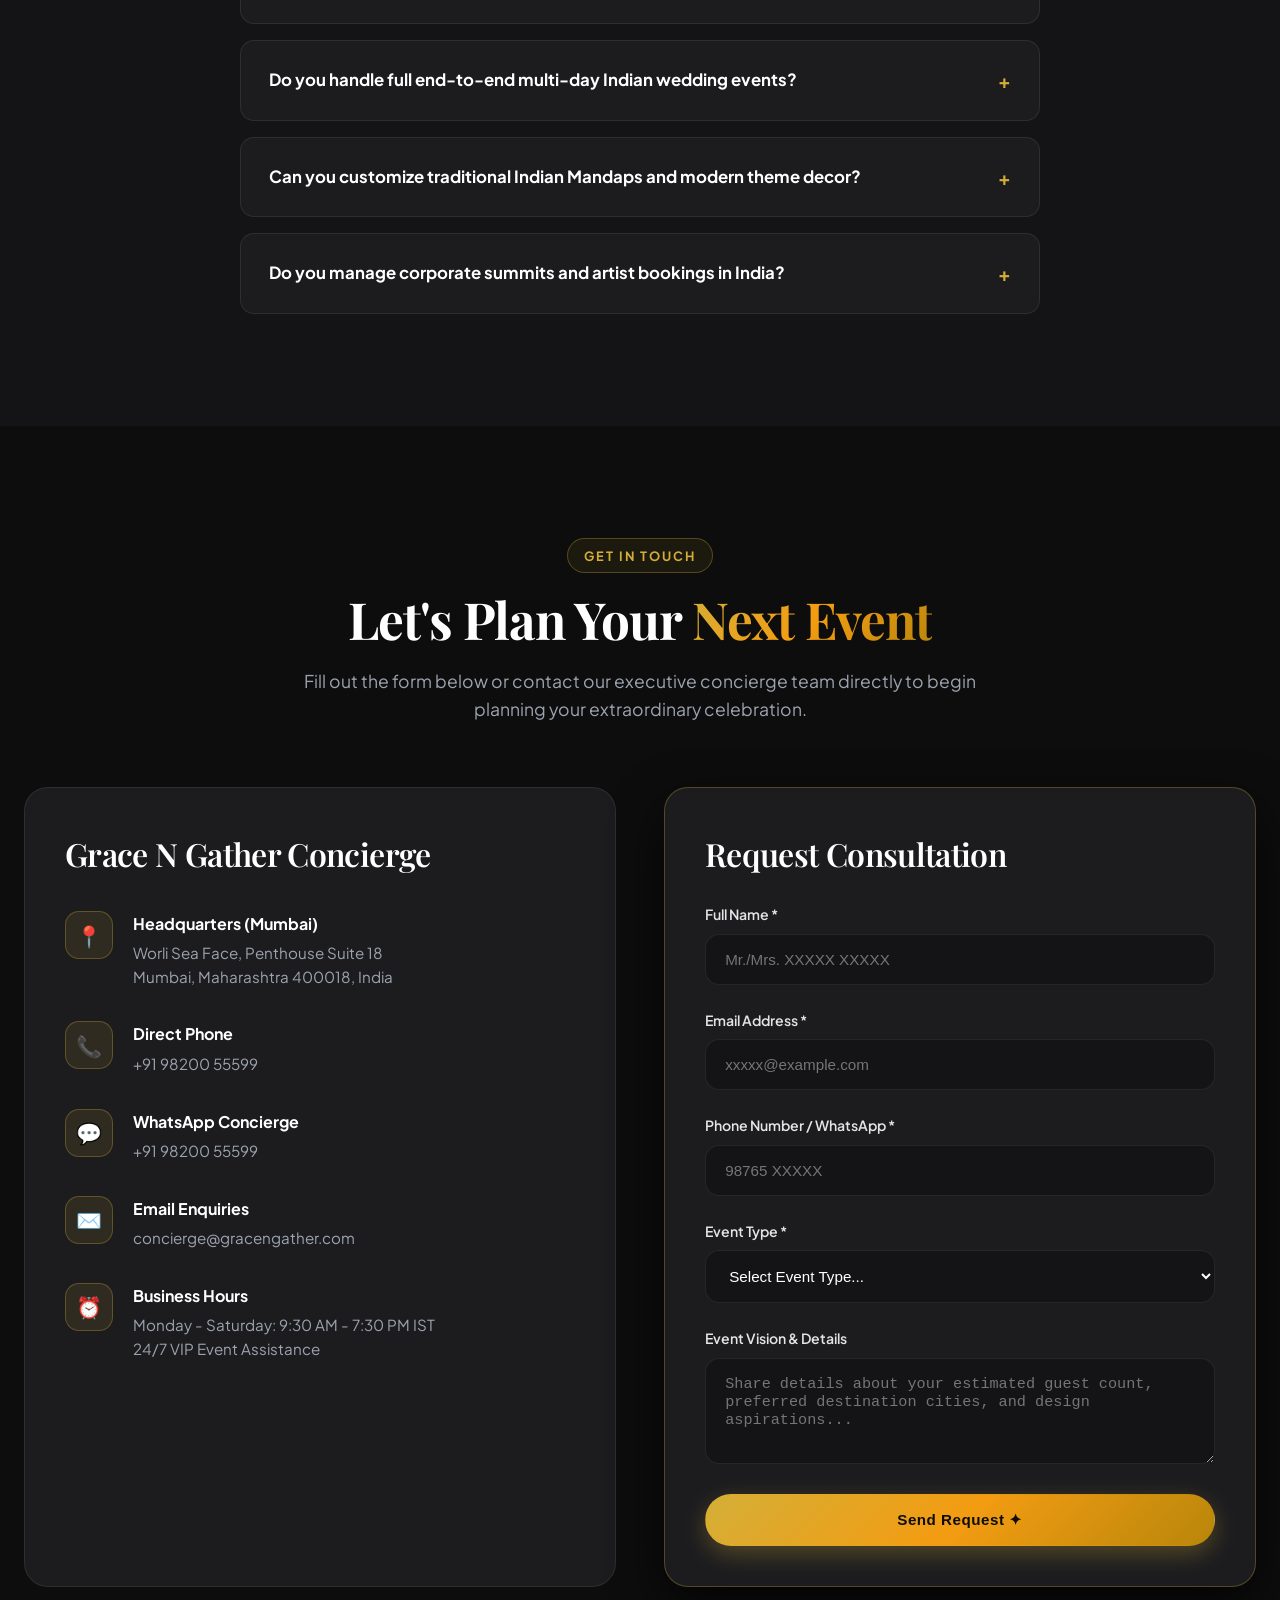
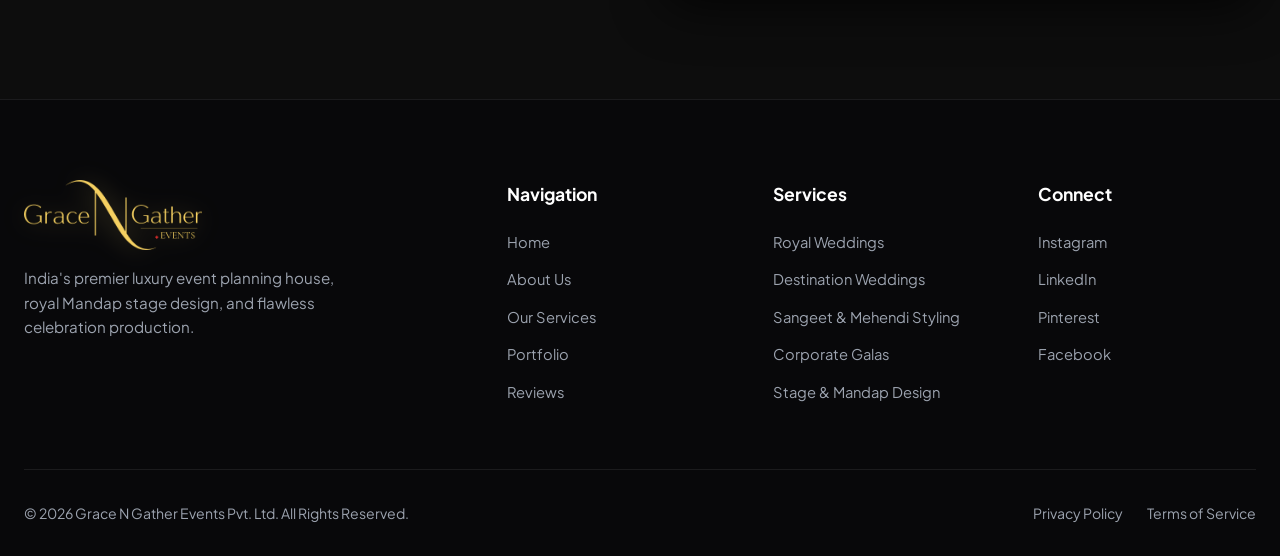
==== commit cd0574fd: "Add Other custom event type option with dynamic input field" ====
--- a/index.html
+++ b/index.html
@@ -508,7 +508,13 @@
                             <option value="Photography & Cinematography">Photography & Cinematography</option>
                             <option value="Sound, LED & Stage Production">Sound, LED & Stage Production</option>
                             <option value="Bespoke Invitation & Gifting Curation">Bespoke Invitation & Gifting Curation</option>
+                            <option value="Other">Other (Specify Below)</option>
                         </select>
+                    </div>
+
+                    <div class="form-group" id="other-event-group" style="display: none;">
+                        <label for="c-other-type">Specify Custom Event Type *</label>
+                        <input type="text" id="c-other-type" class="form-input" placeholder="e.g. Fashion Runway Show, Award Gala...">
                     </div>
 
                     <div class="form-group">
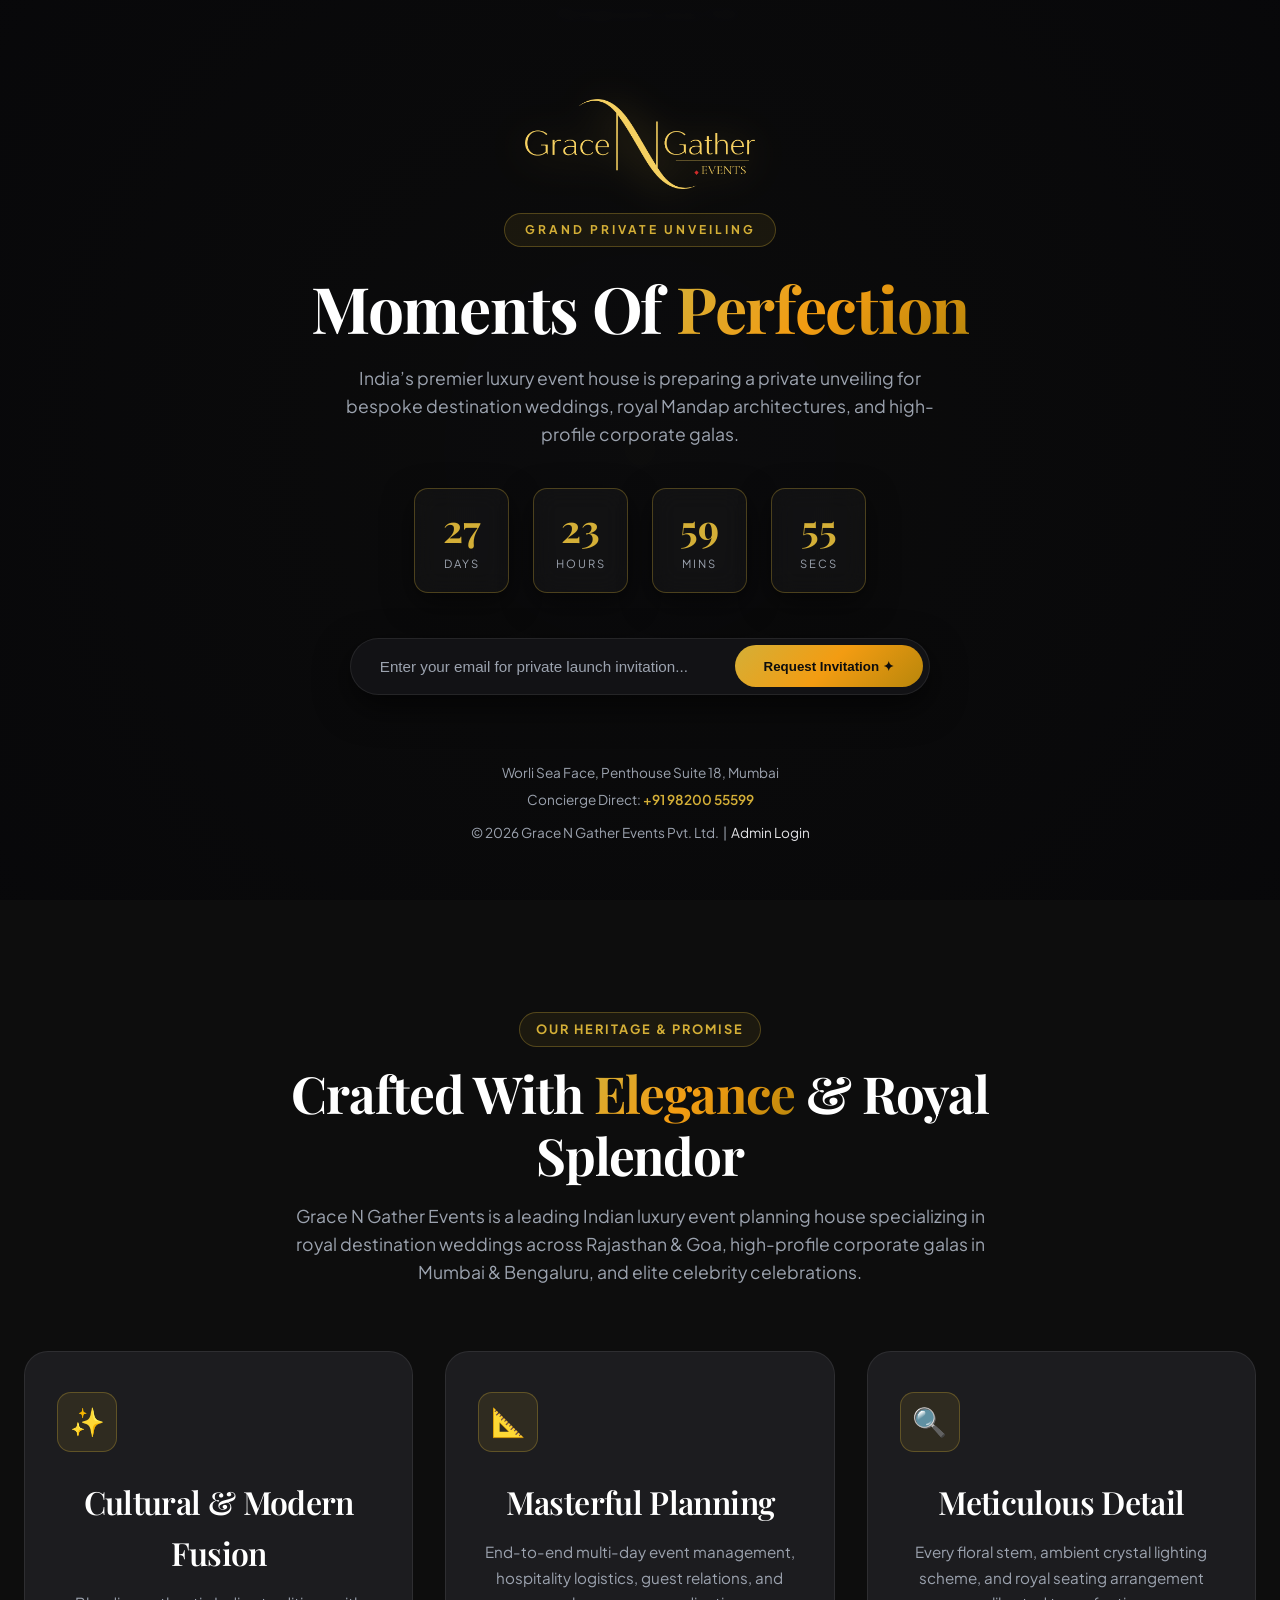
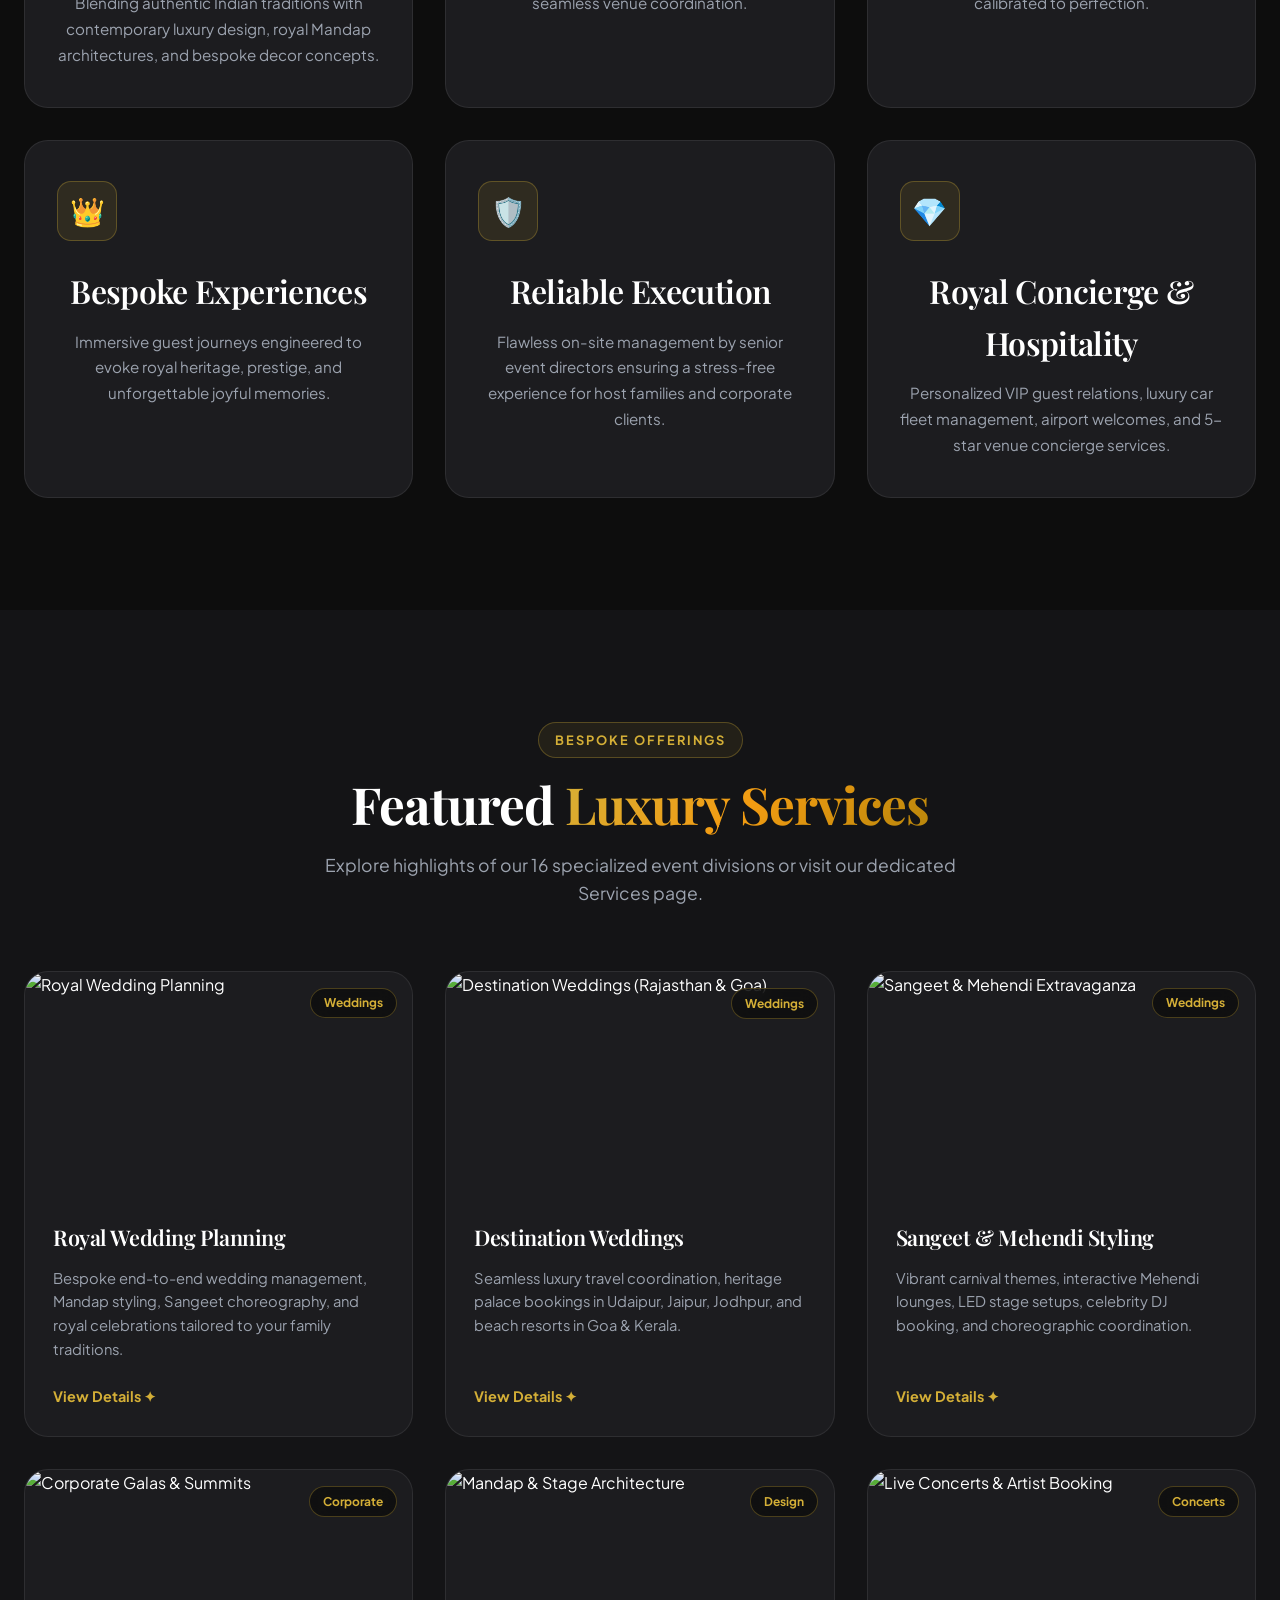
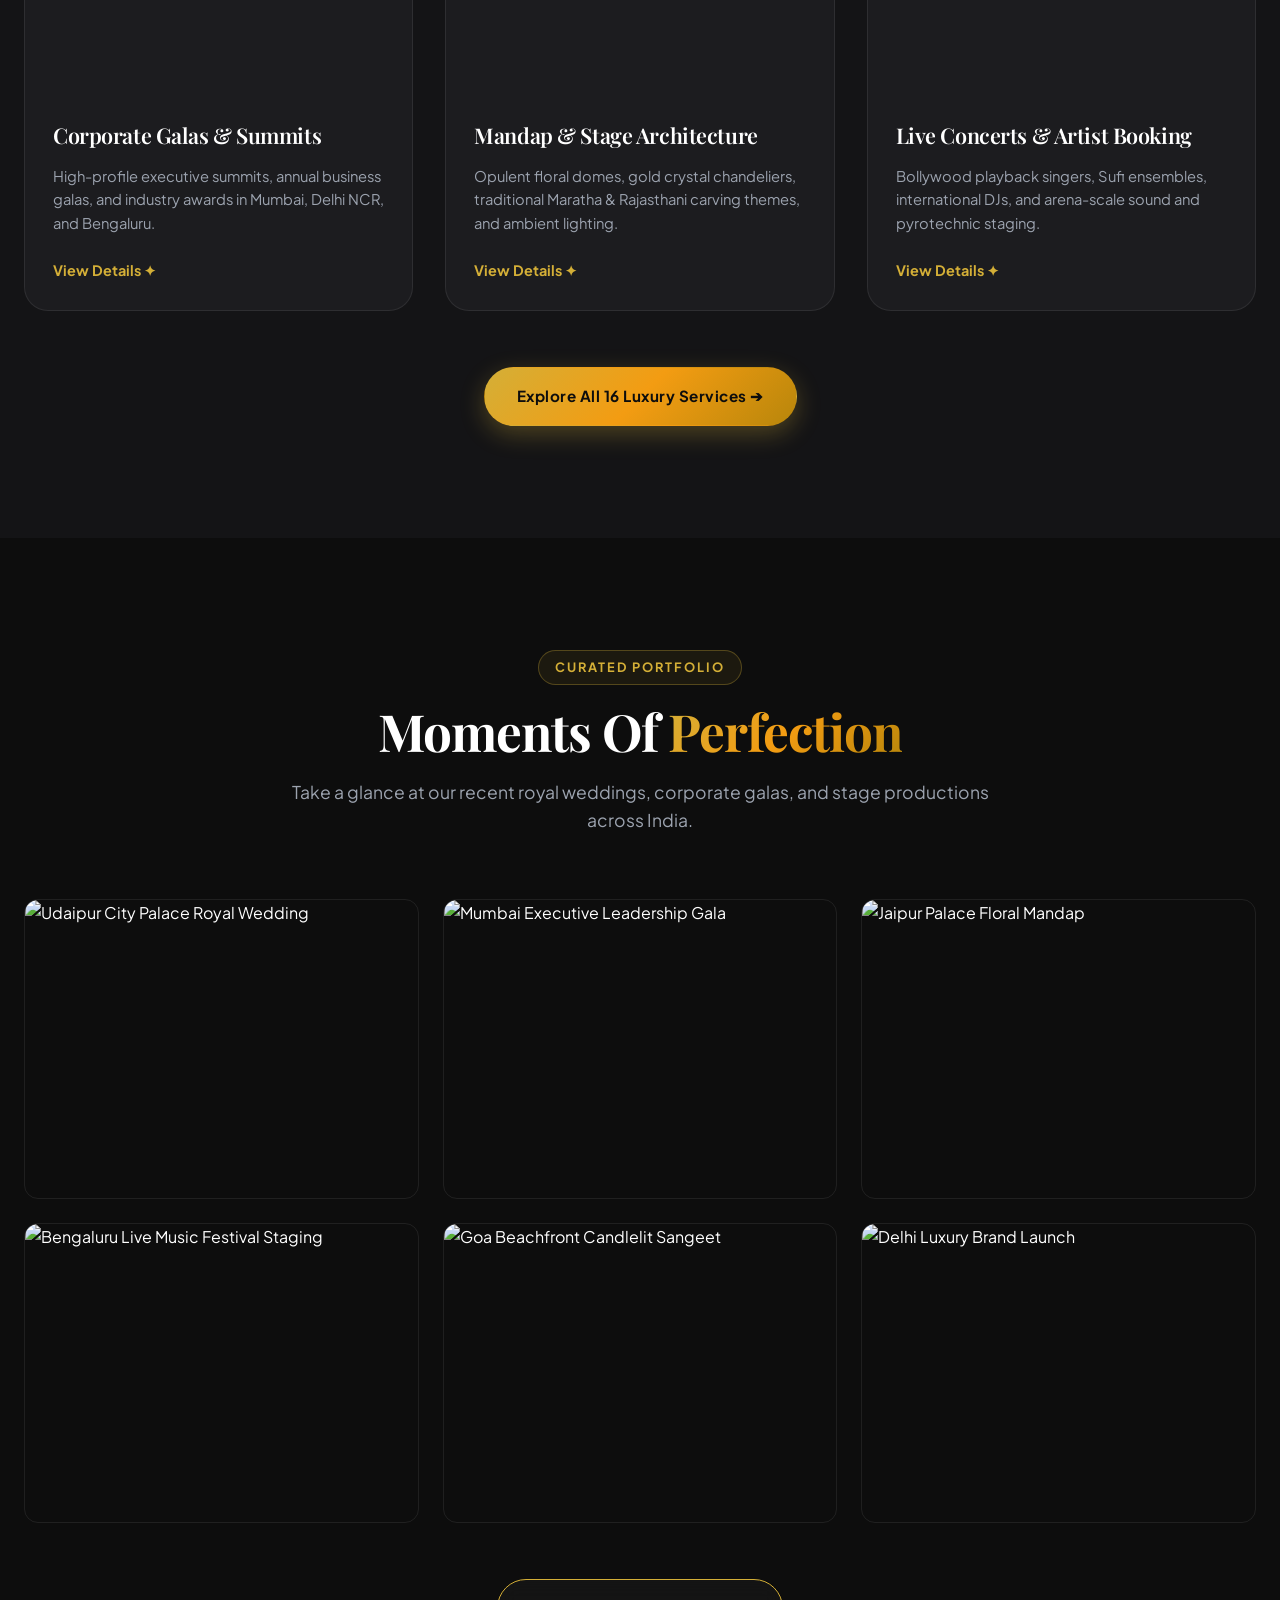
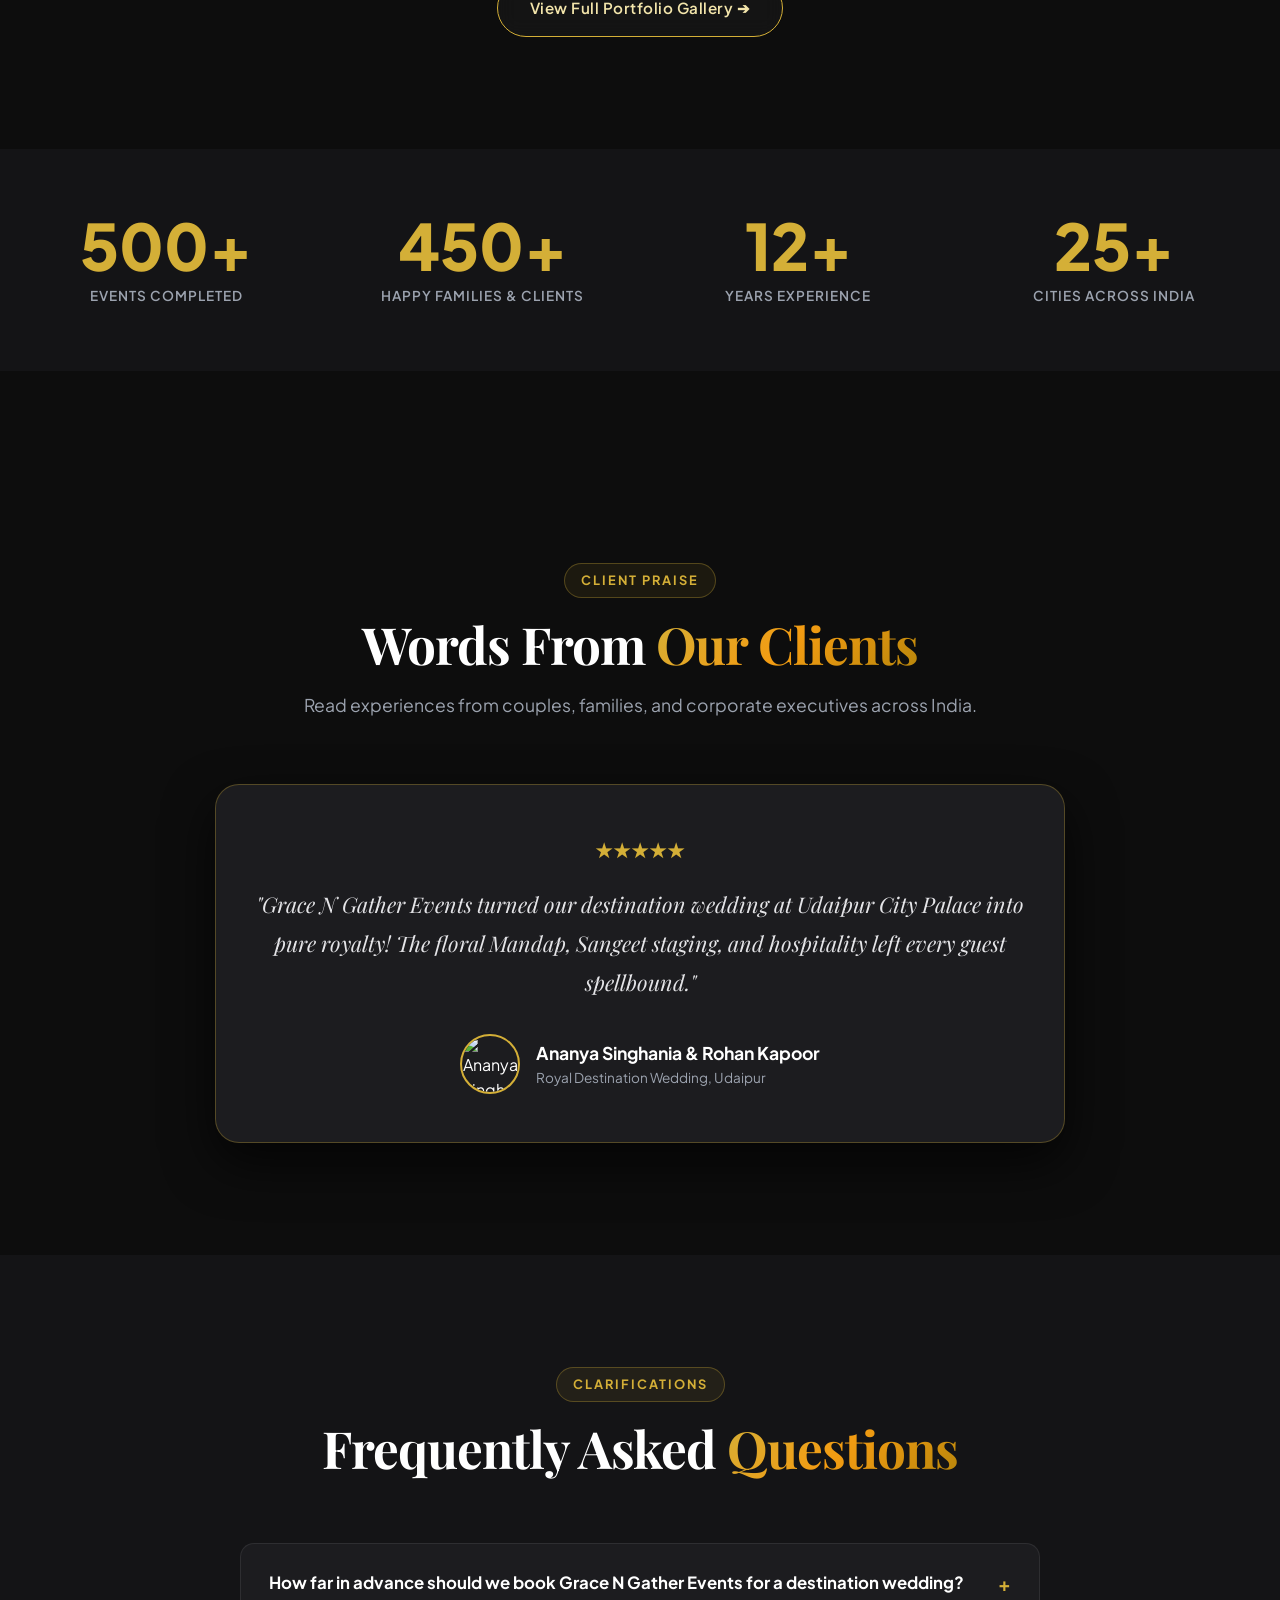
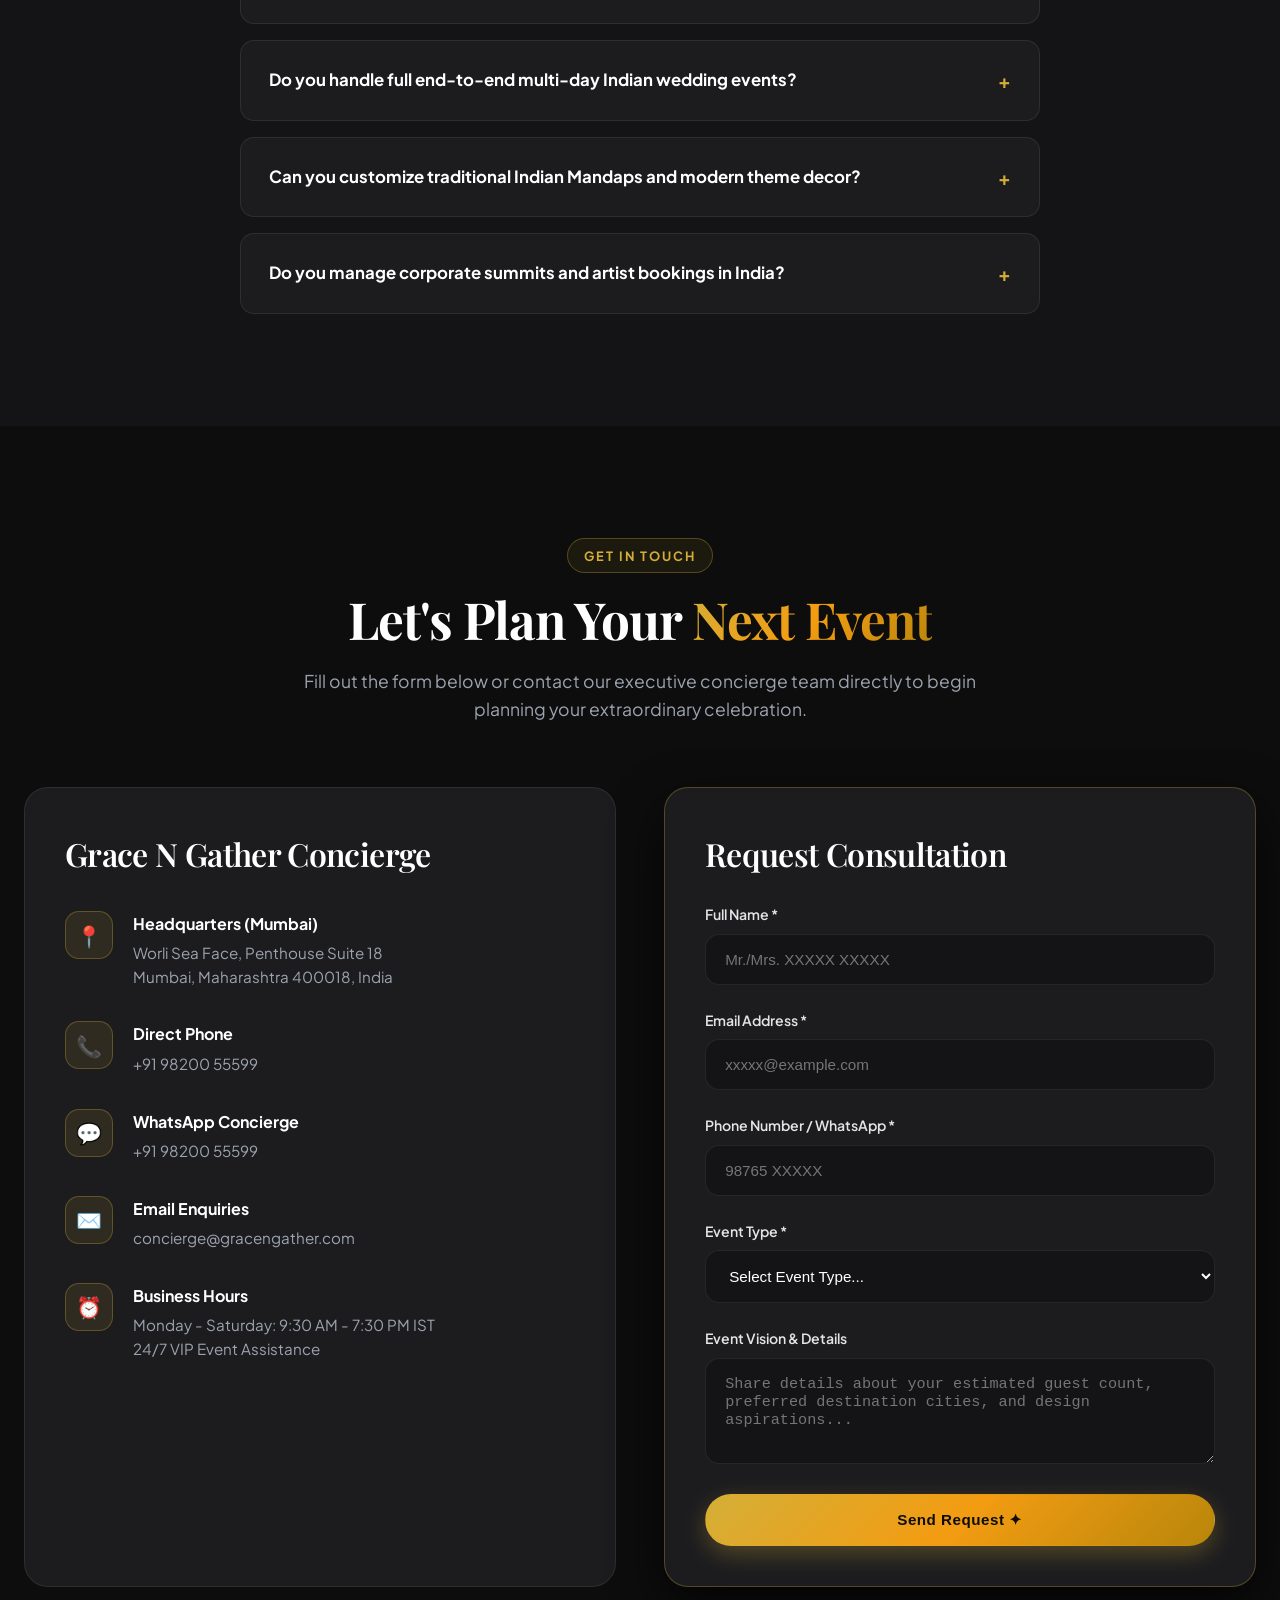
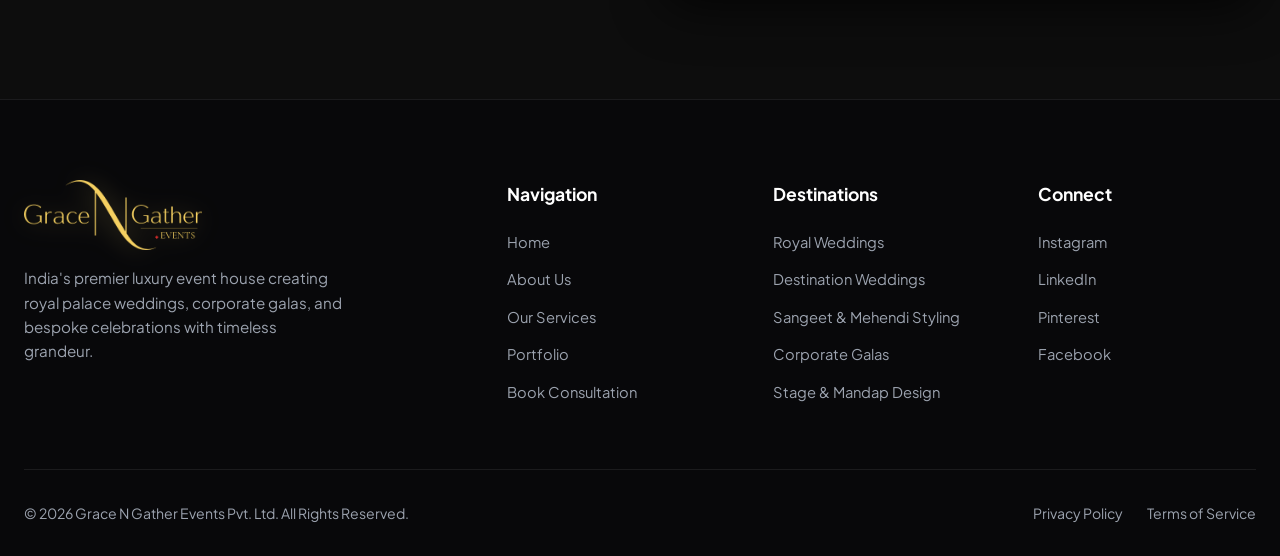
==== commit 030d0992: "Implement clean URL routing structure (/services, /gallery, /login) removing .html" ====
--- a/index.html
+++ b/index.html
@@ -69,7 +69,7 @@
             </div>
             <div class="cs-footer-copy">
                 &copy; 2026 Grace N Gather Events Pvt. Ltd. &nbsp;|&nbsp; 
-                <a href="login.html" class="cs-admin-link">Admin Login</a>
+                <a href="/login" class="cs-admin-link">Admin Login</a>
             </div>
         </div>
     </div>
@@ -82,16 +82,16 @@
     <!-- Sticky Navigation -->
     <header class="navbar" id="navbar">
         <div class="container nav-container">
-            <a href="index.html" class="brand-logo" aria-label="Grace N Gather Events">
+            <a href="/" class="brand-logo" aria-label="Grace N Gather Events">
                 <img src="images/logo.png" alt="Grace N Gather Events Logo" class="brand-logo-img">
             </a>
 
             <nav class="nav-menu">
                 <ul class="nav-links" id="nav-links">
-                    <li><a href="index.html" class="nav-link active">Home</a></li>
+                    <li><a href="/" class="nav-link active">Home</a></li>
                     <li><a href="#about" class="nav-link">About</a></li>
-                    <li><a href="services.html" class="nav-link">Services</a></li>
-                    <li><a href="gallery.html" class="nav-link">Gallery</a></li>
+                    <li><a href="/services" class="nav-link">Services</a></li>
+                    <li><a href="/gallery" class="nav-link">Gallery</a></li>
                     <li><a href="#reviews" class="nav-link">Client Reviews</a></li>
                     <li><a href="#contact" class="nav-link">Contact</a></li>
                 </ul>
@@ -120,7 +120,7 @@
             
             <div class="hero-cta-group">
                 <a href="#contact" class="btn btn-primary">Book Consultation ✦</a>
-                <a href="gallery.html" class="btn btn-outline">Explore Our Work</a>
+                <a href="/gallery" class="btn btn-outline">Explore Our Work</a>
             </div>
         </div>
 
@@ -192,7 +192,7 @@
                     <div class="service-content">
                         <h3 class="service-title">Royal Wedding Planning</h3>
                         <p class="service-desc">Bespoke end-to-end wedding management, Mandap styling, Sangeet choreography, and royal celebrations tailored to your family traditions.</p>
-                        <a href="services.html" class="service-link">View Details ✦</a>
+                        <a href="/services" class="service-link">View Details ✦</a>
                     </div>
                 </div>
 
@@ -204,7 +204,7 @@
                     <div class="service-content">
                         <h3 class="service-title">Destination Weddings</h3>
                         <p class="service-desc">Seamless luxury travel coordination, heritage palace bookings in Udaipur, Jaipur, Jodhpur, and beach resorts in Goa & Kerala.</p>
-                        <a href="services.html" class="service-link">View Details ✦</a>
+                        <a href="/services" class="service-link">View Details ✦</a>
                     </div>
                 </div>
 
@@ -216,7 +216,7 @@
                     <div class="service-content">
                         <h3 class="service-title">Sangeet & Mehendi Styling</h3>
                         <p class="service-desc">Vibrant carnival themes, interactive Mehendi lounges, LED stage setups, celebrity DJ booking, and choreographic coordination.</p>
-                        <a href="services.html" class="service-link">View Details ✦</a>
+                        <a href="/services" class="service-link">View Details ✦</a>
                     </div>
                 </div>
 
@@ -228,7 +228,7 @@
                     <div class="service-content">
                         <h3 class="service-title">Corporate Galas & Summits</h3>
                         <p class="service-desc">High-profile executive summits, annual business galas, and industry awards in Mumbai, Delhi NCR, and Bengaluru.</p>
-                        <a href="services.html" class="service-link">View Details ✦</a>
+                        <a href="/services" class="service-link">View Details ✦</a>
                     </div>
                 </div>
 
@@ -240,7 +240,7 @@
                     <div class="service-content">
                         <h3 class="service-title">Mandap & Stage Architecture</h3>
                         <p class="service-desc">Opulent floral domes, gold crystal chandeliers, traditional Maratha & Rajasthani carving themes, and ambient lighting.</p>
-                        <a href="services.html" class="service-link">View Details ✦</a>
+                        <a href="/services" class="service-link">View Details ✦</a>
                     </div>
                 </div>
 
@@ -252,13 +252,13 @@
                     <div class="service-content">
                         <h3 class="service-title">Live Concerts & Artist Booking</h3>
                         <p class="service-desc">Bollywood playback singers, Sufi ensembles, international DJs, and arena-scale sound and pyrotechnic staging.</p>
-                        <a href="services.html" class="service-link">View Details ✦</a>
+                        <a href="/services" class="service-link">View Details ✦</a>
                     </div>
                 </div>
             </div>
 
             <div class="text-center" style="margin-top: 3.5rem;">
-                <a href="services.html" class="btn btn-primary">Explore All 16 Luxury Services ➔</a>
+                <a href="/services" class="btn btn-primary">Explore All 16 Luxury Services ➔</a>
             </div>
         </div>
     </section>
@@ -323,7 +323,7 @@
             </div>
 
             <div class="text-center" style="margin-top: 3.5rem;">
-                <a href="gallery.html" class="btn btn-outline" style="border-color: var(--accent-gold); color: var(--accent-gold-light);">View Full Portfolio Gallery ➔</a>
+                <a href="/gallery" class="btn btn-outline" style="border-color: var(--accent-gold); color: var(--accent-gold-light);">View Full Portfolio Gallery ➔</a>
             </div>
         </div>
     </section>
@@ -545,31 +545,31 @@
         <div class="container">
             <div class="footer-grid">
                 <div class="footer-brand">
-                    <a href="index.html" class="brand-logo" aria-label="Grace N Gather Events">
+                    <a href="/" class="brand-logo" aria-label="Grace N Gather Events">
                         <img src="images/logo.png" alt="Grace N Gather Events Logo" class="brand-logo-img">
                     </a>
-                    <p>India's premier luxury event planning house, royal Mandap stage design, and flawless celebration production.</p>
+                    <p>India's premier luxury event house creating royal palace weddings, corporate galas, and bespoke celebrations with timeless grandeur.</p>
                 </div>
 
                 <div>
                     <h4 class="footer-title">Navigation</h4>
                     <ul class="footer-links">
-                        <li><a href="index.html">Home</a></li>
+                        <li><a href="/">Home</a></li>
                         <li><a href="#about">About Us</a></li>
-                        <li><a href="services.html">Our Services</a></li>
-                        <li><a href="gallery.html">Portfolio</a></li>
-                        <li><a href="#reviews">Reviews</a></li>
+                        <li><a href="/services">Our Services</a></li>
+                        <li><a href="/gallery">Portfolio</a></li>
+                        <li><a href="#contact">Book Consultation</a></li>
                     </ul>
                 </div>
 
                 <div>
-                    <h4 class="footer-title">Services</h4>
+                    <h4 class="footer-title">Destinations</h4>
                     <ul class="footer-links">
-                        <li><a href="services.html">Royal Weddings</a></li>
-                        <li><a href="services.html">Destination Weddings</a></li>
-                        <li><a href="services.html">Sangeet & Mehendi Styling</a></li>
-                        <li><a href="services.html">Corporate Galas</a></li>
-                        <li><a href="services.html">Stage & Mandap Design</a></li>
+                        <li><a href="/services">Royal Weddings</a></li>
+                        <li><a href="/services">Destination Weddings</a></li>
+                        <li><a href="/services">Sangeet & Mehendi Styling</a></li>
+                        <li><a href="/services">Corporate Galas</a></li>
+                        <li><a href="/services">Stage & Mandap Design</a></li>
                     </ul>
                 </div>
 
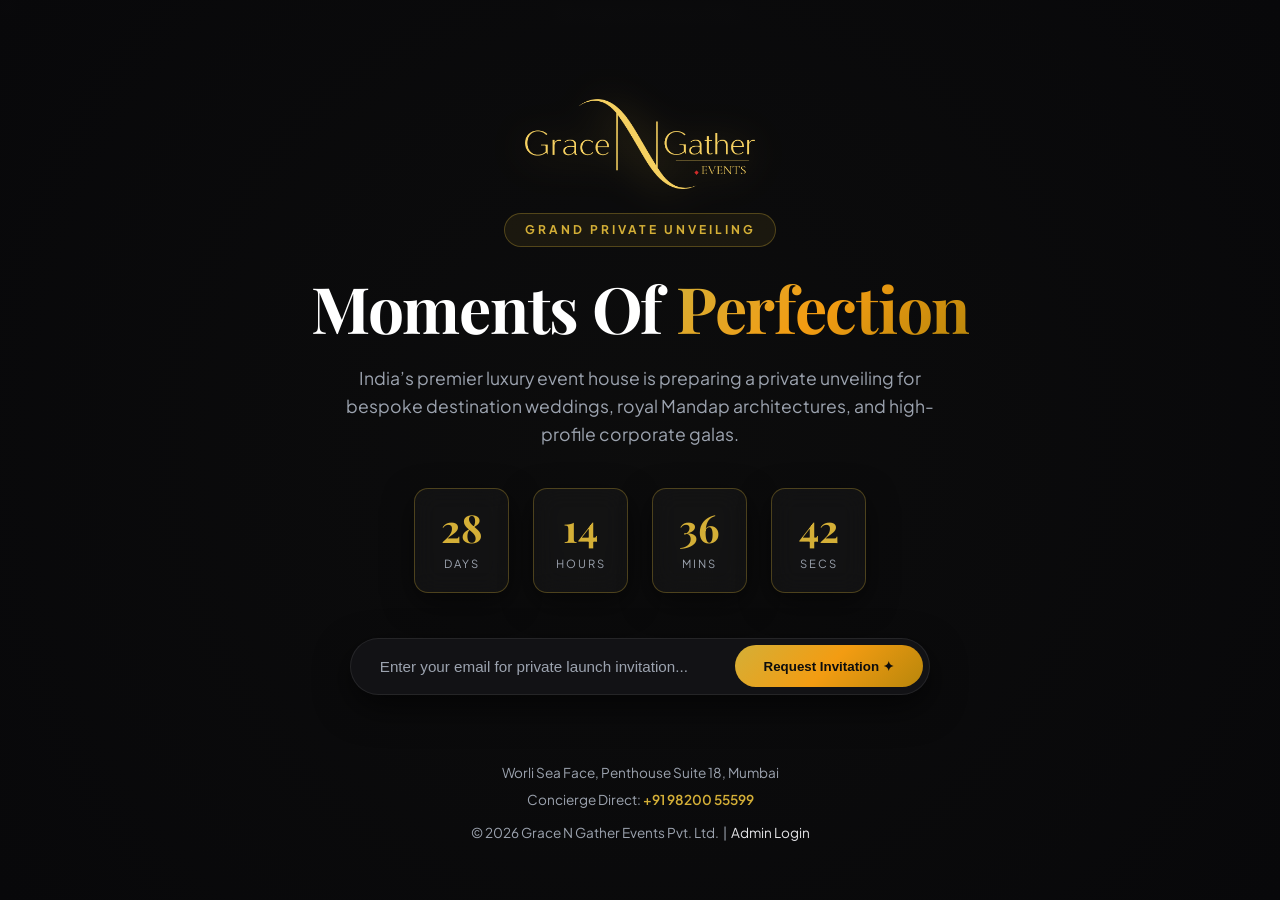
==== commit f7ae3997: "Secure website with bulletproof site-wrapper locking mechanism to prevent DevTools/No-JS bypasses, a" ====
--- a/index.html
+++ b/index.html
@@ -2,6 +2,7 @@
 <html lang="en">
 <head>
     <meta charset="UTF-8">
+    <script>(function(){if(location.pathname.endsWith('.html')){var c=location.pathname.replace(/\.html$/,'').replace(/\/index$/,'');history.replaceState(null,'',c+location.search+location.hash);}})();</script>
     <meta name="viewport" content="width=device-width, initial-scale=1.0">
     <title>Grace N Gather Events | Luxury Indian Weddings & Event Production</title>
     <meta name="description" content="Grace N Gather Events is India's premier luxury event planning agency specializing in royal destination weddings, Sangeet galas, corporate summits, and grand stage production.">
@@ -16,7 +17,7 @@
 <body>
 
     <!-- Launching Soon Teaser Overlay (Public Visitors) -->
-    <div class="coming-soon-overlay" id="coming-soon-overlay" style="display: none;">
+    <div class="coming-soon-overlay" id="coming-soon-overlay">
         <div class="cs-bg-darkener"></div>
         <img src="https://images.unsplash.com/photo-1519167758481-83f550bb49b3?auto=format&fit=crop&w=1920&q=80" alt="Background Luxury Gala" class="coming-soon-bg">
         
@@ -74,8 +75,9 @@
         </div>
     </div>
 
-    <!-- Scroll Progress Indicator -->
-    <div class="scroll-progress-bar" id="scroll-progress"></div>
+    <div class="site-wrapper">
+        <!-- Scroll Progress Indicator -->
+        <div class="scroll-progress-bar" id="scroll-progress"></div>
 
 
 
@@ -593,6 +595,7 @@
             </div>
         </div>
     </footer>
+</div>
 
     <script src="app.js?v=20260721"></script>
 </body>
--- a/styles.css
+++ b/styles.css
@@ -373,6 +373,12 @@
     text-decoration: none;
 }
 
+@media (max-width: 1024px) or (max-height: 800px) {
+    .scroll-indicator {
+        display: none !important;
+    }
+}
+
 .scroll-mouse {
     width: 24px;
     height: 38px;
@@ -711,6 +717,15 @@
     cursor: pointer;
 }
 
+/* Secure Lock System */
+.site-wrapper {
+    display: none !important;
+}
+
+.site-unlocked .site-wrapper {
+    display: block !important;
+}
+
 /* ==========================================================================
    LAUNCHING SOON / UNDER CONSTRUCTION OVERLAY & ELEGANT ADMIN LOGIN
    ========================================================================== */
@@ -723,7 +738,7 @@
     height: 100dvh;
     background: #08080A;
     z-index: 999999;
-    display: flex;
+    display: flex !important; /* Force visible by default */
     flex-direction: column;
     justify-content: space-between;
     align-items: center;
@@ -732,6 +747,10 @@
     overflow-x: hidden;
     -webkit-overflow-scrolling: touch;
     text-align: center;
+}
+
+.site-unlocked .coming-soon-overlay {
+    display: none !important; /* Hide overlay when site is unlocked */
 }
 
 .cs-bg-darkener {
